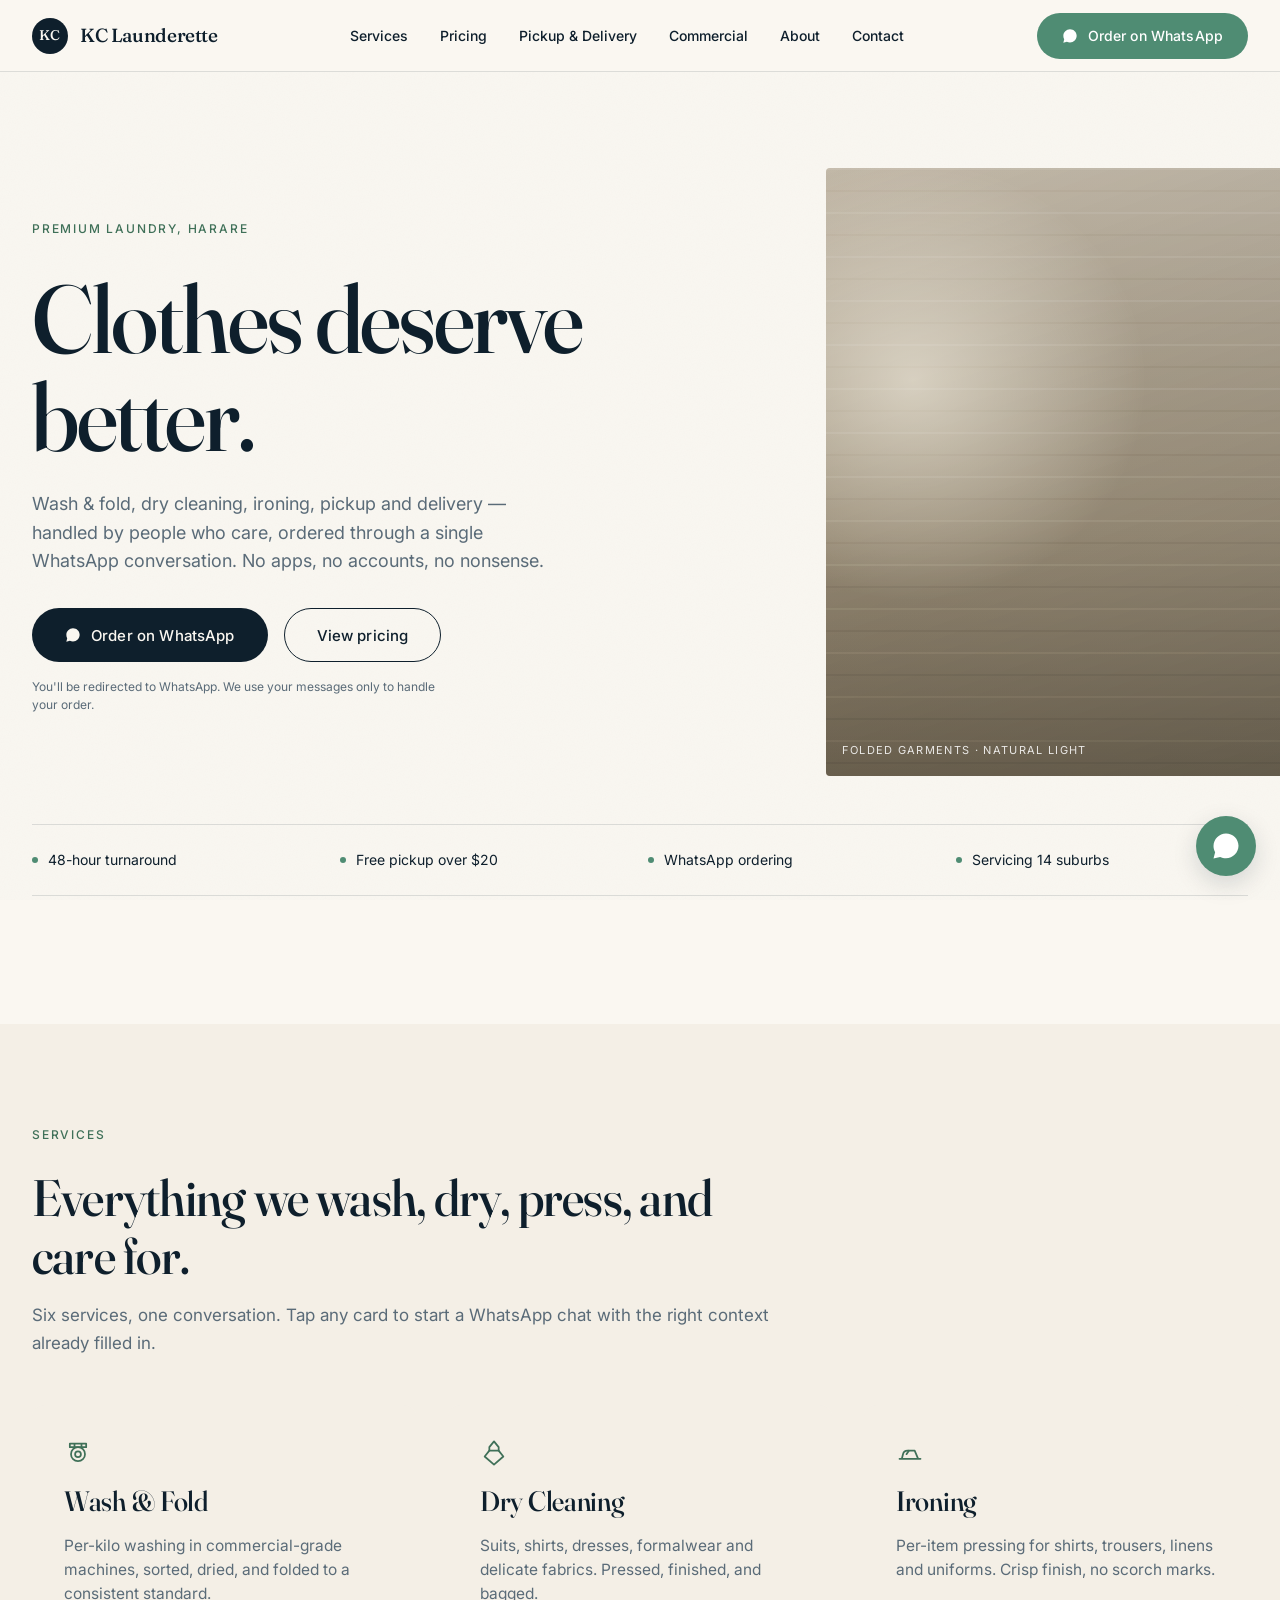
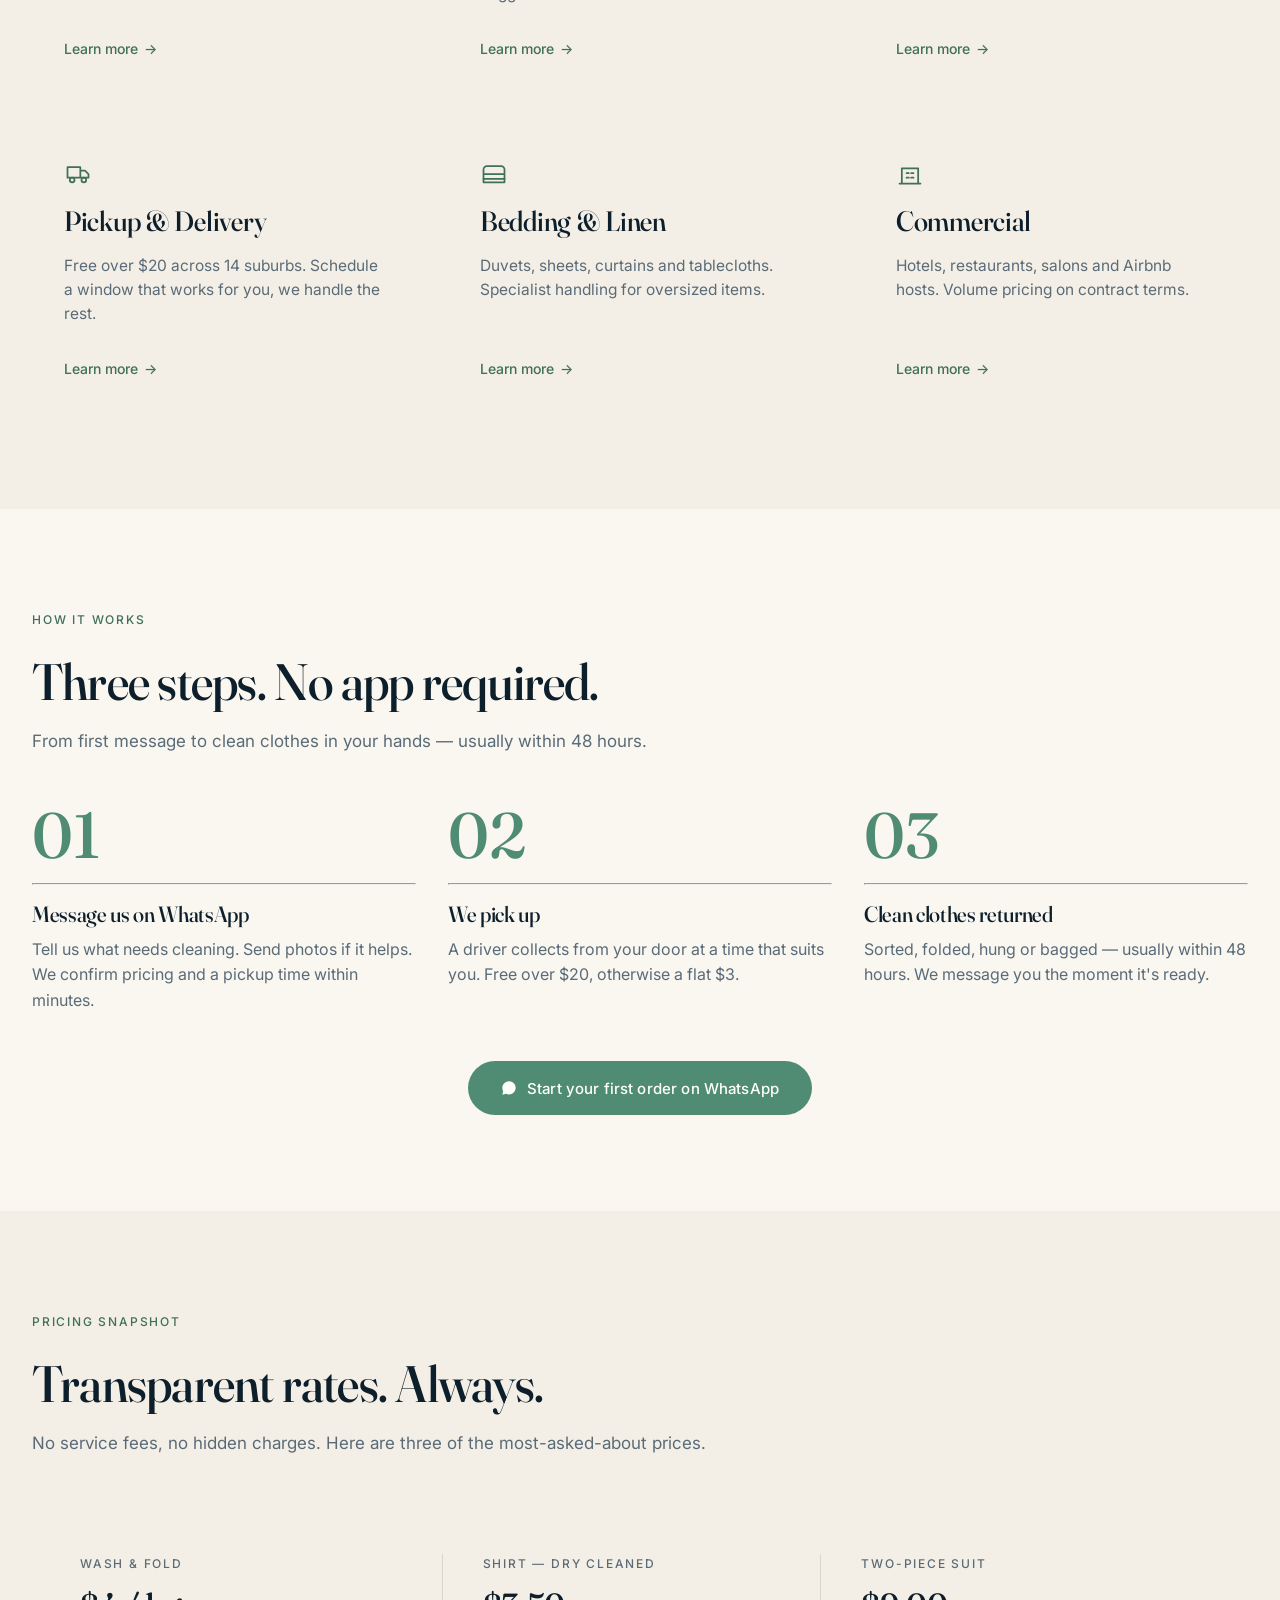
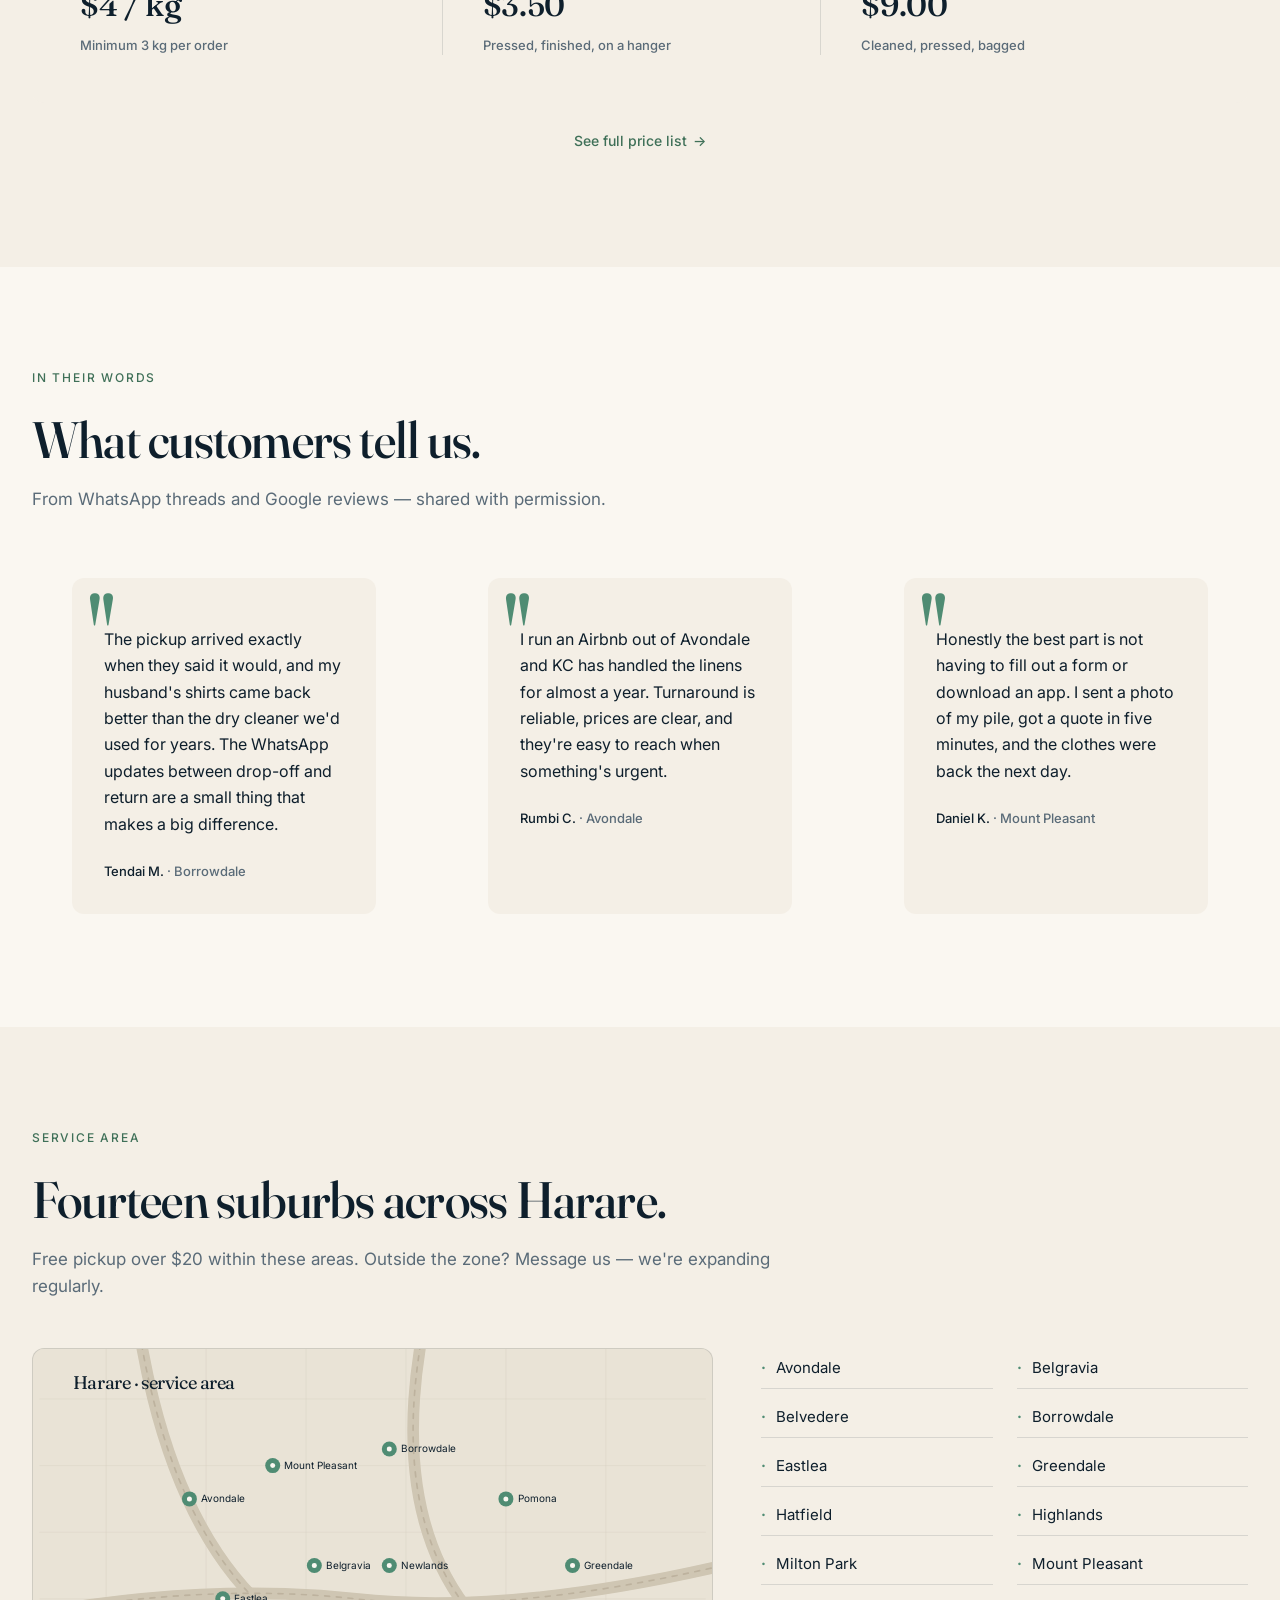
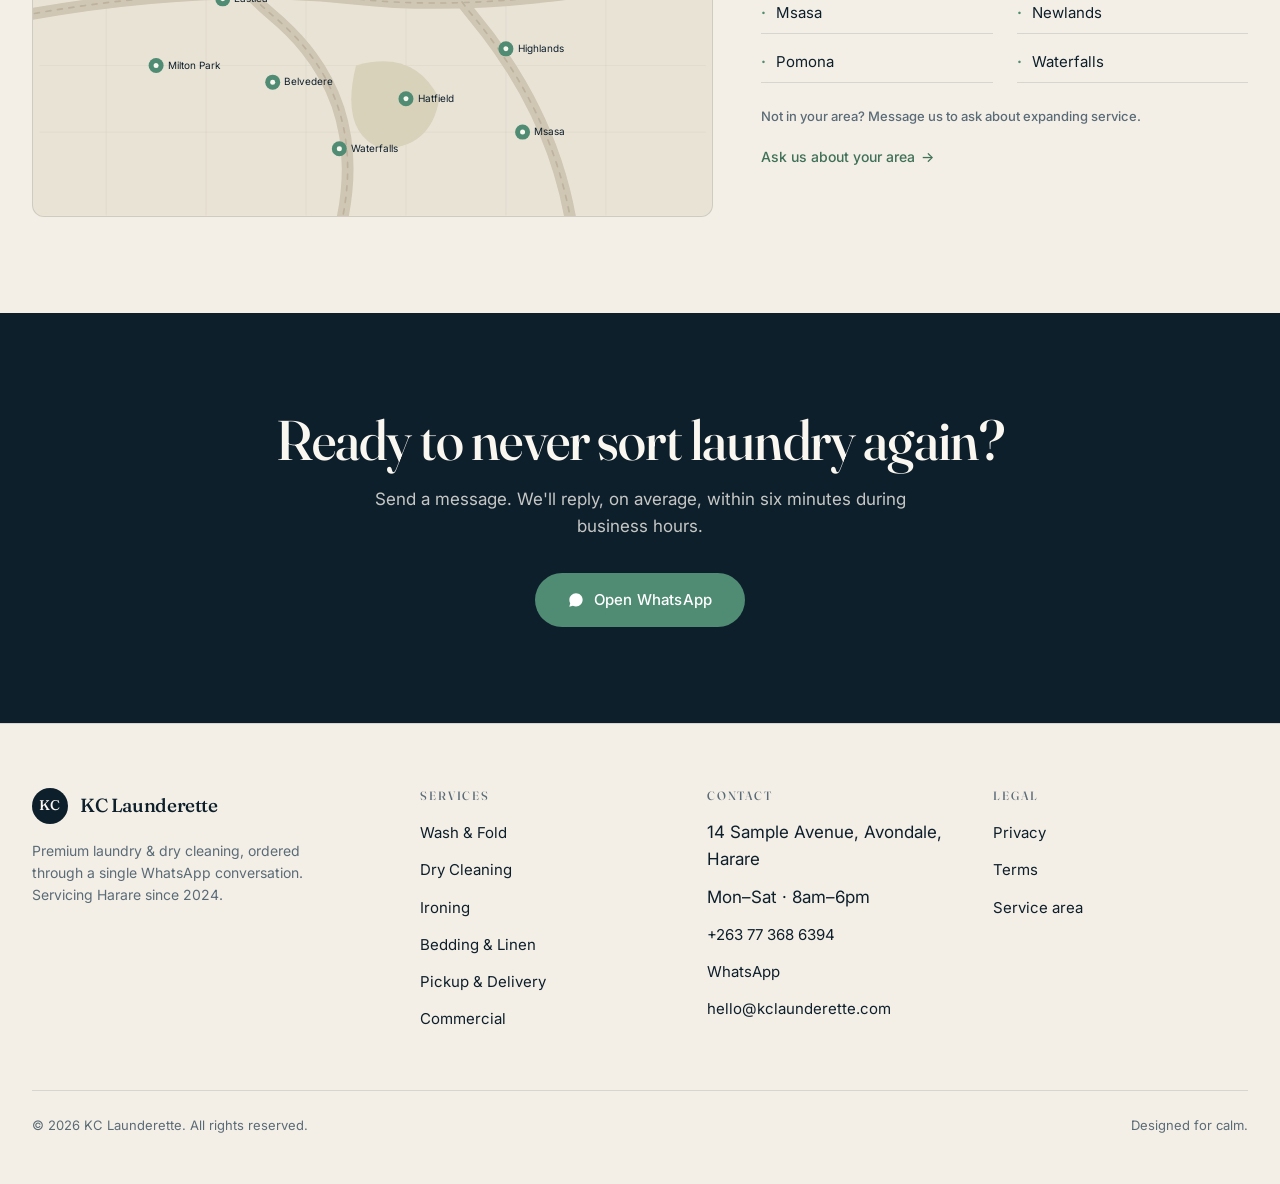
==== index.html @ 192f3614 "Initial site: KC Launderette enterprise website Implements the full design specification (v1.0) — se" ====
<!DOCTYPE html>
<html lang="en">
<head>
  <meta charset="UTF-8" />
  <meta name="viewport" content="width=device-width, initial-scale=1, viewport-fit=cover" />
  <title>KC Launderette — Premium laundry &amp; dry cleaning in Harare</title>
  <meta name="description" content="Wash &amp; fold, dry cleaning, ironing, pickup and delivery — all ordered through WhatsApp. 48-hour standard turnaround across 14 suburbs in Harare." />
  <meta name="theme-color" content="#FAF7F1" />

  <!--
    Replace 263773686394 with the actual WhatsApp Business number
    (international format, no leading +). One global find-and-replace
    across the project will update every CTA on the site.
  -->

  <link rel="preconnect" href="https://fonts.googleapis.com" />
  <link rel="preconnect" href="https://fonts.gstatic.com" crossorigin />
  <link
    rel="stylesheet"
    href="https://fonts.googleapis.com/css2?family=Fraunces:opsz,wght@9..144,400;9..144,500;9..144,600&family=Inter:wght@400;500;600&display=swap"
  />
  <link rel="stylesheet" href="assets/css/styles.css" />

  <!-- Open Graph -->
  <meta property="og:title" content="KC Launderette — Premium laundry, ordered through WhatsApp" />
  <meta property="og:description" content="48-hour standard turnaround. Free pickup over $20. Servicing 14 suburbs across Harare." />
  <meta property="og:type" content="website" />

  <!-- Schema.org LocalBusiness -->
  <script type="application/ld+json">
  {
    "@context": "https://schema.org",
    "@type": "LaundryOrDryCleaner",
    "name": "KC Launderette",
    "description": "Premium laundry and dry cleaning, ordered through WhatsApp.",
    "telephone": "+263 77 368 6394",
    "email": "hello@kclaunderette.com",
    "url": "https://kclaunderette.com",
    "address": {
      "@type": "PostalAddress",
      "addressLocality": "Harare",
      "addressCountry": "ZW"
    },
    "openingHours": "Mo-Sa 08:00-18:00",
    "priceRange": "$$"
  }
  </script>
</head>
<body>

<a class="skip-link" href="#main">Skip to content</a>

<!-- =====================================================================
     Navigation
     ===================================================================== -->
<header class="nav">
  <div class="container nav__inner">
    <a href="index.html" class="brand" aria-label="KC Launderette home">
      <span class="brand__monogram">KC</span>
      <span class="brand__wordmark">KC Launderette</span>
    </a>

    <nav aria-label="Primary">
      <ul class="nav__links">
        <li><a href="services.html">Services</a></li>
        <li><a href="pricing.html">Pricing</a></li>
        <li><a href="pickup-delivery.html">Pickup &amp; Delivery</a></li>
        <li><a href="commercial.html">Commercial</a></li>
        <li><a href="about.html">About</a></li>
        <li><a href="contact.html">Contact</a></li>
      </ul>
    </nav>

    <div class="nav__right">
      <a
        class="btn btn--primary btn--whatsapp nav__cta"
        href="https://wa.me/263773686394?text=Hi%20KC%20Launderette%2C%20I%27d%20like%20to%20place%20an%20order."
        data-source="nav"
        data-label="Order on WhatsApp"
        target="_blank"
        rel="noopener"
      >
        <svg class="icon-whatsapp" viewBox="0 0 24 24" fill="currentColor" aria-hidden="true"><path d="M17.5 14.4c-.3-.1-1.7-.8-2-.9-.3-.1-.5-.2-.7.2-.2.3-.7.9-.9 1.1-.2.2-.3.2-.6.1-.3-.1-1.2-.4-2.3-1.4-.9-.8-1.4-1.7-1.6-2-.2-.3 0-.5.1-.6.1-.1.3-.4.4-.5.1-.2.2-.3.3-.5.1-.2 0-.4 0-.5l-.7-1.8c-.2-.5-.4-.4-.6-.4h-.5c-.2 0-.5.1-.7.4-.3.3-1 1-1 2.4s1 2.8 1.2 3c.1.2 2 3.1 4.9 4.4.7.3 1.2.5 1.6.6.7.2 1.3.2 1.8.1.5-.1 1.7-.7 1.9-1.4.2-.7.2-1.2.2-1.4-.1-.1-.3-.2-.6-.3zM12 2C6.5 2 2 6.5 2 12c0 1.8.5 3.4 1.3 4.9L2 22l5.3-1.3c1.4.7 3 1.1 4.7 1.1 5.5 0 10-4.5 10-10S17.5 2 12 2z"/></svg>
        Order on WhatsApp
      </a>

      <a
        class="nav__mobile-cta"
        href="https://wa.me/263773686394?text=Hi%20KC%20Launderette%2C%20I%27d%20like%20to%20place%20an%20order."
        data-source="nav-mobile"
        data-label="WhatsApp"
        target="_blank"
        rel="noopener"
        aria-label="Order on WhatsApp"
      >
        <svg viewBox="0 0 24 24" width="22" height="22" fill="currentColor" aria-hidden="true"><path d="M17.5 14.4c-.3-.1-1.7-.8-2-.9-.3-.1-.5-.2-.7.2-.2.3-.7.9-.9 1.1-.2.2-.3.2-.6.1-.3-.1-1.2-.4-2.3-1.4-.9-.8-1.4-1.7-1.6-2-.2-.3 0-.5.1-.6.1-.1.3-.4.4-.5.1-.2.2-.3.3-.5.1-.2 0-.4 0-.5l-.7-1.8c-.2-.5-.4-.4-.6-.4h-.5c-.2 0-.5.1-.7.4-.3.3-1 1-1 2.4s1 2.8 1.2 3c.1.2 2 3.1 4.9 4.4.7.3 1.2.5 1.6.6.7.2 1.3.2 1.8.1.5-.1 1.7-.7 1.9-1.4.2-.7.2-1.2.2-1.4-.1-.1-.3-.2-.6-.3zM12 2C6.5 2 2 6.5 2 12c0 1.8.5 3.4 1.3 4.9L2 22l5.3-1.3c1.4.7 3 1.1 4.7 1.1 5.5 0 10-4.5 10-10S17.5 2 12 2z"/></svg>
      </a>

      <button class="nav__hamburger" aria-label="Open menu" aria-expanded="false" data-menu-open>
        <svg viewBox="0 0 24 24" fill="none" stroke="currentColor" stroke-width="1.5" stroke-linecap="round"><path d="M4 7h16M4 12h16M4 17h16"/></svg>
      </button>
    </div>
  </div>
</header>

<!-- Mobile menu overlay -->
<div class="menu" data-menu role="dialog" aria-label="Site navigation">
  <div class="menu__top">
    <a href="index.html" class="brand">
      <span class="brand__monogram">KC</span>
      <span class="brand__wordmark">KC Launderette</span>
    </a>
    <button class="nav__hamburger" aria-label="Close menu" data-menu-close>
      <svg viewBox="0 0 24 24" fill="none" stroke="currentColor" stroke-width="1.5" stroke-linecap="round"><path d="M6 6l12 12M18 6L6 18"/></svg>
    </button>
  </div>
  <ul class="menu__list">
    <li><a href="services.html">Services</a></li>
    <li><a href="pricing.html">Pricing</a></li>
    <li><a href="pickup-delivery.html">Pickup &amp; Delivery</a></li>
    <li><a href="commercial.html">Commercial</a></li>
    <li><a href="about.html">About</a></li>
    <li><a href="contact.html">Contact</a></li>
  </ul>
  <div class="menu__footer">
    <a
      class="btn btn--primary btn--whatsapp btn--full btn--lg"
      href="https://wa.me/263773686394?text=Hi%20KC%20Launderette%2C%20I%27d%20like%20to%20place%20an%20order."
      data-source="menu"
      data-label="Order on WhatsApp"
      target="_blank"
      rel="noopener"
    >
      <svg class="icon-whatsapp" viewBox="0 0 24 24" fill="currentColor" aria-hidden="true"><path d="M17.5 14.4c-.3-.1-1.7-.8-2-.9-.3-.1-.5-.2-.7.2-.2.3-.7.9-.9 1.1-.2.2-.3.2-.6.1-.3-.1-1.2-.4-2.3-1.4-.9-.8-1.4-1.7-1.6-2-.2-.3 0-.5.1-.6.1-.1.3-.4.4-.5.1-.2.2-.3.3-.5.1-.2 0-.4 0-.5l-.7-1.8c-.2-.5-.4-.4-.6-.4h-.5c-.2 0-.5.1-.7.4-.3.3-1 1-1 2.4s1 2.8 1.2 3c.1.2 2 3.1 4.9 4.4.7.3 1.2.5 1.6.6.7.2 1.3.2 1.8.1.5-.1 1.7-.7 1.9-1.4.2-.7.2-1.2.2-1.4-.1-.1-.3-.2-.6-.3zM12 2C6.5 2 2 6.5 2 12c0 1.8.5 3.4 1.3 4.9L2 22l5.3-1.3c1.4.7 3 1.1 4.7 1.1 5.5 0 10-4.5 10-10S17.5 2 12 2z"/></svg>
      Order on WhatsApp
    </a>
  </div>
</div>

<main id="main">

<!-- =====================================================================
     1. Hero
     ===================================================================== -->
<section class="hero">
  <div class="container">
    <div class="hero__grid">
      <div class="hero__copy">
        <span class="eyebrow">Premium laundry, Harare</span>
        <h1 class="hero__headline">Clothes deserve better.</h1>
        <p class="hero__sub">
          Wash &amp; fold, dry cleaning, ironing, pickup and delivery —
          handled by people who care, ordered through a single WhatsApp
          conversation. No apps, no accounts, no nonsense.
        </p>
        <div class="hero__buttons">
          <a
            class="btn btn--navy btn--whatsapp btn--lg"
            href="https://wa.me/263773686394?text=Hi%20KC%20Launderette%2C%20I%27d%20like%20to%20place%20an%20order.%20Could%20you%20tell%20me%20more%20about%20how%20it%20works%3F"
            data-source="home-hero"
            data-label="Order on WhatsApp"
            target="_blank"
            rel="noopener"
          >
            <svg class="icon-whatsapp" viewBox="0 0 24 24" fill="currentColor" aria-hidden="true"><path d="M17.5 14.4c-.3-.1-1.7-.8-2-.9-.3-.1-.5-.2-.7.2-.2.3-.7.9-.9 1.1-.2.2-.3.2-.6.1-.3-.1-1.2-.4-2.3-1.4-.9-.8-1.4-1.7-1.6-2-.2-.3 0-.5.1-.6.1-.1.3-.4.4-.5.1-.2.2-.3.3-.5.1-.2 0-.4 0-.5l-.7-1.8c-.2-.5-.4-.4-.6-.4h-.5c-.2 0-.5.1-.7.4-.3.3-1 1-1 2.4s1 2.8 1.2 3c.1.2 2 3.1 4.9 4.4.7.3 1.2.5 1.6.6.7.2 1.3.2 1.8.1.5-.1 1.7-.7 1.9-1.4.2-.7.2-1.2.2-1.4-.1-.1-.3-.2-.6-.3zM12 2C6.5 2 2 6.5 2 12c0 1.8.5 3.4 1.3 4.9L2 22l5.3-1.3c1.4.7 3 1.1 4.7 1.1 5.5 0 10-4.5 10-10S17.5 2 12 2z"/></svg>
            Order on WhatsApp
          </a>
          <a class="btn btn--secondary btn--lg" href="pricing.html">View pricing</a>
        </div>
        <p class="privacy-note">
          You'll be redirected to WhatsApp. We use your messages only to handle your order.
        </p>
      </div>

      <div class="hero__art" aria-hidden="true">
        <div class="photo-placeholder">
          <span class="photo-placeholder--label">Folded garments · natural light</span>
        </div>
      </div>
    </div>

    <!-- Trust strip -->
    <div class="trust-strip">
      <div class="trust-strip__row">
        <div class="trust-strip__item"><span class="trust-strip__dot"></span>48-hour turnaround</div>
        <div class="trust-strip__item"><span class="trust-strip__dot"></span>Free pickup over $20</div>
        <div class="trust-strip__item"><span class="trust-strip__dot"></span>WhatsApp ordering</div>
        <div class="trust-strip__item"><span class="trust-strip__dot"></span>Servicing 14 suburbs</div>
      </div>
    </div>
  </div>
</section>

<!-- =====================================================================
     2. Services Overview
     ===================================================================== -->
<section class="section section--cream-deep" id="services">
  <div class="container">
    <header class="section-head">
      <span class="eyebrow">Services</span>
      <h2>Everything we wash, dry, press, and care for.</h2>
      <p>Six services, one conversation. Tap any card to start a WhatsApp chat with the right context already filled in.</p>
    </header>

    <div class="grid grid--3">

      <a class="card" href="services.html#wash-fold" aria-label="Wash and fold">
        <span class="card__icon" aria-hidden="true">
          <svg viewBox="0 0 24 24" fill="none" stroke="currentColor" stroke-width="1.5" stroke-linecap="round" stroke-linejoin="round"><circle cx="12" cy="13" r="6"/><path d="M5 4h14v3H5zM9 4v3M15 4v3"/><circle cx="12" cy="13" r="2.5"/></svg>
        </span>
        <h3 class="card__title">Wash &amp; Fold</h3>
        <p class="card__desc">Per-kilo washing in commercial-grade machines, sorted, dried, and folded to a consistent standard.</p>
        <span class="card__link link-mint">Learn more</span>
      </a>

      <a class="card" href="services.html#dry-cleaning" aria-label="Dry cleaning">
        <span class="card__icon" aria-hidden="true">
          <svg viewBox="0 0 24 24" fill="none" stroke="currentColor" stroke-width="1.5" stroke-linecap="round" stroke-linejoin="round"><path d="M12 2L8 7v3l-4 5 8 7 8-7-4-5V7z"/><path d="M8 10h8"/></svg>
        </span>
        <h3 class="card__title">Dry Cleaning</h3>
        <p class="card__desc">Suits, shirts, dresses, formalwear and delicate fabrics. Pressed, finished, and bagged.</p>
        <span class="card__link link-mint">Learn more</span>
      </a>

      <a class="card" href="services.html#ironing" aria-label="Ironing">
        <span class="card__icon" aria-hidden="true">
          <svg viewBox="0 0 24 24" fill="none" stroke="currentColor" stroke-width="1.5" stroke-linecap="round" stroke-linejoin="round"><path d="M3 17h18M5 17l1-4a4 4 0 0 1 4-3h6l3 7"/><path d="M9 13l2-3"/></svg>
        </span>
        <h3 class="card__title">Ironing</h3>
        <p class="card__desc">Per-item pressing for shirts, trousers, linens and uniforms. Crisp finish, no scorch marks.</p>
        <span class="card__link link-mint">Learn more</span>
      </a>

      <a class="card" href="pickup-delivery.html" aria-label="Pickup and delivery">
        <span class="card__icon" aria-hidden="true">
          <svg viewBox="0 0 24 24" fill="none" stroke="currentColor" stroke-width="1.5" stroke-linecap="round" stroke-linejoin="round"><path d="M3 7h11v9H3zM14 10h4l3 3v3h-7"/><circle cx="7" cy="18" r="2"/><circle cx="17" cy="18" r="2"/></svg>
        </span>
        <h3 class="card__title">Pickup &amp; Delivery</h3>
        <p class="card__desc">Free over $20 across 14 suburbs. Schedule a window that works for you, we handle the rest.</p>
        <span class="card__link link-mint">Learn more</span>
      </a>

      <a class="card" href="services.html#bedding" aria-label="Bedding and linen">
        <span class="card__icon" aria-hidden="true">
          <svg viewBox="0 0 24 24" fill="none" stroke="currentColor" stroke-width="1.5" stroke-linecap="round" stroke-linejoin="round"><path d="M3 17V9a3 3 0 0 1 3-3h12a3 3 0 0 1 3 3v8M3 13h18"/><path d="M3 17h18v3H3z"/></svg>
        </span>
        <h3 class="card__title">Bedding &amp; Linen</h3>
        <p class="card__desc">Duvets, sheets, curtains and tablecloths. Specialist handling for oversized items.</p>
        <span class="card__link link-mint">Learn more</span>
      </a>

      <a class="card" href="commercial.html" aria-label="Commercial accounts">
        <span class="card__icon" aria-hidden="true">
          <svg viewBox="0 0 24 24" fill="none" stroke="currentColor" stroke-width="1.5" stroke-linecap="round" stroke-linejoin="round"><path d="M3 21h18M5 21V8h14v13M9 12h2M13 12h2M9 16h2M13 16h2"/></svg>
        </span>
        <h3 class="card__title">Commercial</h3>
        <p class="card__desc">Hotels, restaurants, salons and Airbnb hosts. Volume pricing on contract terms.</p>
        <span class="card__link link-mint">Learn more</span>
      </a>

    </div>
  </div>
</section>

<!-- =====================================================================
     3. How It Works
     ===================================================================== -->
<section class="section">
  <div class="container">
    <header class="section-head">
      <span class="eyebrow">How it works</span>
      <h2>Three steps. No app required.</h2>
      <p>From first message to clean clothes in your hands — usually within 48 hours.</p>
    </header>

    <ol class="steps" style="list-style:none; padding:0; margin:0;">
      <li>
        <p class="step__num">01</p>
        <hr class="step__rule" />
        <h3 class="step__title">Message us on WhatsApp</h3>
        <p class="step__body">Tell us what needs cleaning. Send photos if it helps. We confirm pricing and a pickup time within minutes.</p>
      </li>
      <li>
        <p class="step__num">02</p>
        <hr class="step__rule" />
        <h3 class="step__title">We pick up</h3>
        <p class="step__body">A driver collects from your door at a time that suits you. Free over $20, otherwise a flat $3.</p>
      </li>
      <li>
        <p class="step__num">03</p>
        <hr class="step__rule" />
        <h3 class="step__title">Clean clothes returned</h3>
        <p class="step__body">Sorted, folded, hung or bagged — usually within 48 hours. We message you the moment it's ready.</p>
      </li>
    </ol>

    <div style="text-align:center; margin-top: var(--space-6);">
      <a
        class="btn btn--primary btn--whatsapp btn--lg"
        href="https://wa.me/263773686394?text=Hi%20KC%20Launderette%2C%20I%27d%20like%20to%20place%20my%20first%20order.%20Could%20you%20walk%20me%20through%20how%20it%20works%3F"
        data-source="home-how-it-works"
        data-label="Start your first order"
        target="_blank"
        rel="noopener"
      >
        <svg class="icon-whatsapp" viewBox="0 0 24 24" fill="currentColor" aria-hidden="true"><path d="M17.5 14.4c-.3-.1-1.7-.8-2-.9-.3-.1-.5-.2-.7.2-.2.3-.7.9-.9 1.1-.2.2-.3.2-.6.1-.3-.1-1.2-.4-2.3-1.4-.9-.8-1.4-1.7-1.6-2-.2-.3 0-.5.1-.6.1-.1.3-.4.4-.5.1-.2.2-.3.3-.5.1-.2 0-.4 0-.5l-.7-1.8c-.2-.5-.4-.4-.6-.4h-.5c-.2 0-.5.1-.7.4-.3.3-1 1-1 2.4s1 2.8 1.2 3c.1.2 2 3.1 4.9 4.4.7.3 1.2.5 1.6.6.7.2 1.3.2 1.8.1.5-.1 1.7-.7 1.9-1.4.2-.7.2-1.2.2-1.4-.1-.1-.3-.2-.6-.3zM12 2C6.5 2 2 6.5 2 12c0 1.8.5 3.4 1.3 4.9L2 22l5.3-1.3c1.4.7 3 1.1 4.7 1.1 5.5 0 10-4.5 10-10S17.5 2 12 2z"/></svg>
        Start your first order on WhatsApp
      </a>
    </div>
  </div>
</section>

<!-- =====================================================================
     4. Pricing Preview
     ===================================================================== -->
<section class="section section--cream-deep">
  <div class="container">
    <header class="section-head">
      <span class="eyebrow">Pricing snapshot</span>
      <h2>Transparent rates. Always.</h2>
      <p>No service fees, no hidden charges. Here are three of the most-asked-about prices.</p>
    </header>

    <div class="snapshot">
      <div class="snapshot__item">
        <span class="snapshot__label">Wash &amp; Fold</span>
        <span class="snapshot__price">$4 / kg</span>
        <span class="caption">Minimum 3 kg per order</span>
      </div>
      <div class="snapshot__item">
        <span class="snapshot__label">Shirt — dry cleaned</span>
        <span class="snapshot__price">$3.50</span>
        <span class="caption">Pressed, finished, on a hanger</span>
      </div>
      <div class="snapshot__item">
        <span class="snapshot__label">Two-piece suit</span>
        <span class="snapshot__price">$9.00</span>
        <span class="caption">Cleaned, pressed, bagged</span>
      </div>
    </div>

    <p style="margin-top: var(--space-3); text-align:center;">
      <a class="link-mint" href="pricing.html">See full price list</a>
    </p>
  </div>
</section>

<!-- =====================================================================
     5. Testimonials
     ===================================================================== -->
<section class="section">
  <div class="container">
    <header class="section-head">
      <span class="eyebrow">In their words</span>
      <h2>What customers tell us.</h2>
      <p>From WhatsApp threads and Google reviews — shared with permission.</p>
    </header>

    <div class="grid grid--3">
      <figure class="testimonial">
        <span class="testimonial__quote-mark" aria-hidden="true">"</span>
        <blockquote class="testimonial__body">
          The pickup arrived exactly when they said it would, and my husband's shirts came back better than the dry cleaner we'd used for years. The WhatsApp updates between drop-off and return are a small thing that makes a big difference.
        </blockquote>
        <figcaption class="testimonial__attribution">
          <strong>Tendai M.</strong> · Borrowdale
        </figcaption>
      </figure>

      <figure class="testimonial">
        <span class="testimonial__quote-mark" aria-hidden="true">"</span>
        <blockquote class="testimonial__body">
          I run an Airbnb out of Avondale and KC has handled the linens for almost a year. Turnaround is reliable, prices are clear, and they're easy to reach when something's urgent.
        </blockquote>
        <figcaption class="testimonial__attribution">
          <strong>Rumbi C.</strong> · Avondale
        </figcaption>
      </figure>

      <figure class="testimonial">
        <span class="testimonial__quote-mark" aria-hidden="true">"</span>
        <blockquote class="testimonial__body">
          Honestly the best part is not having to fill out a form or download an app. I sent a photo of my pile, got a quote in five minutes, and the clothes were back the next day.
        </blockquote>
        <figcaption class="testimonial__attribution">
          <strong>Daniel K.</strong> · Mount Pleasant
        </figcaption>
      </figure>
    </div>
  </div>
</section>

<!-- =====================================================================
     6. Service Area Map
     ===================================================================== -->
<section class="section section--cream-deep">
  <div class="container">
    <header class="section-head">
      <span class="eyebrow">Service area</span>
      <h2>Fourteen suburbs across Harare.</h2>
      <p>Free pickup over $20 within these areas. Outside the zone? Message us — we're expanding regularly.</p>
    </header>

    <div class="map-wrap">
      <div class="map" role="img" aria-label="Stylised map of KC Launderette service area in Harare with mint pins on serviced suburbs">
        <svg viewBox="0 0 800 560" xmlns="http://www.w3.org/2000/svg">
          <!-- Base land -->
          <rect width="800" height="560" fill="#e9e3d6"/>

          <!-- Subtle grid -->
          <g stroke="#d6cfc0" stroke-width="0.5" fill="none">
            <path d="M0 60 H800 M0 140 H800 M0 220 H800 M0 300 H800 M0 380 H800 M0 460 H800"/>
            <path d="M80 0 V560 M200 0 V560 M320 0 V560 M440 0 V560 M560 0 V560 M680 0 V560"/>
          </g>

          <!-- Roads / arterials -->
          <g stroke="#cfc6b3" stroke-width="14" fill="none" stroke-linecap="round">
            <path d="M-20 320 Q200 280 380 300 T 820 260"/>
            <path d="M120 -20 Q160 220 280 320 T 360 580"/>
            <path d="M460 -20 Q420 200 520 320 T 640 580"/>
          </g>
          <g stroke="#bdb29e" stroke-width="2" fill="none" stroke-dasharray="6 8" stroke-linecap="round">
            <path d="M-20 320 Q200 280 380 300 T 820 260"/>
            <path d="M120 -20 Q160 220 280 320 T 360 580"/>
            <path d="M460 -20 Q420 200 520 320 T 640 580"/>
          </g>

          <!-- Park / green -->
          <path d="M380 380 Q450 360 480 420 Q470 480 410 480 Q360 460 380 380Z" fill="#d8d2bb"/>

          <!-- Suburb pins -->
          <g font-family="Inter, sans-serif" font-size="12" fill="#0E1F2C">
            <!-- Pin generator -->
            <g transform="translate(180,180)"><circle r="9" fill="#4F8C73"/><circle r="3" fill="#FAF7F1"/><text x="14" y="4">Avondale</text></g>
            <g transform="translate(280,140)"><circle r="9" fill="#4F8C73"/><circle r="3" fill="#FAF7F1"/><text x="14" y="4">Mount Pleasant</text></g>
            <g transform="translate(420,120)"><circle r="9" fill="#4F8C73"/><circle r="3" fill="#FAF7F1"/><text x="14" y="4">Borrowdale</text></g>
            <g transform="translate(560,180)"><circle r="9" fill="#4F8C73"/><circle r="3" fill="#FAF7F1"/><text x="14" y="4">Pomona</text></g>
            <g transform="translate(640,260)"><circle r="9" fill="#4F8C73"/><circle r="3" fill="#FAF7F1"/><text x="14" y="4">Greendale</text></g>
            <g transform="translate(560,360)"><circle r="9" fill="#4F8C73"/><circle r="3" fill="#FAF7F1"/><text x="14" y="4">Highlands</text></g>
            <g transform="translate(420,260)"><circle r="9" fill="#4F8C73"/><circle r="3" fill="#FAF7F1"/><text x="14" y="4">Newlands</text></g>
            <g transform="translate(330,260)"><circle r="9" fill="#4F8C73"/><circle r="3" fill="#FAF7F1"/><text x="14" y="4">Belgravia</text></g>
            <g transform="translate(220,300)"><circle r="9" fill="#4F8C73"/><circle r="3" fill="#FAF7F1"/><text x="14" y="4">Eastlea</text></g>
            <g transform="translate(140,380)"><circle r="9" fill="#4F8C73"/><circle r="3" fill="#FAF7F1"/><text x="14" y="4">Milton Park</text></g>
            <g transform="translate(280,400)"><circle r="9" fill="#4F8C73"/><circle r="3" fill="#FAF7F1"/><text x="14" y="4">Belvedere</text></g>
            <g transform="translate(440,420)"><circle r="9" fill="#4F8C73"/><circle r="3" fill="#FAF7F1"/><text x="14" y="4">Hatfield</text></g>
            <g transform="translate(580,460)"><circle r="9" fill="#4F8C73"/><circle r="3" fill="#FAF7F1"/><text x="14" y="4">Msasa</text></g>
            <g transform="translate(360,480)"><circle r="9" fill="#4F8C73"/><circle r="3" fill="#FAF7F1"/><text x="14" y="4">Waterfalls</text></g>
          </g>

          <!-- City label -->
          <text x="40" y="48" font-family="Fraunces, serif" font-size="22" fill="#0E1F2C" letter-spacing="-0.5">Harare · service area</text>
        </svg>
      </div>

      <div>
        <ul class="suburbs">
          <li>Avondale</li>
          <li>Belgravia</li>
          <li>Belvedere</li>
          <li>Borrowdale</li>
          <li>Eastlea</li>
          <li>Greendale</li>
          <li>Hatfield</li>
          <li>Highlands</li>
          <li>Milton Park</li>
          <li>Mount Pleasant</li>
          <li>Msasa</li>
          <li>Newlands</li>
          <li>Pomona</li>
          <li>Waterfalls</li>
        </ul>
        <p class="caption" style="margin-top: var(--space-3);">Not in your area? Message us to ask about expanding service.</p>
        <p style="margin-top: var(--space-2);">
          <a
            class="link-mint"
            href="https://wa.me/263773686394?text=Hi%20KC%20Launderette%2C%20my%20suburb%20isn%27t%20on%20your%20list%20yet.%20My%20suburb%20is%20__________%20%E2%80%94%20could%20you%20let%20me%20know%20if%20you%20can%20service%20it%3F"
            data-source="home-map"
            data-label="Ask about expanding service"
            target="_blank"
            rel="noopener"
          >Ask us about your area</a>
        </p>
      </div>
    </div>
  </div>
</section>

<!-- =====================================================================
     7. Final Conversion Block
     ===================================================================== -->
<section class="conversion">
  <div class="container">
    <h2>Ready to never sort laundry again?</h2>
    <p>Send a message. We'll reply, on average, within six minutes during business hours.</p>
    <a
      class="btn btn--primary btn--whatsapp btn--lg"
      href="https://wa.me/263773686394?text=Hi%20KC%20Launderette%2C%20I%27d%20like%20to%20place%20an%20order."
      data-source="home-conversion"
      data-label="Open WhatsApp"
      target="_blank"
      rel="noopener"
    >
      <svg class="icon-whatsapp" viewBox="0 0 24 24" fill="currentColor" aria-hidden="true"><path d="M17.5 14.4c-.3-.1-1.7-.8-2-.9-.3-.1-.5-.2-.7.2-.2.3-.7.9-.9 1.1-.2.2-.3.2-.6.1-.3-.1-1.2-.4-2.3-1.4-.9-.8-1.4-1.7-1.6-2-.2-.3 0-.5.1-.6.1-.1.3-.4.4-.5.1-.2.2-.3.3-.5.1-.2 0-.4 0-.5l-.7-1.8c-.2-.5-.4-.4-.6-.4h-.5c-.2 0-.5.1-.7.4-.3.3-1 1-1 2.4s1 2.8 1.2 3c.1.2 2 3.1 4.9 4.4.7.3 1.2.5 1.6.6.7.2 1.3.2 1.8.1.5-.1 1.7-.7 1.9-1.4.2-.7.2-1.2.2-1.4-.1-.1-.3-.2-.6-.3zM12 2C6.5 2 2 6.5 2 12c0 1.8.5 3.4 1.3 4.9L2 22l5.3-1.3c1.4.7 3 1.1 4.7 1.1 5.5 0 10-4.5 10-10S17.5 2 12 2z"/></svg>
      Open WhatsApp
    </a>
  </div>
</section>

</main>

<!-- =====================================================================
     Footer
     ===================================================================== -->
<footer class="footer">
  <div class="container">
    <div class="footer__grid">
      <div>
        <a href="index.html" class="brand">
          <span class="brand__monogram">KC</span>
          <span class="brand__wordmark">KC Launderette</span>
        </a>
        <p class="footer__tagline">Premium laundry &amp; dry cleaning, ordered through a single WhatsApp conversation. Servicing Harare since 2024.</p>
      </div>

      <div>
        <h4 class="footer__title">Services</h4>
        <ul class="footer__list">
          <li><a href="services.html#wash-fold">Wash &amp; Fold</a></li>
          <li><a href="services.html#dry-cleaning">Dry Cleaning</a></li>
          <li><a href="services.html#ironing">Ironing</a></li>
          <li><a href="services.html#bedding">Bedding &amp; Linen</a></li>
          <li><a href="pickup-delivery.html">Pickup &amp; Delivery</a></li>
          <li><a href="commercial.html">Commercial</a></li>
        </ul>
      </div>

      <div>
        <h4 class="footer__title">Contact</h4>
        <ul class="footer__list">
          <li>14 Sample Avenue, Avondale, Harare</li>
          <li>Mon–Sat · 8am–6pm</li>
          <li><a href="tel:+263773686394">+263 77 368 6394</a></li>
          <li><a href="https://wa.me/263773686394" target="_blank" rel="noopener" data-source="footer" data-label="WhatsApp">WhatsApp</a></li>
          <li><a href="mailto:hello@kclaunderette.com">hello@kclaunderette.com</a></li>
        </ul>
      </div>

      <div>
        <h4 class="footer__title">Legal</h4>
        <ul class="footer__list">
          <li><a href="#">Privacy</a></li>
          <li><a href="#">Terms</a></li>
          <li><a href="#">Service area</a></li>
        </ul>
      </div>
    </div>

    <div class="footer__bottom">
      <span>© <span data-year>2026</span> KC Launderette. All rights reserved.</span>
      <span>Designed for calm.</span>
    </div>
  </div>
</footer>

<!-- =====================================================================
     Floating WhatsApp button
     ===================================================================== -->
<a
  class="whatsapp-fab"
  href="https://wa.me/263773686394?text=Hi%20KC%20Launderette%2C%20I%27d%20like%20to%20chat."
  data-source="fab"
  data-label="Float WhatsApp"
  target="_blank"
  rel="noopener"
  aria-label="Chat with us on WhatsApp"
>
  <span class="whatsapp-fab__tooltip">Chat with us — usually replying in 6 minutes</span>
  <svg viewBox="0 0 24 24" fill="currentColor" aria-hidden="true"><path d="M17.5 14.4c-.3-.1-1.7-.8-2-.9-.3-.1-.5-.2-.7.2-.2.3-.7.9-.9 1.1-.2.2-.3.2-.6.1-.3-.1-1.2-.4-2.3-1.4-.9-.8-1.4-1.7-1.6-2-.2-.3 0-.5.1-.6.1-.1.3-.4.4-.5.1-.2.2-.3.3-.5.1-.2 0-.4 0-.5l-.7-1.8c-.2-.5-.4-.4-.6-.4h-.5c-.2 0-.5.1-.7.4-.3.3-1 1-1 2.4s1 2.8 1.2 3c.1.2 2 3.1 4.9 4.4.7.3 1.2.5 1.6.6.7.2 1.3.2 1.8.1.5-.1 1.7-.7 1.9-1.4.2-.7.2-1.2.2-1.4-.1-.1-.3-.2-.6-.3zM12 2C6.5 2 2 6.5 2 12c0 1.8.5 3.4 1.3 4.9L2 22l5.3-1.3c1.4.7 3 1.1 4.7 1.1 5.5 0 10-4.5 10-10S17.5 2 12 2z"/></svg>
</a>

<script src="assets/js/main.js" defer></script>
</body>
</html>
---- assets/css/styles.css ----
/* ==========================================================================
   KC Launderette — Website Styles
   Implementation of the Design Specification v1.0
   ========================================================================== */

/* --------------------------------------------------------------------------
   1. Tokens
   -------------------------------------------------------------------------- */
:root {
  /* Colour palette (per Section 04) */
  --navy: #0E1F2C;
  --cream-paper: #FAF7F1;
  --cream-deep: #F4EFE6;
  --mint: #4F8C73;
  --mint-deep: #3F7058;
  --rust: #C8623A;
  --ink-soft: #5A6B78;
  --hairline: rgba(14, 31, 44, 0.12);

  /* Typography */
  --font-display: "Fraunces", "Georgia", serif;
  --font-body: "Inter", -apple-system, BlinkMacSystemFont, "Segoe UI", sans-serif;

  /* Spacing — 8px base unit */
  --space-1: 8px;
  --space-2: 16px;
  --space-3: 24px;
  --space-4: 32px;
  --space-6: 48px;
  --space-8: 64px;
  --space-12: 96px;
  --space-16: 128px;

  /* Layout */
  --max-width: 1280px;
  --gutter-desktop: 32px;
  --gutter-mobile: 24px;
  --nav-height: 72px;

  /* Motion */
  --ease: cubic-bezier(0.2, 0, 0, 1);
  --transition-fast: 160ms var(--ease);
  --transition: 280ms var(--ease);
}

/* --------------------------------------------------------------------------
   2. Reset & base
   -------------------------------------------------------------------------- */
*, *::before, *::after { box-sizing: border-box; }
html { -webkit-text-size-adjust: 100%; scroll-behavior: smooth; }
body {
  margin: 0;
  font-family: var(--font-body);
  font-size: 17px;
  line-height: 1.6;
  color: var(--navy);
  background: var(--cream-paper);
  -webkit-font-smoothing: antialiased;
  -moz-osx-font-smoothing: grayscale;
}

img, svg { display: block; max-width: 100%; height: auto; }
button { font: inherit; cursor: pointer; border: 0; background: none; color: inherit; }
a { color: var(--mint-deep); text-decoration: none; transition: color var(--transition-fast); }
a:hover { color: var(--navy); }

/* Subtle paper grain on the page background, per spec */
body::before {
  content: "";
  position: fixed;
  inset: 0;
  pointer-events: none;
  z-index: -1;
  opacity: 0.45;
  background-image: url("data:image/svg+xml;utf8,<svg xmlns='http://www.w3.org/2000/svg' width='180' height='180'><filter id='n'><feTurbulence type='fractalNoise' baseFrequency='0.85' numOctaves='2' stitchTiles='stitch'/><feColorMatrix values='0 0 0 0 0.055  0 0 0 0 0.122  0 0 0 0 0.173  0 0 0 0.04 0'/></filter><rect width='100%25' height='100%25' filter='url(%23n)'/></svg>");
}

::selection { background: var(--mint); color: #fff; }

/* --------------------------------------------------------------------------
   3. Typography
   -------------------------------------------------------------------------- */
h1, h2, h3, h4 {
  font-family: var(--font-display);
  font-weight: 500;
  font-variation-settings: "opsz" 96;
  letter-spacing: -0.015em;
  margin: 0;
  color: var(--navy);
  line-height: 1.1;
}

.h-display {
  font-family: var(--font-display);
  font-weight: 500;
  font-size: clamp(48px, 7vw, 96px);
  line-height: 1.05;
  letter-spacing: -0.02em;
  font-variation-settings: "opsz" 144;
}

h1, .h1 { font-size: clamp(40px, 5.5vw, 72px); line-height: 1.05; letter-spacing: -0.02em; }
h2, .h2 { font-size: clamp(32px, 4vw, 56px); line-height: 1.15; letter-spacing: -0.015em; }
h3, .h3 { font-size: clamp(24px, 2.4vw, 32px); line-height: 1.25; }
h4, .h4 { font-size: 22px; line-height: 1.3; }

p { margin: 0 0 var(--space-2); }
.lead { font-size: 19px; line-height: 1.6; color: var(--navy); }

.eyebrow {
  display: inline-block;
  font-family: var(--font-body);
  font-weight: 500;
  font-size: 12px;
  letter-spacing: 0.15em;
  text-transform: uppercase;
  color: var(--mint-deep);
  margin: 0 0 var(--space-2);
}

.caption {
  font-family: var(--font-body);
  font-weight: 500;
  font-size: 13px;
  line-height: 1.5;
  color: var(--ink-soft);
}

.muted { color: var(--ink-soft); }

/* --------------------------------------------------------------------------
   4. Layout primitives
   -------------------------------------------------------------------------- */
.container {
  width: 100%;
  max-width: calc(var(--max-width) + (var(--gutter-desktop) * 2));
  margin: 0 auto;
  padding: 0 var(--gutter-mobile);
}
@media (min-width: 768px) { .container { padding: 0 var(--gutter-desktop); } }

.section {
  padding: var(--space-8) 0;
}
@media (min-width: 768px) { .section { padding: var(--space-12) 0; } }

.section--tight { padding: var(--space-6) 0; }
@media (min-width: 768px) { .section--tight { padding: var(--space-8) 0; } }

.section--cream-deep { background: var(--cream-deep); }
.section--navy { background: var(--navy); color: var(--cream-paper); }
.section--navy .eyebrow { color: var(--mint); }
.section--navy h1, .section--navy h2, .section--navy h3 { color: var(--cream-paper); }

.grid { display: grid; gap: var(--space-3); }
.grid--2 { grid-template-columns: 1fr; }
.grid--3 { grid-template-columns: 1fr; }
.grid--4 { grid-template-columns: 1fr; }
@media (min-width: 768px) {
  .grid { gap: var(--space-4); }
  .grid--2 { grid-template-columns: repeat(2, 1fr); }
  .grid--3 { grid-template-columns: repeat(3, 1fr); }
  .grid--4 { grid-template-columns: repeat(2, 1fr); }
}
@media (min-width: 1024px) {
  .grid--4 { grid-template-columns: repeat(4, 1fr); }
}

.stack > * + * { margin-top: var(--space-2); }
.stack-lg > * + * { margin-top: var(--space-4); }

.text-center { text-align: center; }

/* --------------------------------------------------------------------------
   5. Navigation
   -------------------------------------------------------------------------- */
.nav {
  position: sticky;
  top: 0;
  z-index: 100;
  height: var(--nav-height);
  background: rgba(250, 247, 241, 0.92);
  backdrop-filter: saturate(140%) blur(12px);
  -webkit-backdrop-filter: saturate(140%) blur(12px);
  border-bottom: 1px solid var(--hairline);
}

.nav__inner {
  height: 100%;
  display: flex;
  align-items: center;
  justify-content: space-between;
  gap: var(--space-3);
}

.brand {
  display: inline-flex;
  align-items: center;
  gap: 12px;
  text-decoration: none;
  color: var(--navy);
}
.brand__monogram {
  width: 36px;
  height: 36px;
  border-radius: 999px;
  background: var(--navy);
  color: var(--cream-paper);
  display: grid;
  place-items: center;
  font-family: var(--font-display);
  font-weight: 500;
  font-size: 14px;
  letter-spacing: 0.02em;
}
.brand__wordmark {
  font-family: var(--font-display);
  font-weight: 500;
  font-size: 19px;
  letter-spacing: -0.02em;
}

.nav__links {
  display: none;
  list-style: none;
  margin: 0;
  padding: 0;
  gap: var(--space-4);
}
.nav__links a {
  font-size: 14px;
  font-weight: 500;
  color: var(--navy);
  position: relative;
  padding: 4px 0;
}
.nav__links a:hover { color: var(--mint-deep); }
.nav__links a[aria-current="page"]::after {
  content: "";
  position: absolute;
  left: 0; right: 0;
  bottom: -2px;
  height: 2px;
  background: var(--mint);
}

@media (min-width: 1024px) {
  .nav__links { display: flex; }
}

.nav__cta { display: none; }
@media (min-width: 1024px) {
  .nav__cta { display: inline-flex; }
}

.nav__mobile-cta {
  display: inline-flex;
  width: 44px;
  height: 44px;
  border-radius: 999px;
  background: var(--mint);
  color: #fff;
  align-items: center;
  justify-content: center;
}
@media (min-width: 1024px) {
  .nav__mobile-cta { display: none; }
}

.nav__hamburger {
  width: 44px;
  height: 44px;
  display: inline-flex;
  align-items: center;
  justify-content: center;
  color: var(--navy);
}
@media (min-width: 1024px) {
  .nav__hamburger { display: none; }
}
.nav__hamburger svg { width: 24px; height: 24px; }

.nav__right {
  display: flex;
  align-items: center;
  gap: var(--space-1);
}

/* Mobile overlay menu */
.menu {
  position: fixed;
  inset: 0;
  z-index: 200;
  background: var(--cream-paper);
  display: flex;
  flex-direction: column;
  transform: translateY(-100%);
  transition: transform 360ms var(--ease);
  visibility: hidden;
}
.menu.is-open { transform: translateY(0); visibility: visible; }
.menu__top {
  height: var(--nav-height);
  display: flex;
  align-items: center;
  justify-content: space-between;
  padding: 0 var(--gutter-mobile);
  border-bottom: 1px solid var(--hairline);
}
.menu__list {
  list-style: none;
  margin: 0;
  padding: var(--space-6) var(--gutter-mobile);
  display: flex;
  flex-direction: column;
  gap: var(--space-3);
  flex: 1;
}
.menu__list a {
  font-family: var(--font-display);
  font-weight: 500;
  font-size: 32px;
  color: var(--navy);
  letter-spacing: -0.015em;
}
.menu__list a:hover { color: var(--mint-deep); }
.menu__footer {
  padding: var(--space-4) var(--gutter-mobile) var(--space-6);
  border-top: 1px solid var(--hairline);
}

/* --------------------------------------------------------------------------
   6. Buttons
   -------------------------------------------------------------------------- */
.btn {
  display: inline-flex;
  align-items: center;
  justify-content: center;
  gap: 10px;
  padding: 14px 24px;
  font-family: var(--font-body);
  font-weight: 500;
  font-size: 14px;
  line-height: 1;
  letter-spacing: 0.01em;
  border-radius: 999px;
  border: 1px solid transparent;
  white-space: nowrap;
  cursor: pointer;
  text-decoration: none;
  transition: transform var(--transition-fast),
              background-color var(--transition-fast),
              color var(--transition-fast),
              border-color var(--transition-fast),
              box-shadow var(--transition-fast);
  min-height: 44px;
}

.btn:focus-visible {
  outline: 2px solid var(--mint);
  outline-offset: 2px;
}

.btn--primary {
  background: var(--mint);
  color: #fff;
}
.btn--primary:hover {
  background: var(--navy);
  color: #fff;
  transform: translateY(-2px);
}

.btn--navy {
  background: var(--navy);
  color: var(--cream-paper);
}
.btn--navy:hover {
  background: var(--mint-deep);
  color: #fff;
  transform: translateY(-2px);
}

.btn--secondary {
  background: transparent;
  color: var(--navy);
  border-color: var(--navy);
}
.btn--secondary:hover {
  background: var(--navy);
  color: #fff;
}

.btn--ghost-cream {
  background: transparent;
  color: var(--cream-paper);
  border-color: var(--cream-paper);
}
.btn--ghost-cream:hover {
  background: var(--cream-paper);
  color: var(--navy);
}

.btn--lg { padding: 18px 32px; font-size: 15px; min-height: 52px; }
.btn--full { width: 100%; }

.btn--whatsapp .icon-whatsapp { width: 16px; height: 16px; flex: none; }
.btn--whatsapp:hover { transform: translateY(-2px); }

.link-mint {
  display: inline-flex;
  align-items: center;
  gap: 6px;
  color: var(--mint-deep);
  font-weight: 500;
  font-size: 14px;
}
.link-mint:hover { color: var(--navy); }
.link-mint::after {
  content: "→";
  transition: transform var(--transition-fast);
}
.link-mint:hover::after { transform: translateX(3px); }

/* --------------------------------------------------------------------------
   7. Hero
   -------------------------------------------------------------------------- */
.hero {
  padding: var(--space-8) 0 var(--space-12);
  position: relative;
}
@media (min-width: 768px) {
  .hero { padding: var(--space-12) 0 var(--space-16); }
}

.hero__grid {
  display: grid;
  grid-template-columns: 1fr;
  gap: var(--space-6);
  align-items: center;
}
@media (min-width: 1024px) {
  .hero__grid { grid-template-columns: 60% 40%; gap: var(--space-8); }
}

.hero__copy { max-width: 640px; }
.hero__headline {
  font-family: var(--font-display);
  font-weight: 500;
  font-size: clamp(48px, 8vw, 96px);
  line-height: 1.02;
  letter-spacing: -0.025em;
  color: var(--navy);
  margin: var(--space-2) 0 var(--space-3);
  font-variation-settings: "opsz" 144;
}
.hero__sub {
  font-size: 18px;
  line-height: 1.6;
  color: var(--ink-soft);
  max-width: 520px;
  margin: 0 0 var(--space-4);
}
.hero__buttons { display: flex; flex-wrap: wrap; gap: var(--space-2); }

.hero__art {
  position: relative;
  aspect-ratio: 4 / 5;
  border-radius: 4px;
  overflow: hidden;
  background: var(--cream-deep);
}

/* Editorial photographic placeholder — folded textile vignette */
.photo-placeholder {
  position: relative;
  width: 100%;
  height: 100%;
  background:
    linear-gradient(160deg, rgba(14, 31, 44, 0.10) 0%, rgba(14, 31, 44, 0.32) 100%),
    linear-gradient(180deg, #d6c9b5 0%, #b9a587 60%, #8a7659 100%);
  overflow: hidden;
}
.photo-placeholder::before {
  /* horizontal folded-textile bands */
  content: "";
  position: absolute;
  inset: 0;
  background:
    repeating-linear-gradient(180deg,
      rgba(255, 255, 255, 0.08) 0 2px,
      transparent 2px 22px,
      rgba(0, 0, 0, 0.06) 22px 24px,
      transparent 24px 44px);
  mix-blend-mode: overlay;
}
.photo-placeholder::after {
  /* directional natural light from the left */
  content: "";
  position: absolute;
  inset: 0;
  background: radial-gradient(80% 60% at 18% 35%, rgba(255, 245, 220, 0.55) 0%, rgba(255, 245, 220, 0) 60%);
  mix-blend-mode: screen;
}
.photo-placeholder--machine {
  background:
    linear-gradient(170deg, rgba(14, 31, 44, 0.22) 0%, rgba(14, 31, 44, 0.42) 100%),
    radial-gradient(circle at 50% 55%, #5b6770 0%, #2d3640 60%, #1a2028 100%);
}
.photo-placeholder--machine::before {
  background: radial-gradient(circle at 50% 55%, transparent 0 18%, rgba(0, 0, 0, 0.45) 19%, rgba(0, 0, 0, 0.45) 22%, transparent 23%);
}
.photo-placeholder--shirts {
  background:
    linear-gradient(160deg, rgba(14, 31, 44, 0.10) 0%, rgba(14, 31, 44, 0.30) 100%),
    linear-gradient(180deg, #efe7d8 0%, #d8caaf 50%, #a89169 100%);
}
.photo-placeholder--shirts::before {
  background:
    repeating-linear-gradient(96deg,
      rgba(255, 255, 255, 0.16) 0 4px,
      transparent 4px 30px);
  mix-blend-mode: overlay;
}
.photo-placeholder--linen {
  background:
    linear-gradient(180deg, rgba(14, 31, 44, 0.12) 0%, rgba(14, 31, 44, 0.30) 100%),
    linear-gradient(180deg, #faf3e7 0%, #e0d4bc 60%, #b3a283 100%);
}
.photo-placeholder--team {
  background:
    linear-gradient(160deg, rgba(14, 31, 44, 0.12) 0%, rgba(14, 31, 44, 0.36) 100%),
    radial-gradient(circle at 30% 40%, #c9b594 0%, #8d6f4f 60%, #4a3623 100%);
}
.photo-placeholder--press {
  background:
    linear-gradient(170deg, rgba(14, 31, 44, 0.12) 0%, rgba(14, 31, 44, 0.34) 100%),
    radial-gradient(circle at 60% 50%, #c8b395 0%, #7e6a52 80%);
}
.photo-placeholder--label {
  position: absolute;
  bottom: 16px;
  left: 16px;
  font-family: var(--font-body);
  font-size: 11px;
  letter-spacing: 0.12em;
  text-transform: uppercase;
  color: rgba(255, 255, 255, 0.85);
}

/* Trust strip */
.trust-strip {
  margin-top: var(--space-6);
  border-top: 1px solid var(--hairline);
  border-bottom: 1px solid var(--hairline);
  padding: var(--space-3) 0;
}
.trust-strip__row {
  display: grid;
  gap: var(--space-2);
  grid-template-columns: 1fr 1fr;
}
@media (min-width: 768px) {
  .trust-strip__row { grid-template-columns: repeat(4, 1fr); }
}
.trust-strip__item {
  display: flex;
  align-items: center;
  gap: 10px;
  font-size: 14px;
  color: var(--navy);
}
.trust-strip__dot {
  width: 6px; height: 6px;
  border-radius: 999px;
  background: var(--mint);
  flex: none;
}

/* --------------------------------------------------------------------------
   8. Section header
   -------------------------------------------------------------------------- */
.section-head {
  max-width: 760px;
  margin: 0 0 var(--space-6);
}
.section-head--center { margin-left: auto; margin-right: auto; text-align: center; }
.section-head h2 { margin: var(--space-1) 0 var(--space-2); }
.section-head p { color: var(--ink-soft); font-size: 17px; }

.section-divider {
  height: 1px;
  background: var(--hairline);
  margin: 0;
  border: 0;
}

/* --------------------------------------------------------------------------
   9. Cards
   -------------------------------------------------------------------------- */
.card {
  background: var(--cream-deep);
  border-radius: 12px;
  padding: var(--space-4);
  display: flex;
  flex-direction: column;
  gap: var(--space-2);
  transition: transform var(--transition-fast), box-shadow var(--transition-fast);
}
.card:hover {
  transform: translateY(-4px);
  box-shadow: 0 12px 32px rgba(14, 31, 44, 0.08);
}
.card__icon {
  width: 32px;
  height: 32px;
  color: var(--mint-deep);
  display: inline-flex;
  align-items: center;
  justify-content: flex-start;
}
.card__icon svg { width: 28px; height: 28px; }
.card__title {
  font-family: var(--font-display);
  font-weight: 500;
  font-size: 28px;
  line-height: 1.2;
  letter-spacing: -0.01em;
  margin: 0;
  color: var(--navy);
}
.card__desc {
  color: var(--ink-soft);
  font-size: 15.5px;
  line-height: 1.55;
  margin: 0;
}
.card__link { margin-top: auto; padding-top: var(--space-2); }

.card--rust .card__icon { color: var(--rust); }
.card--rust .card__link { color: var(--rust); }

/* Pricing snapshot card */
.snapshot {
  display: grid;
  grid-template-columns: 1fr;
  gap: var(--space-2);
  padding: var(--space-4);
  background: var(--cream-deep);
  border-radius: 12px;
}
@media (min-width: 768px) {
  .snapshot { grid-template-columns: repeat(3, 1fr); padding: var(--space-6); }
}
.snapshot__item {
  display: flex;
  flex-direction: column;
  gap: 6px;
  padding: var(--space-2) 0;
  border-bottom: 1px solid var(--hairline);
}
@media (min-width: 768px) {
  .snapshot__item {
    border-bottom: 0;
    border-right: 1px solid var(--hairline);
    padding: 0 var(--space-3);
  }
  .snapshot__item:last-child { border-right: 0; }
  .snapshot__item:first-child { padding-left: 0; }
}
.snapshot__label {
  font-size: 12px;
  font-weight: 500;
  letter-spacing: 0.15em;
  text-transform: uppercase;
  color: var(--ink-soft);
}
.snapshot__price {
  font-family: var(--font-display);
  font-weight: 500;
  font-size: 32px;
  letter-spacing: -0.01em;
  color: var(--navy);
}

/* --------------------------------------------------------------------------
   10. Steps
   -------------------------------------------------------------------------- */
.steps {
  display: grid;
  gap: var(--space-6);
  grid-template-columns: 1fr;
  position: relative;
}
@media (min-width: 768px) {
  .steps { grid-template-columns: repeat(3, 1fr); gap: var(--space-4); }
}
.step__num {
  font-family: var(--font-display);
  font-weight: 500;
  font-size: 64px;
  line-height: 1;
  color: var(--mint);
  margin: 0 0 var(--space-2);
}
.step__rule {
  height: 1px;
  background: var(--hairline);
  margin: 0 0 var(--space-2);
}
.step__title {
  font-family: var(--font-display);
  font-weight: 500;
  font-size: 22px;
  line-height: 1.25;
  margin: 0 0 8px;
  color: var(--navy);
}
.step__body {
  font-size: 16px;
  line-height: 1.6;
  color: var(--ink-soft);
  margin: 0;
}

/* --------------------------------------------------------------------------
   11. Testimonials
   -------------------------------------------------------------------------- */
.testimonial {
  position: relative;
  padding: var(--space-6) var(--space-4) var(--space-4);
  background: var(--cream-deep);
  border-radius: 12px;
}
.testimonial__quote-mark {
  position: absolute;
  top: 8px;
  left: 16px;
  font-family: var(--font-display);
  font-weight: 500;
  font-size: 96px;
  line-height: 1;
  color: var(--mint);
  user-select: none;
}
.testimonial__body {
  position: relative;
  font-size: 16px;
  line-height: 1.65;
  color: var(--navy);
  margin: 0 0 var(--space-3);
}
.testimonial__attribution {
  font-size: 13px;
  font-weight: 500;
  color: var(--ink-soft);
}
.testimonial__attribution strong { color: var(--navy); font-weight: 500; }

/* --------------------------------------------------------------------------
   12. Map / Service area
   -------------------------------------------------------------------------- */
.map-wrap {
  display: grid;
  grid-template-columns: 1fr;
  gap: var(--space-4);
  align-items: stretch;
}
@media (min-width: 1024px) {
  .map-wrap { grid-template-columns: 1.4fr 1fr; gap: var(--space-6); }
}

.map {
  position: relative;
  aspect-ratio: 16 / 11;
  border-radius: 12px;
  overflow: hidden;
  background: #e9e3d6;
  border: 1px solid var(--hairline);
}
.map svg { width: 100%; height: 100%; display: block; }

.suburbs {
  display: grid;
  grid-template-columns: repeat(2, 1fr);
  gap: 8px 24px;
  list-style: none;
  margin: 0;
  padding: 0;
}
.suburbs li {
  font-size: 15px;
  color: var(--navy);
  padding: 8px 0;
  border-bottom: 1px solid var(--hairline);
}
.suburbs li::before {
  content: "·";
  color: var(--mint);
  margin-right: 10px;
  font-weight: 700;
}

/* --------------------------------------------------------------------------
   13. Conversion band
   -------------------------------------------------------------------------- */
.conversion {
  background: var(--navy);
  color: var(--cream-paper);
  padding: var(--space-12) 0;
  text-align: center;
}
.conversion h2 {
  font-family: var(--font-display);
  font-weight: 500;
  font-size: clamp(36px, 5vw, 56px);
  line-height: 1.1;
  letter-spacing: -0.015em;
  color: var(--cream-paper);
  margin: 0 0 var(--space-2);
}
.conversion p {
  color: rgba(250, 247, 241, 0.78);
  font-size: 17px;
  max-width: 540px;
  margin: 0 auto var(--space-4);
}

/* --------------------------------------------------------------------------
   14. Footer
   -------------------------------------------------------------------------- */
.footer {
  background: var(--cream-deep);
  padding: var(--space-8) 0 var(--space-6);
  border-top: 1px solid var(--hairline);
}
.footer__grid {
  display: grid;
  grid-template-columns: 1fr;
  gap: var(--space-6);
}
@media (min-width: 768px) {
  .footer__grid { grid-template-columns: 1.4fr 1fr 1fr 1fr; gap: var(--space-4); }
}
.footer__title {
  font-size: 12px;
  font-weight: 500;
  letter-spacing: 0.15em;
  text-transform: uppercase;
  color: var(--ink-soft);
  margin: 0 0 var(--space-2);
}
.footer__list { list-style: none; padding: 0; margin: 0; }
.footer__list li { margin-bottom: 10px; }
.footer__list a { color: var(--navy); font-size: 15px; }
.footer__list a:hover { color: var(--mint-deep); }

.footer__tagline {
  margin-top: var(--space-2);
  color: var(--ink-soft);
  font-size: 14px;
  line-height: 1.6;
  max-width: 320px;
}

.footer__bottom {
  margin-top: var(--space-6);
  padding-top: var(--space-3);
  border-top: 1px solid var(--hairline);
  display: flex;
  flex-wrap: wrap;
  gap: var(--space-2) var(--space-4);
  justify-content: space-between;
  align-items: center;
  color: var(--ink-soft);
  font-size: 13px;
}

/* --------------------------------------------------------------------------
   15. Floating WhatsApp button
   -------------------------------------------------------------------------- */
.whatsapp-fab {
  position: fixed;
  right: 24px;
  bottom: 24px;
  width: 52px;
  height: 52px;
  border-radius: 999px;
  background: var(--mint);
  color: #fff;
  display: inline-flex;
  align-items: center;
  justify-content: center;
  box-shadow: 0 8px 24px rgba(14, 31, 44, 0.15);
  z-index: 90;
  transition: transform var(--transition);
}
@media (min-width: 768px) {
  .whatsapp-fab { width: 60px; height: 60px; }
}
.whatsapp-fab:hover { transform: scale(1.08); }
.whatsapp-fab svg { width: 26px; height: 26px; }
@media (min-width: 768px) { .whatsapp-fab svg { width: 30px; height: 30px; } }

.whatsapp-fab__tooltip {
  position: absolute;
  right: calc(100% + 12px);
  top: 50%;
  transform: translateY(-50%);
  background: var(--navy);
  color: var(--cream-paper);
  font-size: 13px;
  padding: 8px 14px;
  border-radius: 999px;
  white-space: nowrap;
  opacity: 0;
  pointer-events: none;
  transition: opacity var(--transition-fast);
}
.whatsapp-fab:hover .whatsapp-fab__tooltip,
.whatsapp-fab:focus-visible .whatsapp-fab__tooltip {
  opacity: 1;
}

/* --------------------------------------------------------------------------
   16. Page hero (interior pages)
   -------------------------------------------------------------------------- */
.page-hero {
  padding: var(--space-8) 0 var(--space-6);
  border-bottom: 1px solid var(--hairline);
}
@media (min-width: 768px) {
  .page-hero { padding: var(--space-12) 0 var(--space-8); }
}
.page-hero__inner { max-width: 800px; }
.page-hero__title {
  font-family: var(--font-display);
  font-weight: 500;
  font-size: clamp(40px, 5vw, 72px);
  line-height: 1.05;
  letter-spacing: -0.02em;
  margin: var(--space-2) 0 var(--space-3);
}
.page-hero__sub {
  font-size: 19px;
  color: var(--ink-soft);
  line-height: 1.55;
  max-width: 640px;
  margin: 0;
}

/* --------------------------------------------------------------------------
   17. Service bands (Services page)
   -------------------------------------------------------------------------- */
.service-band {
  padding: var(--space-8) 0;
}
@media (min-width: 768px) {
  .service-band { padding: var(--space-12) 0; }
}
.service-band--alt { background: var(--cream-deep); }

.service-band__grid {
  display: grid;
  grid-template-columns: 1fr;
  gap: var(--space-4);
  align-items: center;
}
@media (min-width: 1024px) {
  .service-band__grid { grid-template-columns: 1fr 1fr; gap: var(--space-8); }
  .service-band--reverse .service-band__grid { direction: rtl; }
  .service-band--reverse .service-band__grid > * { direction: ltr; }
}

.service-band__art {
  aspect-ratio: 4 / 5;
  border-radius: 4px;
  overflow: hidden;
  position: relative;
}
.service-band__copy { max-width: 520px; }
.service-band__title {
  font-family: var(--font-display);
  font-weight: 500;
  font-size: clamp(32px, 4vw, 48px);
  line-height: 1.1;
  margin: var(--space-1) 0 var(--space-2);
  letter-spacing: -0.015em;
}
.service-band__desc {
  font-size: 17px;
  line-height: 1.65;
  color: var(--ink-soft);
  margin-bottom: var(--space-3);
}

.spec-list {
  list-style: none;
  margin: 0 0 var(--space-3);
  padding: 0;
}
.spec-list li {
  display: grid;
  grid-template-columns: 140px 1fr;
  gap: var(--space-2);
  padding: 12px 0;
  border-bottom: 1px solid var(--hairline);
  font-size: 14.5px;
}
.spec-list li:last-child { border-bottom: 0; }
.spec-list dt, .spec-list .term {
  font-weight: 500;
  color: var(--ink-soft);
  text-transform: uppercase;
  font-size: 12px;
  letter-spacing: 0.12em;
  padding-top: 2px;
}
.spec-list dd, .spec-list .desc {
  margin: 0;
  color: var(--navy);
  line-height: 1.55;
}

.tag-rust {
  display: inline-block;
  background: rgba(200, 98, 58, 0.10);
  color: var(--rust);
  padding: 4px 10px;
  border-radius: 999px;
  font-size: 11px;
  font-weight: 500;
  letter-spacing: 0.1em;
  text-transform: uppercase;
}

/* --------------------------------------------------------------------------
   18. Pricing tabs and tables
   -------------------------------------------------------------------------- */
.tabs {
  display: flex;
  flex-wrap: wrap;
  gap: 8px;
  margin-bottom: var(--space-4);
  border-bottom: 1px solid var(--hairline);
  padding-bottom: 0;
}
.tab {
  padding: 12px 18px;
  font-size: 14px;
  font-weight: 500;
  color: var(--ink-soft);
  border: 0;
  border-bottom: 2px solid transparent;
  background: transparent;
  cursor: pointer;
  margin-bottom: -1px;
  transition: color var(--transition-fast), border-color var(--transition-fast);
}
.tab:hover { color: var(--navy); }
.tab[aria-selected="true"] {
  color: var(--navy);
  border-color: var(--mint);
}

.tab-panel { display: none; }
.tab-panel.is-active { display: block; }

.price-table {
  width: 100%;
  border-collapse: collapse;
  font-size: 16px;
}
.price-table tbody tr {
  border-bottom: 1px solid var(--hairline);
}
.price-table tbody tr:nth-child(even) {
  background: var(--cream-deep);
}
.price-table th, .price-table td {
  padding: 16px var(--space-2);
  text-align: left;
  vertical-align: middle;
}
.price-table thead th {
  font-size: 12px;
  font-weight: 500;
  letter-spacing: 0.12em;
  text-transform: uppercase;
  color: var(--ink-soft);
  border-bottom: 1px solid var(--hairline);
  padding-top: 8px;
  padding-bottom: 8px;
}
.price-table .price {
  font-family: var(--font-display);
  font-weight: 500;
  font-size: 18px;
  text-align: right;
  color: var(--navy);
}
.price-table .item-meta {
  display: block;
  font-size: 13px;
  color: var(--ink-soft);
  margin-top: 2px;
}

.reassurance {
  padding: var(--space-3) var(--space-4);
  background: var(--cream-deep);
  border-radius: 12px;
  margin-bottom: var(--space-4);
  display: flex;
  gap: var(--space-2);
  align-items: flex-start;
}
.reassurance svg { flex: none; color: var(--mint-deep); width: 22px; height: 22px; margin-top: 2px; }
.reassurance p { margin: 0; font-size: 15px; line-height: 1.55; }

/* --------------------------------------------------------------------------
   19. Pickup & delivery — fee box, FAQs
   -------------------------------------------------------------------------- */
.fee-grid {
  display: grid;
  grid-template-columns: 1fr;
  gap: var(--space-2);
}
@media (min-width: 768px) { .fee-grid { grid-template-columns: repeat(3, 1fr); gap: var(--space-3); } }
.fee-box {
  background: var(--cream-deep);
  border-radius: 12px;
  padding: var(--space-4);
}
.fee-box__num {
  font-family: var(--font-display);
  font-weight: 500;
  font-size: 40px;
  line-height: 1;
  color: var(--navy);
  margin: 0 0 8px;
}
.fee-box__label {
  font-size: 12px;
  letter-spacing: 0.15em;
  text-transform: uppercase;
  color: var(--mint-deep);
  font-weight: 500;
  margin: 0 0 8px;
}
.fee-box__desc { color: var(--ink-soft); font-size: 14.5px; margin: 0; }

.faq {
  border-top: 1px solid var(--hairline);
}
.faq__item {
  border-bottom: 1px solid var(--hairline);
  padding: 0;
}
.faq__q {
  width: 100%;
  text-align: left;
  background: none;
  border: 0;
  padding: 22px 0;
  display: flex;
  justify-content: space-between;
  align-items: center;
  gap: var(--space-3);
  font-family: var(--font-display);
  font-weight: 500;
  font-size: 22px;
  line-height: 1.3;
  color: var(--navy);
  letter-spacing: -0.01em;
  cursor: pointer;
}
.faq__q .faq__icon {
  width: 24px; height: 24px;
  flex: none;
  color: var(--mint-deep);
  transition: transform var(--transition);
}
.faq__item.is-open .faq__q .faq__icon { transform: rotate(45deg); }
.faq__a {
  max-height: 0;
  overflow: hidden;
  transition: max-height var(--transition);
  color: var(--ink-soft);
  font-size: 16px;
  line-height: 1.65;
}
.faq__a-inner { padding: 0 0 var(--space-3); max-width: 700px; }
.faq__item.is-open .faq__a { max-height: 600px; }

/* --------------------------------------------------------------------------
   20. About — long-form editorial
   -------------------------------------------------------------------------- */
.long-form {
  max-width: 720px;
  margin: 0 auto;
  font-size: 18px;
  line-height: 1.7;
  color: var(--navy);
}
.long-form p { margin: 0 0 var(--space-3); }
.long-form h3 {
  margin-top: var(--space-6);
  margin-bottom: var(--space-2);
  font-size: clamp(28px, 3.2vw, 36px);
}
.long-form .lead-quote {
  font-family: var(--font-display);
  font-weight: 500;
  font-size: clamp(28px, 3.2vw, 36px);
  line-height: 1.25;
  color: var(--navy);
  letter-spacing: -0.015em;
  border-left: 2px solid var(--mint);
  padding-left: var(--space-3);
  margin: var(--space-4) 0;
}

.team-grid {
  display: grid;
  grid-template-columns: 1fr;
  gap: var(--space-4);
}
@media (min-width: 768px) { .team-grid { grid-template-columns: repeat(3, 1fr); } }
.team-member__art {
  aspect-ratio: 4 / 5;
  border-radius: 4px;
  overflow: hidden;
  margin-bottom: var(--space-2);
}
.team-member__name {
  font-family: var(--font-display);
  font-weight: 500;
  font-size: 22px;
  margin: 0;
  color: var(--navy);
}
.team-member__role {
  font-size: 13px;
  color: var(--ink-soft);
  letter-spacing: 0.05em;
  margin: 4px 0 0;
}

/* --------------------------------------------------------------------------
   21. Contact
   -------------------------------------------------------------------------- */
.contact-grid {
  display: grid;
  grid-template-columns: 1fr;
  gap: var(--space-3);
}
@media (min-width: 768px) { .contact-grid { grid-template-columns: repeat(2, 1fr); } }
@media (min-width: 1024px) { .contact-grid { grid-template-columns: repeat(4, 1fr); } }

.contact-block {
  background: var(--cream-deep);
  border-radius: 12px;
  padding: var(--space-4);
  display: flex;
  flex-direction: column;
  gap: 10px;
}
.contact-block__label {
  font-size: 12px;
  letter-spacing: 0.15em;
  text-transform: uppercase;
  color: var(--mint-deep);
  font-weight: 500;
}
.contact-block__value {
  font-family: var(--font-display);
  font-weight: 500;
  font-size: 22px;
  line-height: 1.3;
  color: var(--navy);
  letter-spacing: -0.01em;
}
.contact-block__meta {
  font-size: 14px;
  color: var(--ink-soft);
  line-height: 1.55;
  margin: 0;
}
.contact-block .btn { align-self: flex-start; margin-top: auto; }

/* --------------------------------------------------------------------------
   22. Commercial — case studies
   -------------------------------------------------------------------------- */
.case-grid {
  display: grid;
  grid-template-columns: 1fr;
  gap: var(--space-4);
}
@media (min-width: 768px) { .case-grid { grid-template-columns: repeat(2, 1fr); } }
.case {
  background: var(--cream-deep);
  border-radius: 12px;
  padding: var(--space-4);
}
.case__industry {
  font-size: 12px;
  letter-spacing: 0.15em;
  text-transform: uppercase;
  color: var(--mint-deep);
  font-weight: 500;
  margin: 0 0 var(--space-1);
}
.case__title {
  font-family: var(--font-display);
  font-weight: 500;
  font-size: 28px;
  line-height: 1.2;
  color: var(--navy);
  margin: 0 0 var(--space-2);
}
.case__quote {
  font-size: 16px;
  line-height: 1.6;
  color: var(--ink-soft);
  margin: 0 0 var(--space-3);
}
.case__stats {
  display: grid;
  grid-template-columns: repeat(3, 1fr);
  gap: var(--space-2);
  border-top: 1px solid var(--hairline);
  padding-top: var(--space-2);
}
.case__stat-num {
  font-family: var(--font-display);
  font-weight: 500;
  font-size: 26px;
  color: var(--navy);
  line-height: 1;
  display: block;
}
.case__stat-label {
  font-size: 11px;
  letter-spacing: 0.1em;
  text-transform: uppercase;
  color: var(--ink-soft);
  margin-top: 4px;
  display: block;
}

.industries {
  display: grid;
  grid-template-columns: repeat(2, 1fr);
  gap: var(--space-2);
}
@media (min-width: 768px) { .industries { grid-template-columns: repeat(3, 1fr); } }
@media (min-width: 1024px) { .industries { grid-template-columns: repeat(6, 1fr); } }
.industry {
  text-align: center;
  padding: var(--space-3);
  border: 1px solid var(--hairline);
  border-radius: 12px;
}
.industry__name {
  font-family: var(--font-display);
  font-weight: 500;
  font-size: 18px;
  margin: 8px 0 0;
}
.industry svg {
  width: 28px;
  height: 28px;
  color: var(--mint-deep);
  margin: 0 auto;
}

/* --------------------------------------------------------------------------
   23. Privacy notice (small text near WhatsApp buttons)
   -------------------------------------------------------------------------- */
.privacy-note {
  font-size: 12px;
  color: var(--ink-soft);
  margin-top: var(--space-2);
  max-width: 420px;
  line-height: 1.5;
}

/* --------------------------------------------------------------------------
   24. Accessibility — reduced motion
   -------------------------------------------------------------------------- */
@media (prefers-reduced-motion: reduce) {
  *, *::before, *::after {
    animation-duration: 0.001ms !important;
    transition-duration: 0.001ms !important;
  }
  html { scroll-behavior: auto; }
}

/* --------------------------------------------------------------------------
   25. Skip link
   -------------------------------------------------------------------------- */
.skip-link {
  position: absolute;
  left: -9999px;
  top: 8px;
  background: var(--navy);
  color: var(--cream-paper);
  padding: 10px 16px;
  border-radius: 999px;
  font-size: 14px;
  z-index: 300;
}
.skip-link:focus {
  left: 16px;
  outline: 2px solid var(--mint);
  outline-offset: 2px;
}

/* --------------------------------------------------------------------------
   26. Utilities
   -------------------------------------------------------------------------- */
.sr-only {
  position: absolute;
  width: 1px; height: 1px;
  padding: 0; margin: -1px;
  overflow: hidden;
  clip: rect(0,0,0,0);
  white-space: nowrap;
  border: 0;
}
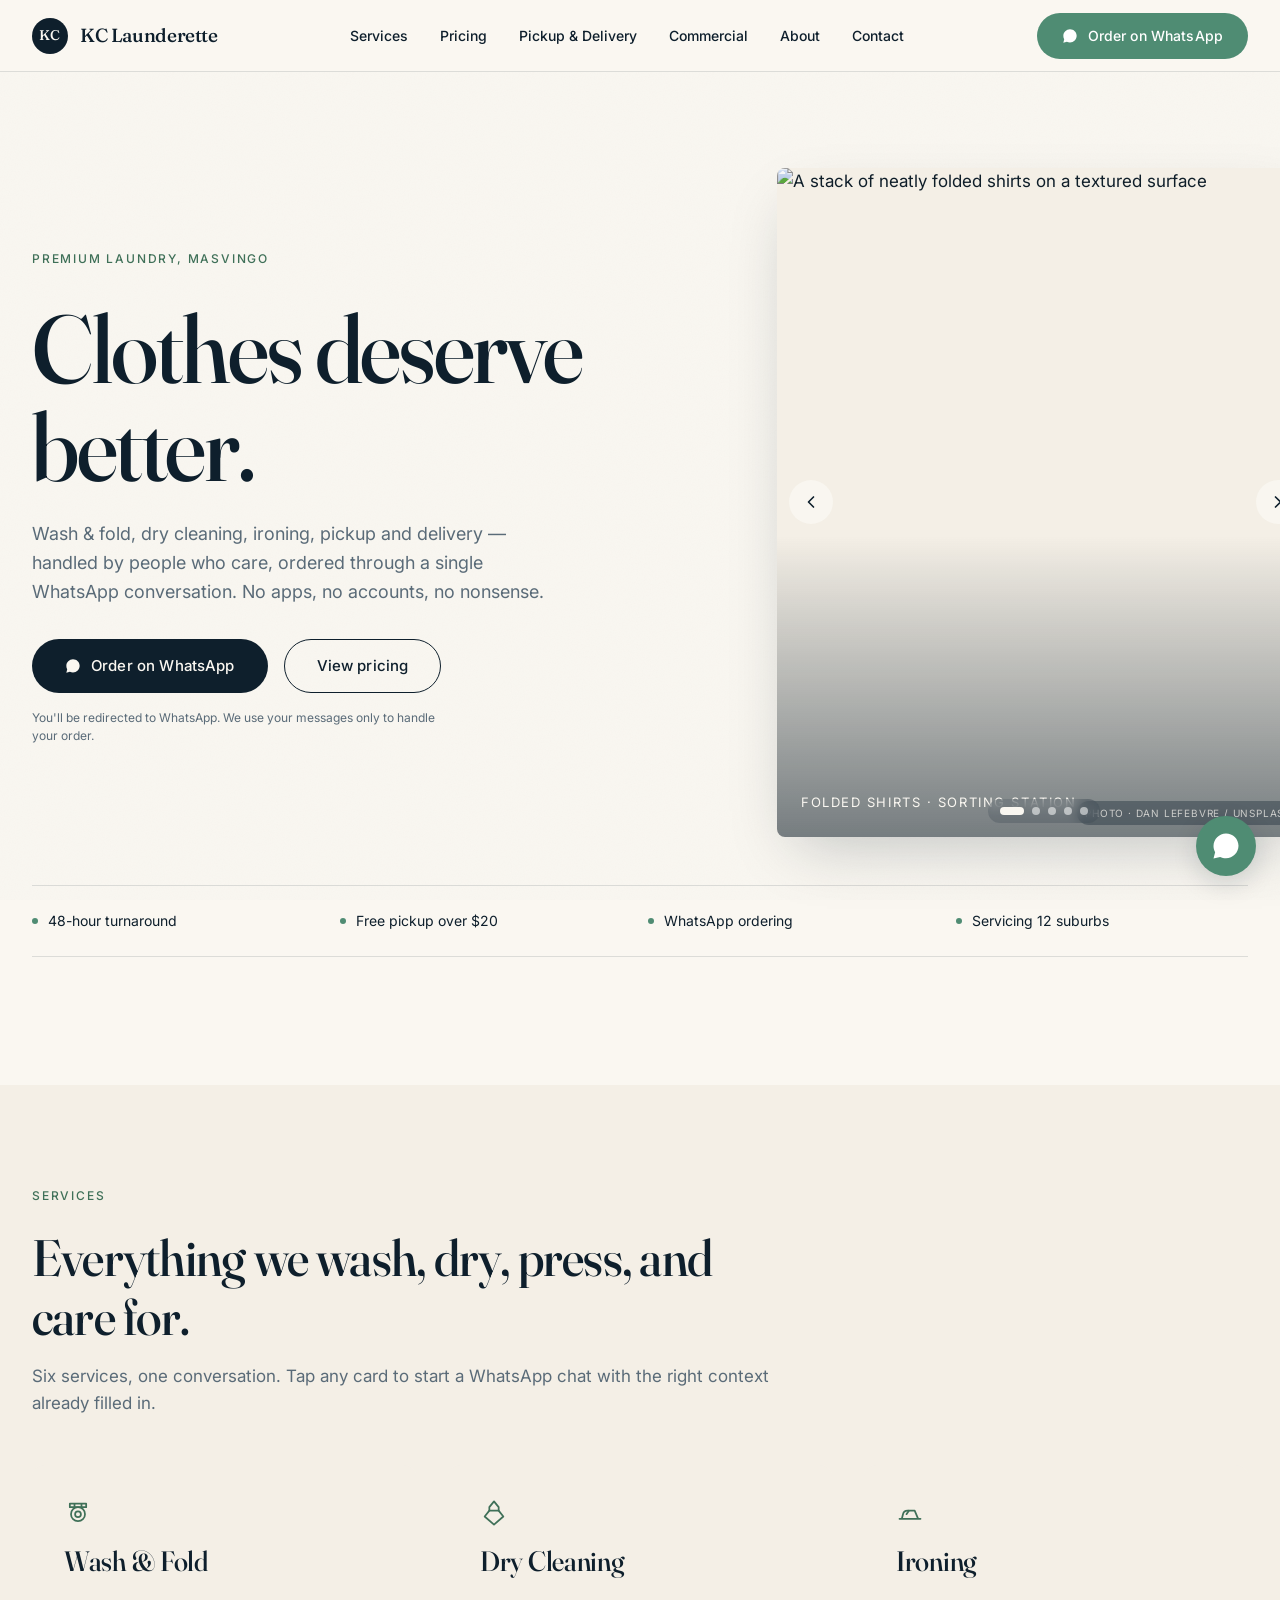
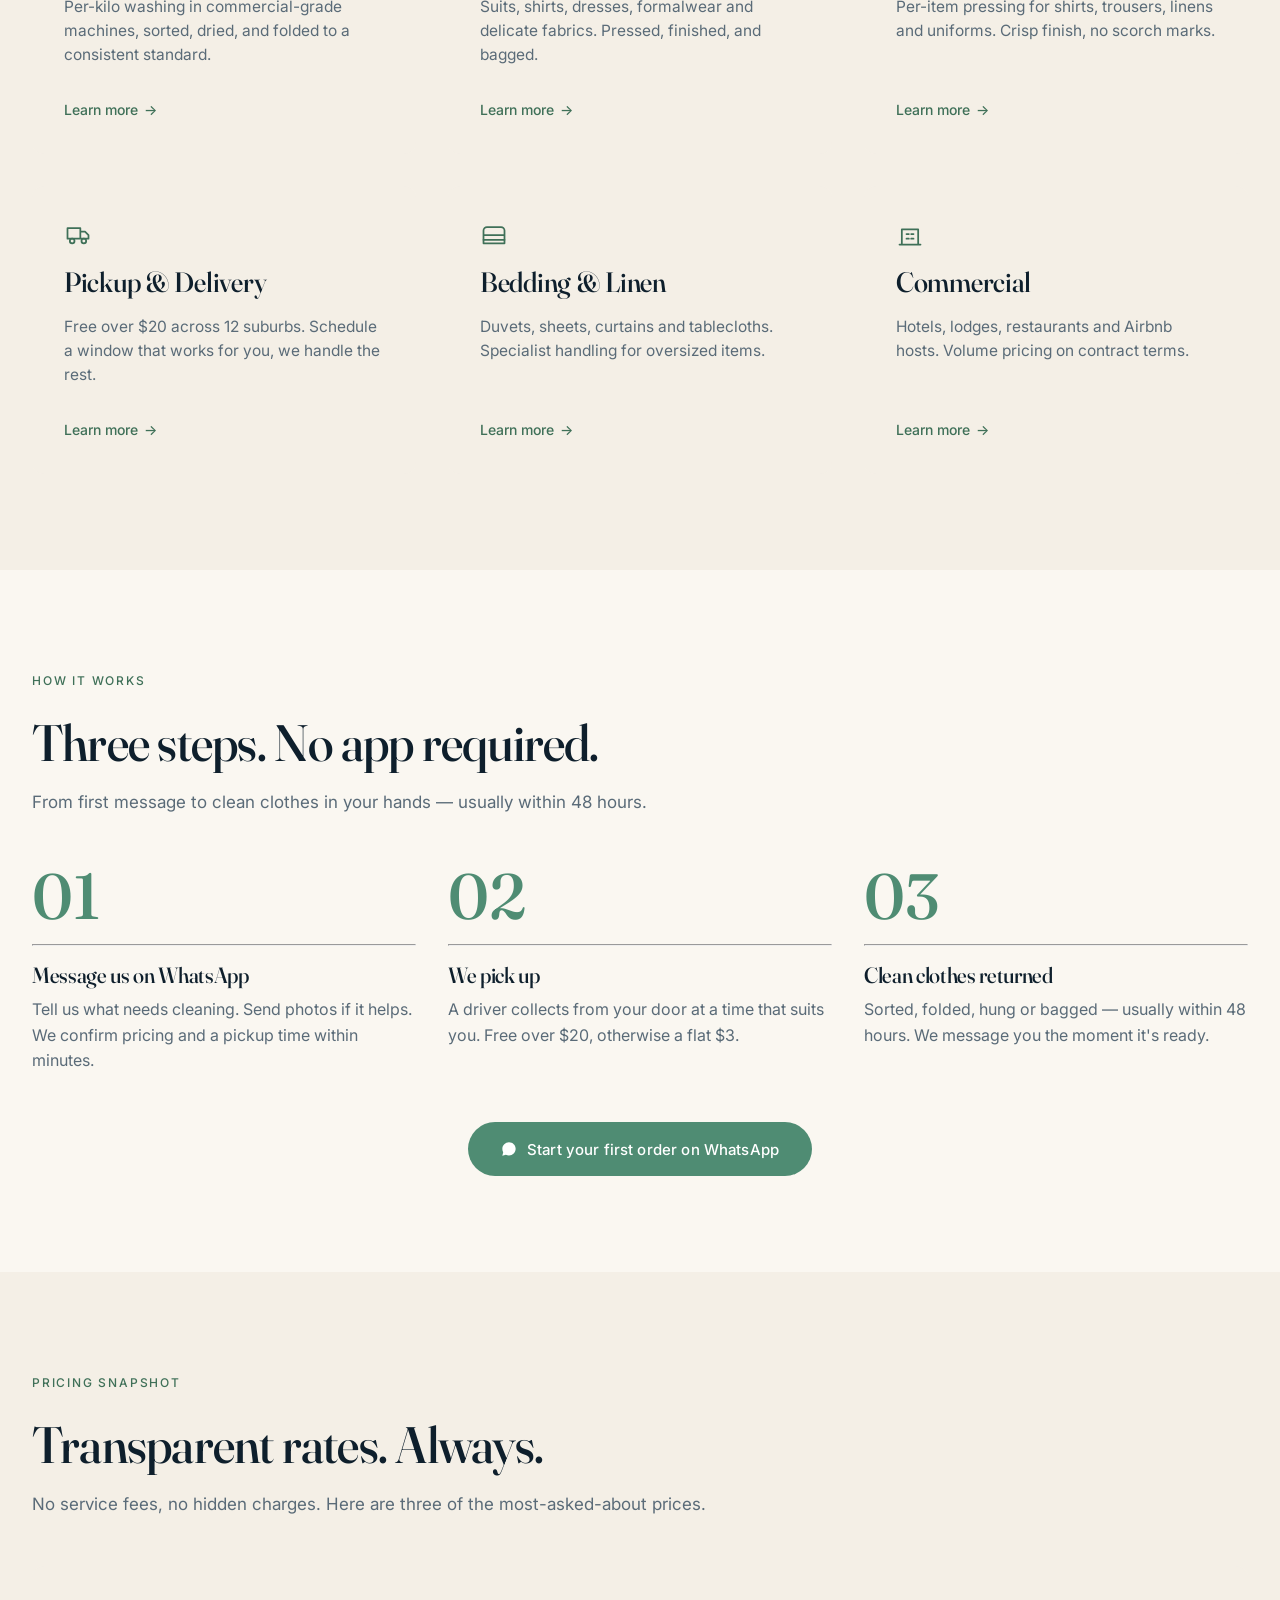
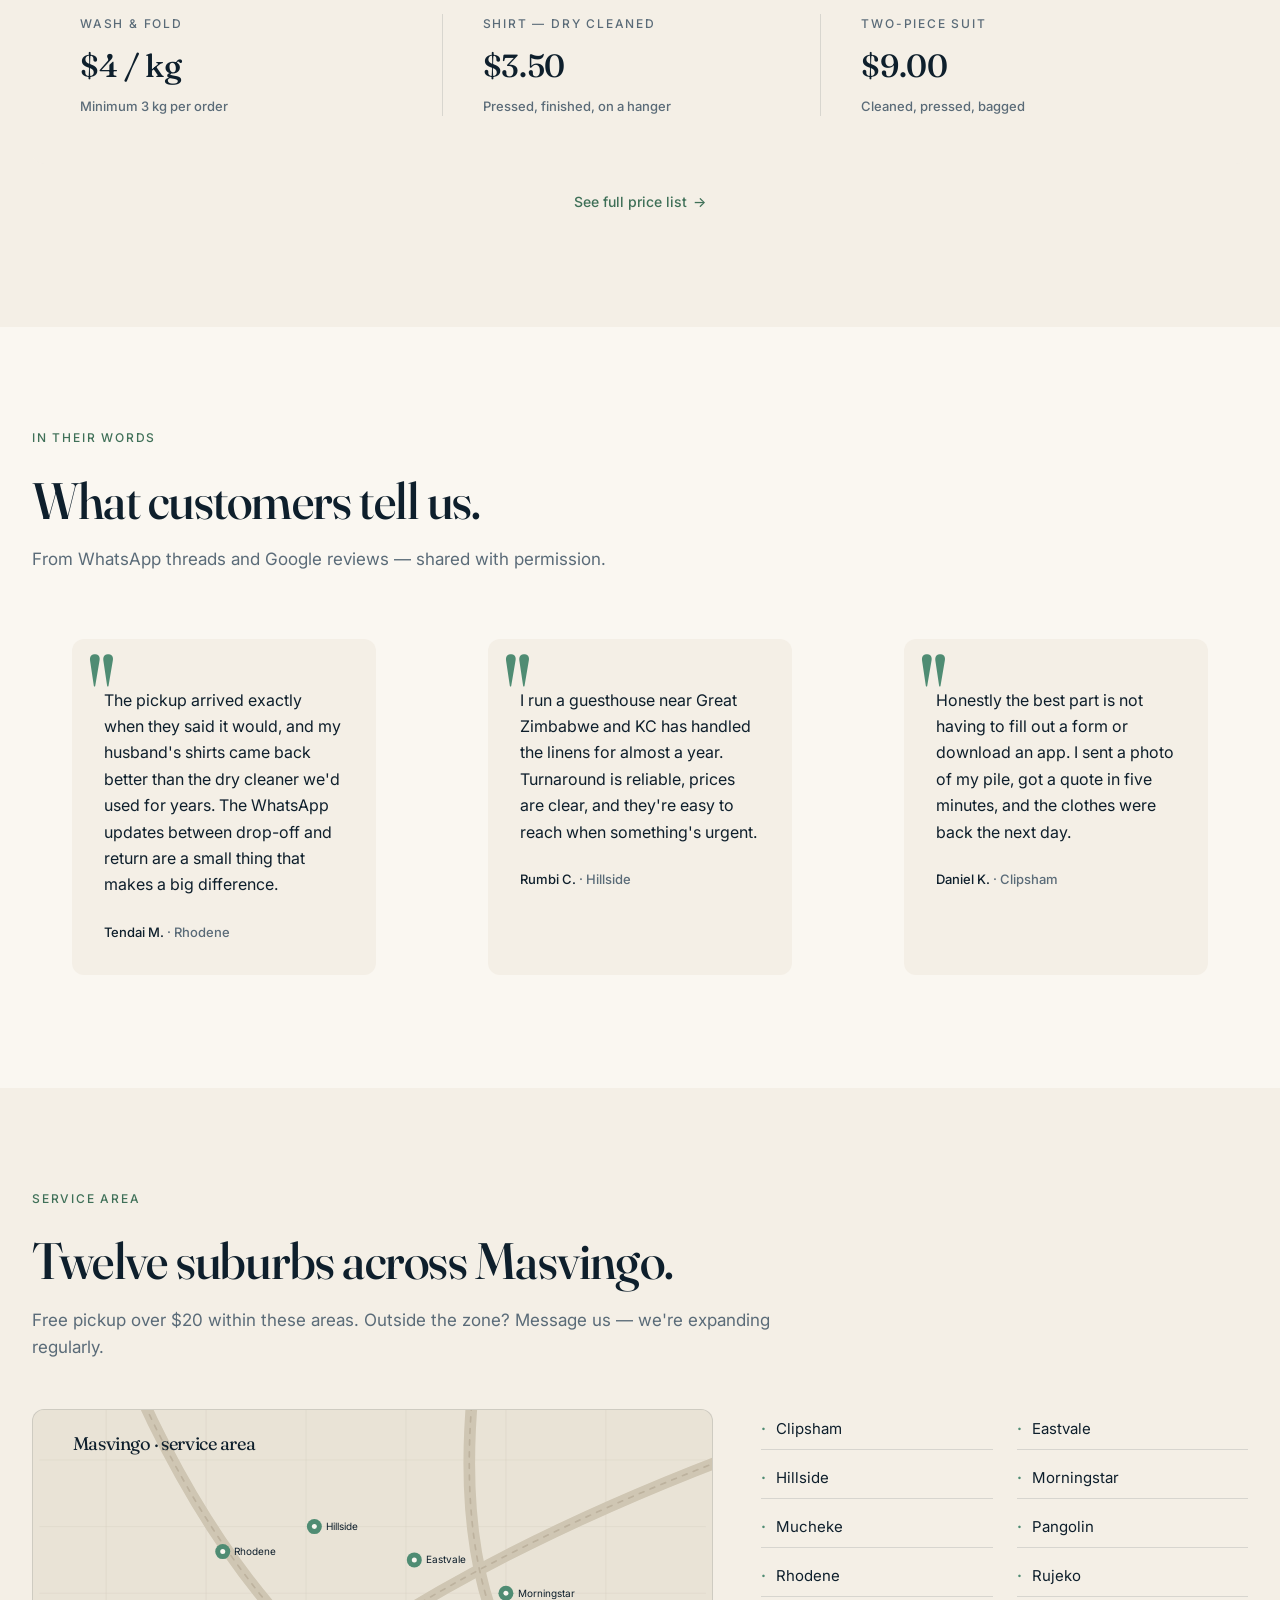
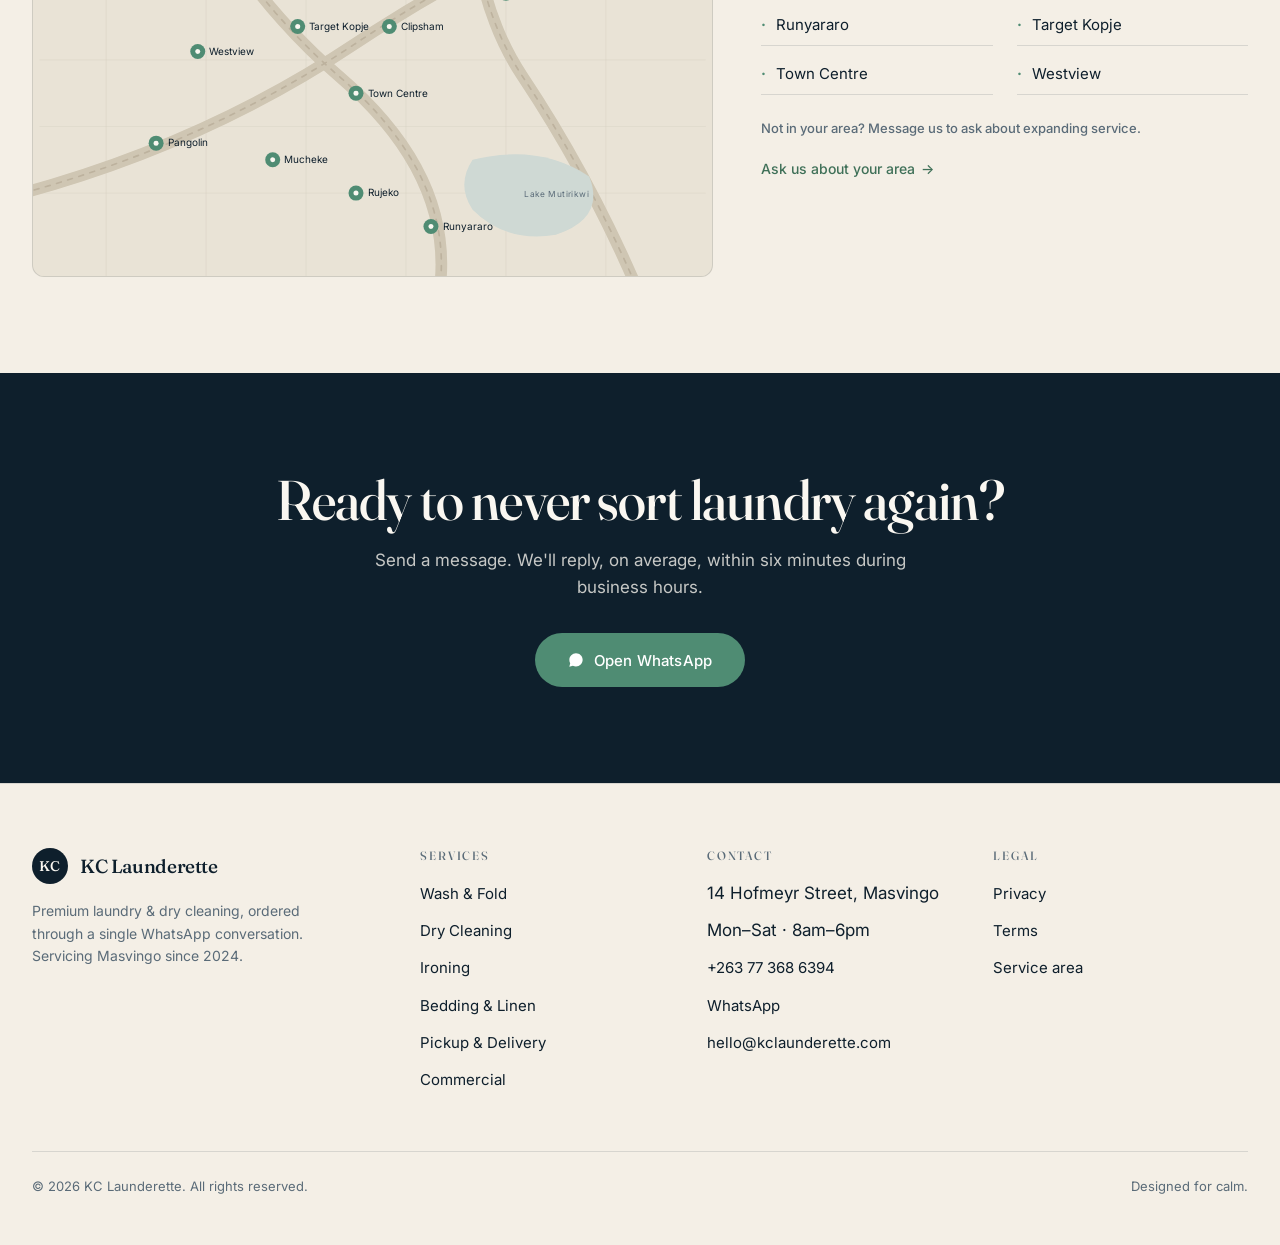
==== commit be1f9603: "Relocate to Masvingo, add hero carousel, polish mobile - Hero now features a 5-slide editorial carou" ====
--- a/index.html
+++ b/index.html
@@ -3,18 +3,13 @@
 <head>
   <meta charset="UTF-8" />
   <meta name="viewport" content="width=device-width, initial-scale=1, viewport-fit=cover" />
-  <title>KC Launderette — Premium laundry &amp; dry cleaning in Harare</title>
-  <meta name="description" content="Wash &amp; fold, dry cleaning, ironing, pickup and delivery — all ordered through WhatsApp. 48-hour standard turnaround across 14 suburbs in Harare." />
+  <title>KC Launderette — Premium laundry &amp; dry cleaning in Masvingo</title>
+  <meta name="description" content="Wash &amp; fold, dry cleaning, ironing, pickup and delivery — all ordered through WhatsApp. 48-hour standard turnaround across 12 suburbs in Masvingo." />
   <meta name="theme-color" content="#FAF7F1" />
-
-  <!--
-    Replace 263773686394 with the actual WhatsApp Business number
-    (international format, no leading +). One global find-and-replace
-    across the project will update every CTA on the site.
-  -->
 
   <link rel="preconnect" href="https://fonts.googleapis.com" />
   <link rel="preconnect" href="https://fonts.gstatic.com" crossorigin />
+  <link rel="preconnect" href="https://images.unsplash.com" crossorigin />
   <link
     rel="stylesheet"
     href="https://fonts.googleapis.com/css2?family=Fraunces:opsz,wght@9..144,400;9..144,500;9..144,600&family=Inter:wght@400;500;600&display=swap"
@@ -23,7 +18,7 @@
 
   <!-- Open Graph -->
   <meta property="og:title" content="KC Launderette — Premium laundry, ordered through WhatsApp" />
-  <meta property="og:description" content="48-hour standard turnaround. Free pickup over $20. Servicing 14 suburbs across Harare." />
+  <meta property="og:description" content="48-hour standard turnaround. Free pickup over $20. Servicing 12 suburbs across Masvingo." />
   <meta property="og:type" content="website" />
 
   <!-- Schema.org LocalBusiness -->
@@ -32,13 +27,14 @@
     "@context": "https://schema.org",
     "@type": "LaundryOrDryCleaner",
     "name": "KC Launderette",
-    "description": "Premium laundry and dry cleaning, ordered through WhatsApp.",
+    "description": "Premium laundry and dry cleaning in Masvingo, ordered through WhatsApp.",
     "telephone": "+263 77 368 6394",
     "email": "hello@kclaunderette.com",
-    "url": "https://kclaunderette.com",
+    "url": "https://kc-launderette.vercel.app",
     "address": {
       "@type": "PostalAddress",
-      "addressLocality": "Harare",
+      "streetAddress": "14 Hofmeyr Street",
+      "addressLocality": "Masvingo",
       "addressCountry": "ZW"
     },
     "openingHours": "Mo-Sa 08:00-18:00",
@@ -72,27 +68,12 @@
     </nav>
 
     <div class="nav__right">
-      <a
-        class="btn btn--primary btn--whatsapp nav__cta"
-        href="https://wa.me/263773686394?text=Hi%20KC%20Launderette%2C%20I%27d%20like%20to%20place%20an%20order."
-        data-source="nav"
-        data-label="Order on WhatsApp"
-        target="_blank"
-        rel="noopener"
-      >
+      <a class="btn btn--primary btn--whatsapp nav__cta" href="https://wa.me/263773686394?text=Hi%20KC%20Launderette%2C%20I%27d%20like%20to%20place%20an%20order." data-source="nav" data-label="Order on WhatsApp" target="_blank" rel="noopener">
         <svg class="icon-whatsapp" viewBox="0 0 24 24" fill="currentColor" aria-hidden="true"><path d="M17.5 14.4c-.3-.1-1.7-.8-2-.9-.3-.1-.5-.2-.7.2-.2.3-.7.9-.9 1.1-.2.2-.3.2-.6.1-.3-.1-1.2-.4-2.3-1.4-.9-.8-1.4-1.7-1.6-2-.2-.3 0-.5.1-.6.1-.1.3-.4.4-.5.1-.2.2-.3.3-.5.1-.2 0-.4 0-.5l-.7-1.8c-.2-.5-.4-.4-.6-.4h-.5c-.2 0-.5.1-.7.4-.3.3-1 1-1 2.4s1 2.8 1.2 3c.1.2 2 3.1 4.9 4.4.7.3 1.2.5 1.6.6.7.2 1.3.2 1.8.1.5-.1 1.7-.7 1.9-1.4.2-.7.2-1.2.2-1.4-.1-.1-.3-.2-.6-.3zM12 2C6.5 2 2 6.5 2 12c0 1.8.5 3.4 1.3 4.9L2 22l5.3-1.3c1.4.7 3 1.1 4.7 1.1 5.5 0 10-4.5 10-10S17.5 2 12 2z"/></svg>
         Order on WhatsApp
       </a>
 
-      <a
-        class="nav__mobile-cta"
-        href="https://wa.me/263773686394?text=Hi%20KC%20Launderette%2C%20I%27d%20like%20to%20place%20an%20order."
-        data-source="nav-mobile"
-        data-label="WhatsApp"
-        target="_blank"
-        rel="noopener"
-        aria-label="Order on WhatsApp"
-      >
+      <a class="nav__mobile-cta" href="https://wa.me/263773686394?text=Hi%20KC%20Launderette%2C%20I%27d%20like%20to%20place%20an%20order." data-source="nav-mobile" data-label="WhatsApp" target="_blank" rel="noopener" aria-label="Order on WhatsApp">
         <svg viewBox="0 0 24 24" width="22" height="22" fill="currentColor" aria-hidden="true"><path d="M17.5 14.4c-.3-.1-1.7-.8-2-.9-.3-.1-.5-.2-.7.2-.2.3-.7.9-.9 1.1-.2.2-.3.2-.6.1-.3-.1-1.2-.4-2.3-1.4-.9-.8-1.4-1.7-1.6-2-.2-.3 0-.5.1-.6.1-.1.3-.4.4-.5.1-.2.2-.3.3-.5.1-.2 0-.4 0-.5l-.7-1.8c-.2-.5-.4-.4-.6-.4h-.5c-.2 0-.5.1-.7.4-.3.3-1 1-1 2.4s1 2.8 1.2 3c.1.2 2 3.1 4.9 4.4.7.3 1.2.5 1.6.6.7.2 1.3.2 1.8.1.5-.1 1.7-.7 1.9-1.4.2-.7.2-1.2.2-1.4-.1-.1-.3-.2-.6-.3zM12 2C6.5 2 2 6.5 2 12c0 1.8.5 3.4 1.3 4.9L2 22l5.3-1.3c1.4.7 3 1.1 4.7 1.1 5.5 0 10-4.5 10-10S17.5 2 12 2z"/></svg>
       </a>
 
@@ -123,14 +104,7 @@
     <li><a href="contact.html">Contact</a></li>
   </ul>
   <div class="menu__footer">
-    <a
-      class="btn btn--primary btn--whatsapp btn--full btn--lg"
-      href="https://wa.me/263773686394?text=Hi%20KC%20Launderette%2C%20I%27d%20like%20to%20place%20an%20order."
-      data-source="menu"
-      data-label="Order on WhatsApp"
-      target="_blank"
-      rel="noopener"
-    >
+    <a class="btn btn--primary btn--whatsapp btn--full btn--lg" href="https://wa.me/263773686394?text=Hi%20KC%20Launderette%2C%20I%27d%20like%20to%20place%20an%20order." data-source="menu" data-label="Order on WhatsApp" target="_blank" rel="noopener">
       <svg class="icon-whatsapp" viewBox="0 0 24 24" fill="currentColor" aria-hidden="true"><path d="M17.5 14.4c-.3-.1-1.7-.8-2-.9-.3-.1-.5-.2-.7.2-.2.3-.7.9-.9 1.1-.2.2-.3.2-.6.1-.3-.1-1.2-.4-2.3-1.4-.9-.8-1.4-1.7-1.6-2-.2-.3 0-.5.1-.6.1-.1.3-.4.4-.5.1-.2.2-.3.3-.5.1-.2 0-.4 0-.5l-.7-1.8c-.2-.5-.4-.4-.6-.4h-.5c-.2 0-.5.1-.7.4-.3.3-1 1-1 2.4s1 2.8 1.2 3c.1.2 2 3.1 4.9 4.4.7.3 1.2.5 1.6.6.7.2 1.3.2 1.8.1.5-.1 1.7-.7 1.9-1.4.2-.7.2-1.2.2-1.4-.1-.1-.3-.2-.6-.3zM12 2C6.5 2 2 6.5 2 12c0 1.8.5 3.4 1.3 4.9L2 22l5.3-1.3c1.4.7 3 1.1 4.7 1.1 5.5 0 10-4.5 10-10S17.5 2 12 2z"/></svg>
       Order on WhatsApp
     </a>
@@ -140,13 +114,13 @@
 <main id="main">
 
 <!-- =====================================================================
-     1. Hero
+     1. Hero — with image carousel
      ===================================================================== -->
 <section class="hero">
   <div class="container">
     <div class="hero__grid">
       <div class="hero__copy">
-        <span class="eyebrow">Premium laundry, Harare</span>
+        <span class="eyebrow">Premium laundry, Masvingo</span>
         <h1 class="hero__headline">Clothes deserve better.</h1>
         <p class="hero__sub">
           Wash &amp; fold, dry cleaning, ironing, pickup and delivery —
@@ -154,14 +128,7 @@
           conversation. No apps, no accounts, no nonsense.
         </p>
         <div class="hero__buttons">
-          <a
-            class="btn btn--navy btn--whatsapp btn--lg"
-            href="https://wa.me/263773686394?text=Hi%20KC%20Launderette%2C%20I%27d%20like%20to%20place%20an%20order.%20Could%20you%20tell%20me%20more%20about%20how%20it%20works%3F"
-            data-source="home-hero"
-            data-label="Order on WhatsApp"
-            target="_blank"
-            rel="noopener"
-          >
+          <a class="btn btn--navy btn--whatsapp btn--lg" href="https://wa.me/263773686394?text=Hi%20KC%20Launderette%2C%20I%27d%20like%20to%20place%20an%20order.%20Could%20you%20tell%20me%20more%20about%20how%20it%20works%3F" data-source="home-hero" data-label="Order on WhatsApp" target="_blank" rel="noopener">
             <svg class="icon-whatsapp" viewBox="0 0 24 24" fill="currentColor" aria-hidden="true"><path d="M17.5 14.4c-.3-.1-1.7-.8-2-.9-.3-.1-.5-.2-.7.2-.2.3-.7.9-.9 1.1-.2.2-.3.2-.6.1-.3-.1-1.2-.4-2.3-1.4-.9-.8-1.4-1.7-1.6-2-.2-.3 0-.5.1-.6.1-.1.3-.4.4-.5.1-.2.2-.3.3-.5.1-.2 0-.4 0-.5l-.7-1.8c-.2-.5-.4-.4-.6-.4h-.5c-.2 0-.5.1-.7.4-.3.3-1 1-1 2.4s1 2.8 1.2 3c.1.2 2 3.1 4.9 4.4.7.3 1.2.5 1.6.6.7.2 1.3.2 1.8.1.5-.1 1.7-.7 1.9-1.4.2-.7.2-1.2.2-1.4-.1-.1-.3-.2-.6-.3zM12 2C6.5 2 2 6.5 2 12c0 1.8.5 3.4 1.3 4.9L2 22l5.3-1.3c1.4.7 3 1.1 4.7 1.1 5.5 0 10-4.5 10-10S17.5 2 12 2z"/></svg>
             Order on WhatsApp
           </a>
@@ -172,9 +139,105 @@
         </p>
       </div>
 
-      <div class="hero__art" aria-hidden="true">
-        <div class="photo-placeholder">
-          <span class="photo-placeholder--label">Folded garments · natural light</span>
+      <!-- Hero carousel -->
+      <div class="hero__art">
+        <div
+          class="carousel"
+          data-carousel
+          data-autoplay="5500"
+          role="region"
+          aria-roledescription="carousel"
+          aria-label="Editorial photographs of laundry care"
+        >
+          <div class="carousel__track" data-carousel-track>
+
+            <div class="carousel__slide" data-carousel-slide
+                 data-caption="Folded shirts · sorting station"
+                 data-credit="Dan LeFebvre / Unsplash"
+                 data-credit-url="https://unsplash.com/photos/a-stack-of-folded-shirts-sitting-on-top-of-a-blue-table-APUvZYCjPJ0"
+                 aria-hidden="false">
+              <img class="carousel__img"
+                   src="https://images.unsplash.com/photo-1635274605638-d44babc08a4f?w=1400&q=80&auto=format&fit=crop"
+                   srcset="https://images.unsplash.com/photo-1635274605638-d44babc08a4f?w=600&q=75&auto=format&fit=crop 600w,
+                           https://images.unsplash.com/photo-1635274605638-d44babc08a4f?w=1000&q=80&auto=format&fit=crop 1000w,
+                           https://images.unsplash.com/photo-1635274605638-d44babc08a4f?w=1600&q=80&auto=format&fit=crop 1600w"
+                   sizes="(min-width: 1024px) 44vw, 100vw"
+                   alt="A stack of neatly folded shirts on a textured surface"
+                   loading="eager" decoding="async" />
+            </div>
+
+            <div class="carousel__slide" data-carousel-slide
+                 data-caption="Commercial machines · the laundry floor"
+                 data-credit="Oli Woodman / Unsplash"
+                 data-credit-url="https://unsplash.com/photos/white-front-load-washing-machines-f4jsI88K7ds"
+                 aria-hidden="true">
+              <img class="carousel__img"
+                   src="https://images.unsplash.com/photo-1604335398980-ededcadcc37d?w=1400&q=80&auto=format&fit=crop"
+                   srcset="https://images.unsplash.com/photo-1604335398980-ededcadcc37d?w=600&q=75&auto=format&fit=crop 600w,
+                           https://images.unsplash.com/photo-1604335398980-ededcadcc37d?w=1000&q=80&auto=format&fit=crop 1000w,
+                           https://images.unsplash.com/photo-1604335398980-ededcadcc37d?w=1600&q=80&auto=format&fit=crop 1600w"
+                   sizes="(min-width: 1024px) 44vw, 100vw"
+                   alt="A row of white front-load commercial washing machines"
+                   loading="lazy" decoding="async" />
+            </div>
+
+            <div class="carousel__slide" data-carousel-slide
+                 data-caption="Receiving counter · drop-off"
+                 data-credit="Bianca Jordan / Unsplash"
+                 data-credit-url="https://unsplash.com/photos/photo-of-empty-laundy-shop-o7SvheEZoks"
+                 aria-hidden="true">
+              <img class="carousel__img"
+                   src="https://images.unsplash.com/photo-1521656693074-0ef32e80a5d5?w=1400&q=80&auto=format&fit=crop"
+                   srcset="https://images.unsplash.com/photo-1521656693074-0ef32e80a5d5?w=600&q=75&auto=format&fit=crop 600w,
+                           https://images.unsplash.com/photo-1521656693074-0ef32e80a5d5?w=1000&q=80&auto=format&fit=crop 1000w,
+                           https://images.unsplash.com/photo-1521656693074-0ef32e80a5d5?w=1600&q=80&auto=format&fit=crop 1600w"
+                   sizes="(min-width: 1024px) 44vw, 100vw"
+                   alt="Interior of a clean, well-lit laundry shop"
+                   loading="lazy" decoding="async" />
+            </div>
+
+            <div class="carousel__slide" data-carousel-slide
+                 data-caption="Wash bay · industrial line"
+                 data-credit="Douglas Monterrosa / Unsplash"
+                 data-credit-url="https://unsplash.com/photos/a-row-of-washers-and-dryers-in-a-laundry-room-rHKYg9rb074"
+                 aria-hidden="true">
+              <img class="carousel__img"
+                   src="https://images.unsplash.com/photo-1638949493140-edb10b7be2f3?w=1400&q=80&auto=format&fit=crop"
+                   srcset="https://images.unsplash.com/photo-1638949493140-edb10b7be2f3?w=600&q=75&auto=format&fit=crop 600w,
+                           https://images.unsplash.com/photo-1638949493140-edb10b7be2f3?w=1000&q=80&auto=format&fit=crop 1000w,
+                           https://images.unsplash.com/photo-1638949493140-edb10b7be2f3?w=1600&q=80&auto=format&fit=crop 1600w"
+                   sizes="(min-width: 1024px) 44vw, 100vw"
+                   alt="A row of washers and dryers in a laundry room"
+                   loading="lazy" decoding="async" />
+            </div>
+
+            <div class="carousel__slide" data-carousel-slide
+                 data-caption="Folding table · ready to dispatch"
+                 data-credit="Ian Valerio / Unsplash"
+                 data-credit-url="https://unsplash.com/photos/white-table-inside-room-13n8I-_H7_Y"
+                 aria-hidden="true">
+              <img class="carousel__img"
+                   src="https://images.unsplash.com/photo-1519638617638-c589a8ba5b76?w=1400&q=80&auto=format&fit=crop"
+                   srcset="https://images.unsplash.com/photo-1519638617638-c589a8ba5b76?w=600&q=75&auto=format&fit=crop 600w,
+                           https://images.unsplash.com/photo-1519638617638-c589a8ba5b76?w=1000&q=80&auto=format&fit=crop 1000w,
+                           https://images.unsplash.com/photo-1519638617638-c589a8ba5b76?w=1600&q=80&auto=format&fit=crop 1600w"
+                   sizes="(min-width: 1024px) 44vw, 100vw"
+                   alt="A clean white folding table inside a laundry workspace"
+                   loading="lazy" decoding="async" />
+            </div>
+
+          </div>
+
+          <button class="carousel__nav carousel__nav--prev" data-carousel-prev aria-label="Previous slide">
+            <svg viewBox="0 0 24 24" fill="none" stroke="currentColor" stroke-width="2" stroke-linecap="round" stroke-linejoin="round"><path d="M15 18l-6-6 6-6"/></svg>
+          </button>
+          <button class="carousel__nav carousel__nav--next" data-carousel-next aria-label="Next slide">
+            <svg viewBox="0 0 24 24" fill="none" stroke="currentColor" stroke-width="2" stroke-linecap="round" stroke-linejoin="round"><path d="M9 6l6 6-6 6"/></svg>
+          </button>
+
+          <span class="carousel__caption" data-carousel-caption aria-live="polite"></span>
+          <a class="carousel__credit" data-carousel-credit href="#" target="_blank" rel="noopener"></a>
+          <div class="carousel__dots" role="tablist" aria-label="Slide navigation" data-carousel-dots></div>
         </div>
       </div>
     </div>
@@ -185,7 +248,7 @@
         <div class="trust-strip__item"><span class="trust-strip__dot"></span>48-hour turnaround</div>
         <div class="trust-strip__item"><span class="trust-strip__dot"></span>Free pickup over $20</div>
         <div class="trust-strip__item"><span class="trust-strip__dot"></span>WhatsApp ordering</div>
-        <div class="trust-strip__item"><span class="trust-strip__dot"></span>Servicing 14 suburbs</div>
+        <div class="trust-strip__item"><span class="trust-strip__dot"></span>Servicing 12 suburbs</div>
       </div>
     </div>
   </div>
@@ -236,7 +299,7 @@
           <svg viewBox="0 0 24 24" fill="none" stroke="currentColor" stroke-width="1.5" stroke-linecap="round" stroke-linejoin="round"><path d="M3 7h11v9H3zM14 10h4l3 3v3h-7"/><circle cx="7" cy="18" r="2"/><circle cx="17" cy="18" r="2"/></svg>
         </span>
         <h3 class="card__title">Pickup &amp; Delivery</h3>
-        <p class="card__desc">Free over $20 across 14 suburbs. Schedule a window that works for you, we handle the rest.</p>
+        <p class="card__desc">Free over $20 across 12 suburbs. Schedule a window that works for you, we handle the rest.</p>
         <span class="card__link link-mint">Learn more</span>
       </a>
 
@@ -254,7 +317,7 @@
           <svg viewBox="0 0 24 24" fill="none" stroke="currentColor" stroke-width="1.5" stroke-linecap="round" stroke-linejoin="round"><path d="M3 21h18M5 21V8h14v13M9 12h2M13 12h2M9 16h2M13 16h2"/></svg>
         </span>
         <h3 class="card__title">Commercial</h3>
-        <p class="card__desc">Hotels, restaurants, salons and Airbnb hosts. Volume pricing on contract terms.</p>
+        <p class="card__desc">Hotels, lodges, restaurants and Airbnb hosts. Volume pricing on contract terms.</p>
         <span class="card__link link-mint">Learn more</span>
       </a>
 
@@ -295,14 +358,7 @@
     </ol>
 
     <div style="text-align:center; margin-top: var(--space-6);">
-      <a
-        class="btn btn--primary btn--whatsapp btn--lg"
-        href="https://wa.me/263773686394?text=Hi%20KC%20Launderette%2C%20I%27d%20like%20to%20place%20my%20first%20order.%20Could%20you%20walk%20me%20through%20how%20it%20works%3F"
-        data-source="home-how-it-works"
-        data-label="Start your first order"
-        target="_blank"
-        rel="noopener"
-      >
+      <a class="btn btn--primary btn--whatsapp btn--lg" href="https://wa.me/263773686394?text=Hi%20KC%20Launderette%2C%20I%27d%20like%20to%20place%20my%20first%20order.%20Could%20you%20walk%20me%20through%20how%20it%20works%3F" data-source="home-how-it-works" data-label="Start your first order" target="_blank" rel="noopener">
         <svg class="icon-whatsapp" viewBox="0 0 24 24" fill="currentColor" aria-hidden="true"><path d="M17.5 14.4c-.3-.1-1.7-.8-2-.9-.3-.1-.5-.2-.7.2-.2.3-.7.9-.9 1.1-.2.2-.3.2-.6.1-.3-.1-1.2-.4-2.3-1.4-.9-.8-1.4-1.7-1.6-2-.2-.3 0-.5.1-.6.1-.1.3-.4.4-.5.1-.2.2-.3.3-.5.1-.2 0-.4 0-.5l-.7-1.8c-.2-.5-.4-.4-.6-.4h-.5c-.2 0-.5.1-.7.4-.3.3-1 1-1 2.4s1 2.8 1.2 3c.1.2 2 3.1 4.9 4.4.7.3 1.2.5 1.6.6.7.2 1.3.2 1.8.1.5-.1 1.7-.7 1.9-1.4.2-.7.2-1.2.2-1.4-.1-.1-.3-.2-.6-.3zM12 2C6.5 2 2 6.5 2 12c0 1.8.5 3.4 1.3 4.9L2 22l5.3-1.3c1.4.7 3 1.1 4.7 1.1 5.5 0 10-4.5 10-10S17.5 2 12 2z"/></svg>
         Start your first order on WhatsApp
       </a>
@@ -363,17 +419,17 @@
           The pickup arrived exactly when they said it would, and my husband's shirts came back better than the dry cleaner we'd used for years. The WhatsApp updates between drop-off and return are a small thing that makes a big difference.
         </blockquote>
         <figcaption class="testimonial__attribution">
-          <strong>Tendai M.</strong> · Borrowdale
+          <strong>Tendai M.</strong> · Rhodene
         </figcaption>
       </figure>
 
       <figure class="testimonial">
         <span class="testimonial__quote-mark" aria-hidden="true">"</span>
         <blockquote class="testimonial__body">
-          I run an Airbnb out of Avondale and KC has handled the linens for almost a year. Turnaround is reliable, prices are clear, and they're easy to reach when something's urgent.
+          I run a guesthouse near Great Zimbabwe and KC has handled the linens for almost a year. Turnaround is reliable, prices are clear, and they're easy to reach when something's urgent.
         </blockquote>
         <figcaption class="testimonial__attribution">
-          <strong>Rumbi C.</strong> · Avondale
+          <strong>Rumbi C.</strong> · Hillside
         </figcaption>
       </figure>
 
@@ -383,7 +439,7 @@
           Honestly the best part is not having to fill out a form or download an app. I sent a photo of my pile, got a quote in five minutes, and the clothes were back the next day.
         </blockquote>
         <figcaption class="testimonial__attribution">
-          <strong>Daniel K.</strong> · Mount Pleasant
+          <strong>Daniel K.</strong> · Clipsham
         </figcaption>
       </figure>
     </div>
@@ -397,88 +453,74 @@
   <div class="container">
     <header class="section-head">
       <span class="eyebrow">Service area</span>
-      <h2>Fourteen suburbs across Harare.</h2>
+      <h2>Twelve suburbs across Masvingo.</h2>
       <p>Free pickup over $20 within these areas. Outside the zone? Message us — we're expanding regularly.</p>
     </header>
 
     <div class="map-wrap">
-      <div class="map" role="img" aria-label="Stylised map of KC Launderette service area in Harare with mint pins on serviced suburbs">
+      <div class="map" role="img" aria-label="Stylised map of KC Launderette service area in Masvingo with mint pins on serviced suburbs">
         <svg viewBox="0 0 800 560" xmlns="http://www.w3.org/2000/svg">
-          <!-- Base land -->
           <rect width="800" height="560" fill="#e9e3d6"/>
 
-          <!-- Subtle grid -->
           <g stroke="#d6cfc0" stroke-width="0.5" fill="none">
             <path d="M0 60 H800 M0 140 H800 M0 220 H800 M0 300 H800 M0 380 H800 M0 460 H800"/>
             <path d="M80 0 V560 M200 0 V560 M320 0 V560 M440 0 V560 M560 0 V560 M680 0 V560"/>
           </g>
 
-          <!-- Roads / arterials -->
+          <!-- A4 highway running NE-SW through Masvingo -->
           <g stroke="#cfc6b3" stroke-width="14" fill="none" stroke-linecap="round">
-            <path d="M-20 320 Q200 280 380 300 T 820 260"/>
-            <path d="M120 -20 Q160 220 280 320 T 360 580"/>
-            <path d="M460 -20 Q420 200 520 320 T 640 580"/>
+            <path d="M-20 460 Q200 400 380 280 T 820 60"/>
+            <path d="M120 -20 Q220 200 360 320 T 480 580"/>
+            <path d="M520 -20 Q500 200 580 320 T 720 580"/>
           </g>
           <g stroke="#bdb29e" stroke-width="2" fill="none" stroke-dasharray="6 8" stroke-linecap="round">
-            <path d="M-20 320 Q200 280 380 300 T 820 260"/>
-            <path d="M120 -20 Q160 220 280 320 T 360 580"/>
-            <path d="M460 -20 Q420 200 520 320 T 640 580"/>
+            <path d="M-20 460 Q200 400 380 280 T 820 60"/>
+            <path d="M120 -20 Q220 200 360 320 T 480 580"/>
+            <path d="M520 -20 Q500 200 580 320 T 720 580"/>
           </g>
 
-          <!-- Park / green -->
-          <path d="M380 380 Q450 360 480 420 Q470 480 410 480 Q360 460 380 380Z" fill="#d8d2bb"/>
+          <!-- Lake Mutirikwi-style water body to the south-east -->
+          <path d="M520 420 Q600 400 660 440 Q680 490 620 510 Q560 520 520 480 Q500 450 520 420Z" fill="#cfd9d4"/>
+          <text x="582" y="465" font-family="Inter, sans-serif" font-size="10" fill="#5A6B78" letter-spacing="0.5">Lake Mutirikwi</text>
 
           <!-- Suburb pins -->
           <g font-family="Inter, sans-serif" font-size="12" fill="#0E1F2C">
-            <!-- Pin generator -->
-            <g transform="translate(180,180)"><circle r="9" fill="#4F8C73"/><circle r="3" fill="#FAF7F1"/><text x="14" y="4">Avondale</text></g>
-            <g transform="translate(280,140)"><circle r="9" fill="#4F8C73"/><circle r="3" fill="#FAF7F1"/><text x="14" y="4">Mount Pleasant</text></g>
-            <g transform="translate(420,120)"><circle r="9" fill="#4F8C73"/><circle r="3" fill="#FAF7F1"/><text x="14" y="4">Borrowdale</text></g>
-            <g transform="translate(560,180)"><circle r="9" fill="#4F8C73"/><circle r="3" fill="#FAF7F1"/><text x="14" y="4">Pomona</text></g>
-            <g transform="translate(640,260)"><circle r="9" fill="#4F8C73"/><circle r="3" fill="#FAF7F1"/><text x="14" y="4">Greendale</text></g>
-            <g transform="translate(560,360)"><circle r="9" fill="#4F8C73"/><circle r="3" fill="#FAF7F1"/><text x="14" y="4">Highlands</text></g>
-            <g transform="translate(420,260)"><circle r="9" fill="#4F8C73"/><circle r="3" fill="#FAF7F1"/><text x="14" y="4">Newlands</text></g>
-            <g transform="translate(330,260)"><circle r="9" fill="#4F8C73"/><circle r="3" fill="#FAF7F1"/><text x="14" y="4">Belgravia</text></g>
-            <g transform="translate(220,300)"><circle r="9" fill="#4F8C73"/><circle r="3" fill="#FAF7F1"/><text x="14" y="4">Eastlea</text></g>
-            <g transform="translate(140,380)"><circle r="9" fill="#4F8C73"/><circle r="3" fill="#FAF7F1"/><text x="14" y="4">Milton Park</text></g>
-            <g transform="translate(280,400)"><circle r="9" fill="#4F8C73"/><circle r="3" fill="#FAF7F1"/><text x="14" y="4">Belvedere</text></g>
-            <g transform="translate(440,420)"><circle r="9" fill="#4F8C73"/><circle r="3" fill="#FAF7F1"/><text x="14" y="4">Hatfield</text></g>
-            <g transform="translate(580,460)"><circle r="9" fill="#4F8C73"/><circle r="3" fill="#FAF7F1"/><text x="14" y="4">Msasa</text></g>
-            <g transform="translate(360,480)"><circle r="9" fill="#4F8C73"/><circle r="3" fill="#FAF7F1"/><text x="14" y="4">Waterfalls</text></g>
+            <g transform="translate(220,170)"><circle r="9" fill="#4F8C73"/><circle r="3" fill="#FAF7F1"/><text x="14" y="4">Rhodene</text></g>
+            <g transform="translate(330,140)"><circle r="9" fill="#4F8C73"/><circle r="3" fill="#FAF7F1"/><text x="14" y="4">Hillside</text></g>
+            <g transform="translate(450,180)"><circle r="9" fill="#4F8C73"/><circle r="3" fill="#FAF7F1"/><text x="14" y="4">Eastvale</text></g>
+            <g transform="translate(560,220)"><circle r="9" fill="#4F8C73"/><circle r="3" fill="#FAF7F1"/><text x="14" y="4">Morningstar</text></g>
+            <g transform="translate(420,260)"><circle r="9" fill="#4F8C73"/><circle r="3" fill="#FAF7F1"/><text x="14" y="4">Clipsham</text></g>
+            <g transform="translate(310,260)"><circle r="9" fill="#4F8C73"/><circle r="3" fill="#FAF7F1"/><text x="14" y="4">Target Kopje</text></g>
+            <g transform="translate(190,290)"><circle r="9" fill="#4F8C73"/><circle r="3" fill="#FAF7F1"/><text x="14" y="4">Westview</text></g>
+            <g transform="translate(380,340)"><circle r="9" fill="#4F8C73"/><circle r="3" fill="#FAF7F1"/><text x="14" y="4">Town Centre</text></g>
+            <g transform="translate(140,400)"><circle r="9" fill="#4F8C73"/><circle r="3" fill="#FAF7F1"/><text x="14" y="4">Pangolin</text></g>
+            <g transform="translate(280,420)"><circle r="9" fill="#4F8C73"/><circle r="3" fill="#FAF7F1"/><text x="14" y="4">Mucheke</text></g>
+            <g transform="translate(380,460)"><circle r="9" fill="#4F8C73"/><circle r="3" fill="#FAF7F1"/><text x="14" y="4">Rujeko</text></g>
+            <g transform="translate(470,500)"><circle r="9" fill="#4F8C73"/><circle r="3" fill="#FAF7F1"/><text x="14" y="4">Runyararo</text></g>
           </g>
 
-          <!-- City label -->
-          <text x="40" y="48" font-family="Fraunces, serif" font-size="22" fill="#0E1F2C" letter-spacing="-0.5">Harare · service area</text>
+          <text x="40" y="48" font-family="Fraunces, serif" font-size="22" fill="#0E1F2C" letter-spacing="-0.5">Masvingo · service area</text>
         </svg>
       </div>
 
       <div>
         <ul class="suburbs">
-          <li>Avondale</li>
-          <li>Belgravia</li>
-          <li>Belvedere</li>
-          <li>Borrowdale</li>
-          <li>Eastlea</li>
-          <li>Greendale</li>
-          <li>Hatfield</li>
-          <li>Highlands</li>
-          <li>Milton Park</li>
-          <li>Mount Pleasant</li>
-          <li>Msasa</li>
-          <li>Newlands</li>
-          <li>Pomona</li>
-          <li>Waterfalls</li>
+          <li>Clipsham</li>
+          <li>Eastvale</li>
+          <li>Hillside</li>
+          <li>Morningstar</li>
+          <li>Mucheke</li>
+          <li>Pangolin</li>
+          <li>Rhodene</li>
+          <li>Rujeko</li>
+          <li>Runyararo</li>
+          <li>Target Kopje</li>
+          <li>Town Centre</li>
+          <li>Westview</li>
         </ul>
         <p class="caption" style="margin-top: var(--space-3);">Not in your area? Message us to ask about expanding service.</p>
         <p style="margin-top: var(--space-2);">
-          <a
-            class="link-mint"
-            href="https://wa.me/263773686394?text=Hi%20KC%20Launderette%2C%20my%20suburb%20isn%27t%20on%20your%20list%20yet.%20My%20suburb%20is%20__________%20%E2%80%94%20could%20you%20let%20me%20know%20if%20you%20can%20service%20it%3F"
-            data-source="home-map"
-            data-label="Ask about expanding service"
-            target="_blank"
-            rel="noopener"
-          >Ask us about your area</a>
+          <a class="link-mint" href="https://wa.me/263773686394?text=Hi%20KC%20Launderette%2C%20my%20suburb%20isn%27t%20on%20your%20list%20yet.%20My%20suburb%20is%20__________%20%E2%80%94%20could%20you%20let%20me%20know%20if%20you%20can%20service%20it%3F" data-source="home-map" data-label="Ask about expanding service" target="_blank" rel="noopener">Ask us about your area</a>
         </p>
       </div>
     </div>
@@ -492,14 +534,7 @@
   <div class="container">
     <h2>Ready to never sort laundry again?</h2>
     <p>Send a message. We'll reply, on average, within six minutes during business hours.</p>
-    <a
-      class="btn btn--primary btn--whatsapp btn--lg"
-      href="https://wa.me/263773686394?text=Hi%20KC%20Launderette%2C%20I%27d%20like%20to%20place%20an%20order."
-      data-source="home-conversion"
-      data-label="Open WhatsApp"
-      target="_blank"
-      rel="noopener"
-    >
+    <a class="btn btn--primary btn--whatsapp btn--lg" href="https://wa.me/263773686394?text=Hi%20KC%20Launderette%2C%20I%27d%20like%20to%20place%20an%20order." data-source="home-conversion" data-label="Open WhatsApp" target="_blank" rel="noopener">
       <svg class="icon-whatsapp" viewBox="0 0 24 24" fill="currentColor" aria-hidden="true"><path d="M17.5 14.4c-.3-.1-1.7-.8-2-.9-.3-.1-.5-.2-.7.2-.2.3-.7.9-.9 1.1-.2.2-.3.2-.6.1-.3-.1-1.2-.4-2.3-1.4-.9-.8-1.4-1.7-1.6-2-.2-.3 0-.5.1-.6.1-.1.3-.4.4-.5.1-.2.2-.3.3-.5.1-.2 0-.4 0-.5l-.7-1.8c-.2-.5-.4-.4-.6-.4h-.5c-.2 0-.5.1-.7.4-.3.3-1 1-1 2.4s1 2.8 1.2 3c.1.2 2 3.1 4.9 4.4.7.3 1.2.5 1.6.6.7.2 1.3.2 1.8.1.5-.1 1.7-.7 1.9-1.4.2-.7.2-1.2.2-1.4-.1-.1-.3-.2-.6-.3zM12 2C6.5 2 2 6.5 2 12c0 1.8.5 3.4 1.3 4.9L2 22l5.3-1.3c1.4.7 3 1.1 4.7 1.1 5.5 0 10-4.5 10-10S17.5 2 12 2z"/></svg>
       Open WhatsApp
     </a>
@@ -519,7 +554,7 @@
           <span class="brand__monogram">KC</span>
           <span class="brand__wordmark">KC Launderette</span>
         </a>
-        <p class="footer__tagline">Premium laundry &amp; dry cleaning, ordered through a single WhatsApp conversation. Servicing Harare since 2024.</p>
+        <p class="footer__tagline">Premium laundry &amp; dry cleaning, ordered through a single WhatsApp conversation. Servicing Masvingo since 2024.</p>
       </div>
 
       <div>
@@ -537,7 +572,7 @@
       <div>
         <h4 class="footer__title">Contact</h4>
         <ul class="footer__list">
-          <li>14 Sample Avenue, Avondale, Harare</li>
+          <li>14 Hofmeyr Street, Masvingo</li>
           <li>Mon–Sat · 8am–6pm</li>
           <li><a href="tel:+263773686394">+263 77 368 6394</a></li>
           <li><a href="https://wa.me/263773686394" target="_blank" rel="noopener" data-source="footer" data-label="WhatsApp">WhatsApp</a></li>
@@ -565,15 +600,7 @@
 <!-- =====================================================================
      Floating WhatsApp button
      ===================================================================== -->
-<a
-  class="whatsapp-fab"
-  href="https://wa.me/263773686394?text=Hi%20KC%20Launderette%2C%20I%27d%20like%20to%20chat."
-  data-source="fab"
-  data-label="Float WhatsApp"
-  target="_blank"
-  rel="noopener"
-  aria-label="Chat with us on WhatsApp"
->
+<a class="whatsapp-fab" href="https://wa.me/263773686394?text=Hi%20KC%20Launderette%2C%20I%27d%20like%20to%20chat." data-source="fab" data-label="Float WhatsApp" target="_blank" rel="noopener" aria-label="Chat with us on WhatsApp">
   <span class="whatsapp-fab__tooltip">Chat with us — usually replying in 6 minutes</span>
   <svg viewBox="0 0 24 24" fill="currentColor" aria-hidden="true"><path d="M17.5 14.4c-.3-.1-1.7-.8-2-.9-.3-.1-.5-.2-.7.2-.2.3-.7.9-.9 1.1-.2.2-.3.2-.6.1-.3-.1-1.2-.4-2.3-1.4-.9-.8-1.4-1.7-1.6-2-.2-.3 0-.5.1-.6.1-.1.3-.4.4-.5.1-.2.2-.3.3-.5.1-.2 0-.4 0-.5l-.7-1.8c-.2-.5-.4-.4-.6-.4h-.5c-.2 0-.5.1-.7.4-.3.3-1 1-1 2.4s1 2.8 1.2 3c.1.2 2 3.1 4.9 4.4.7.3 1.2.5 1.6.6.7.2 1.3.2 1.8.1.5-.1 1.7-.7 1.9-1.4.2-.7.2-1.2.2-1.4-.1-.1-.3-.2-.6-.3zM12 2C6.5 2 2 6.5 2 12c0 1.8.5 3.4 1.3 4.9L2 22l5.3-1.3c1.4.7 3 1.1 4.7 1.1 5.5 0 10-4.5 10-10S17.5 2 12 2z"/></svg>
 </a>
--- a/assets/css/styles.css
+++ b/assets/css/styles.css
@@ -426,28 +426,34 @@
    7. Hero
    -------------------------------------------------------------------------- */
 .hero {
-  padding: var(--space-8) 0 var(--space-12);
+  padding: var(--space-6) 0 var(--space-8);
   position: relative;
 }
 @media (min-width: 768px) {
+  .hero { padding: var(--space-8) 0 var(--space-12); }
+}
+@media (min-width: 1024px) {
   .hero { padding: var(--space-12) 0 var(--space-16); }
 }
 
 .hero__grid {
   display: grid;
   grid-template-columns: 1fr;
-  gap: var(--space-6);
+  gap: var(--space-4);
   align-items: center;
 }
+@media (min-width: 768px) {
+  .hero__grid { gap: var(--space-6); }
+}
 @media (min-width: 1024px) {
-  .hero__grid { grid-template-columns: 60% 40%; gap: var(--space-8); }
+  .hero__grid { grid-template-columns: 56% 44%; gap: var(--space-8); }
 }
 
 .hero__copy { max-width: 640px; }
 .hero__headline {
   font-family: var(--font-display);
   font-weight: 500;
-  font-size: clamp(48px, 8vw, 96px);
+  font-size: clamp(40px, 9vw, 96px);
   line-height: 1.02;
   letter-spacing: -0.025em;
   color: var(--navy);
@@ -455,20 +461,169 @@
   font-variation-settings: "opsz" 144;
 }
 .hero__sub {
-  font-size: 18px;
+  font-size: 17px;
   line-height: 1.6;
   color: var(--ink-soft);
   max-width: 520px;
   margin: 0 0 var(--space-4);
 }
-.hero__buttons { display: flex; flex-wrap: wrap; gap: var(--space-2); }
+@media (min-width: 768px) { .hero__sub { font-size: 18px; } }
+
+.hero__buttons {
+  display: flex;
+  flex-wrap: wrap;
+  gap: var(--space-2);
+}
+.hero__buttons .btn { flex: 1 1 auto; min-width: 0; }
+@media (min-width: 480px) {
+  .hero__buttons .btn { flex: 0 1 auto; }
+}
 
 .hero__art {
   position: relative;
   aspect-ratio: 4 / 5;
-  border-radius: 4px;
+  border-radius: 8px;
   overflow: hidden;
   background: var(--cream-deep);
+  box-shadow: 0 24px 60px -20px rgba(14, 31, 44, 0.25);
+}
+@media (max-width: 767px) {
+  .hero__art { aspect-ratio: 4 / 3; }
+}
+
+/* --------------------------------------------------------------------------
+   7b. Carousel
+   -------------------------------------------------------------------------- */
+.carousel {
+  position: relative;
+  width: 100%;
+  height: 100%;
+  overflow: hidden;
+  background: var(--cream-deep);
+  touch-action: pan-y;
+}
+
+.carousel__track {
+  display: flex;
+  height: 100%;
+  width: 100%;
+  transition: transform 600ms var(--ease);
+  will-change: transform;
+}
+
+.carousel__slide {
+  flex: 0 0 100%;
+  width: 100%;
+  height: 100%;
+  position: relative;
+}
+
+.carousel__img {
+  width: 100%;
+  height: 100%;
+  object-fit: cover;
+  display: block;
+  filter: saturate(0.92) brightness(0.97);
+}
+
+/* Soft gradient overlay for legibility of caption/credit */
+.carousel__slide::after {
+  content: "";
+  position: absolute;
+  inset: 0;
+  pointer-events: none;
+  background: linear-gradient(
+    180deg,
+    rgba(14, 31, 44, 0) 55%,
+    rgba(14, 31, 44, 0.55) 100%
+  );
+}
+
+.carousel__caption {
+  position: absolute;
+  left: 16px;
+  bottom: 16px;
+  right: 64px;
+  z-index: 2;
+  color: var(--cream-paper);
+  font-family: var(--font-body);
+  font-size: 12px;
+  letter-spacing: 0.12em;
+  text-transform: uppercase;
+}
+@media (min-width: 768px) {
+  .carousel__caption { left: 24px; bottom: 24px; right: 80px; font-size: 13px; }
+}
+
+.carousel__credit {
+  position: absolute;
+  right: 12px;
+  bottom: 12px;
+  z-index: 2;
+  color: rgba(250, 247, 241, 0.72);
+  font-size: 10px;
+  letter-spacing: 0.08em;
+  text-transform: uppercase;
+  text-decoration: none;
+  background: rgba(14, 31, 44, 0.35);
+  padding: 4px 8px;
+  border-radius: 999px;
+  backdrop-filter: blur(4px);
+}
+.carousel__credit:hover { color: #fff; background: rgba(14, 31, 44, 0.55); }
+
+/* Dots */
+.carousel__dots {
+  position: absolute;
+  left: 50%;
+  bottom: 14px;
+  transform: translateX(-50%);
+  display: flex;
+  gap: 8px;
+  padding: 8px 12px;
+  background: rgba(14, 31, 44, 0.18);
+  border-radius: 999px;
+  backdrop-filter: blur(6px);
+  z-index: 3;
+}
+.carousel__dot {
+  width: 8px;
+  height: 8px;
+  border-radius: 999px;
+  background: rgba(255, 255, 255, 0.55);
+  border: 0;
+  padding: 0;
+  cursor: pointer;
+  transition: background var(--transition-fast), width var(--transition-fast);
+}
+.carousel__dot[aria-selected="true"] {
+  background: var(--cream-paper);
+  width: 24px;
+}
+.carousel__dot:focus-visible { outline: 2px solid var(--mint); outline-offset: 2px; }
+
+/* Prev / next — desktop only */
+.carousel__nav {
+  position: absolute;
+  top: 50%;
+  transform: translateY(-50%);
+  width: 44px;
+  height: 44px;
+  border-radius: 999px;
+  background: rgba(250, 247, 241, 0.85);
+  color: var(--navy);
+  display: none;
+  align-items: center;
+  justify-content: center;
+  z-index: 3;
+  transition: background var(--transition-fast), transform var(--transition-fast);
+}
+.carousel__nav:hover { background: var(--cream-paper); transform: translateY(-50%) scale(1.05); }
+.carousel__nav--prev { left: 12px; }
+.carousel__nav--next { right: 12px; }
+.carousel__nav svg { width: 20px; height: 20px; }
+@media (min-width: 768px) and (hover: hover) {
+  .carousel__nav { display: inline-flex; }
 }
 
 /* Editorial photographic placeholder — folded textile vignette */
@@ -1429,3 +1584,160 @@
   white-space: nowrap;
   border: 0;
 }
+
+/* --------------------------------------------------------------------------
+   27. Mobile polish — fine-tuning across components for small screens
+   -------------------------------------------------------------------------- */
+
+/* Tighter nav on phones; FAB shouldn't crowd content */
+@media (max-width: 480px) {
+  :root { --nav-height: 64px; }
+  .nav__inner { gap: var(--space-1); }
+  .brand__wordmark { font-size: 17px; }
+  .brand__monogram { width: 32px; height: 32px; font-size: 13px; }
+}
+
+/* Tabs: scroll horizontally rather than wrap on very narrow screens */
+@media (max-width: 480px) {
+  .tabs {
+    flex-wrap: nowrap;
+    overflow-x: auto;
+    -webkit-overflow-scrolling: touch;
+    scrollbar-width: none;
+    margin-left: calc(-1 * var(--gutter-mobile));
+    margin-right: calc(-1 * var(--gutter-mobile));
+    padding-left: var(--gutter-mobile);
+    padding-right: var(--gutter-mobile);
+  }
+  .tabs::-webkit-scrollbar { display: none; }
+  .tab { white-space: nowrap; flex: 0 0 auto; }
+}
+
+/* Pricing tables: collapse to readable two-line rows on phones */
+@media (max-width: 480px) {
+  .price-table th, .price-table td { padding: 14px 10px; font-size: 15px; }
+  .price-table .price { font-size: 16px; }
+  .price-table .item-meta { font-size: 12px; }
+}
+
+/* Hero buttons — full width pair on tiniest screens */
+@media (max-width: 380px) {
+  .hero__buttons { flex-direction: column; align-items: stretch; }
+  .hero__buttons .btn { width: 100%; }
+}
+
+/* Trust strip dots and items align center on phones */
+@media (max-width: 480px) {
+  .trust-strip { padding: var(--space-2) 0; }
+  .trust-strip__row { gap: 10px var(--space-2); }
+  .trust-strip__item { font-size: 13.5px; }
+}
+
+/* Section heads tighter on mobile */
+@media (max-width: 768px) {
+  .section-head { margin-bottom: var(--space-4); }
+}
+
+/* Testimonials: more compact padding on phones */
+@media (max-width: 480px) {
+  .testimonial { padding: var(--space-4) var(--space-3) var(--space-3); }
+  .testimonial__quote-mark { font-size: 72px; top: 4px; left: 12px; }
+  .testimonial__body { font-size: 15.5px; }
+}
+
+/* Snapshot card stacks cleanly on mobile */
+@media (max-width: 768px) {
+  .snapshot { padding: var(--space-3); }
+  .snapshot__price { font-size: 28px; }
+  .snapshot__item { padding: var(--space-2) 0; gap: 4px; }
+  .snapshot__item:first-child { padding-top: 0; }
+  .snapshot__item:last-child { border-bottom: 0; padding-bottom: 0; }
+}
+
+/* Service band heading tighter on mobile */
+@media (max-width: 480px) {
+  .service-band { padding: var(--space-6) 0; }
+  .service-band__title { font-size: 28px; }
+  .service-band__desc { font-size: 16px; }
+}
+
+/* Page hero compact on phones */
+@media (max-width: 480px) {
+  .page-hero { padding: var(--space-6) 0 var(--space-4); }
+  .page-hero__title { font-size: 36px; }
+  .page-hero__sub { font-size: 17px; }
+}
+
+/* Map: smaller aspect ratio on phones for less scroll */
+@media (max-width: 768px) {
+  .map { aspect-ratio: 4 / 3; }
+}
+
+/* Conversion band tighter on mobile */
+@media (max-width: 480px) {
+  .conversion { padding: var(--space-8) 0; }
+  .conversion h2 { font-size: 32px; }
+}
+
+/* Footer rhythm on mobile */
+@media (max-width: 768px) {
+  .footer { padding: var(--space-6) 0 var(--space-4); }
+  .footer__bottom { font-size: 12px; gap: 10px; flex-direction: column; align-items: flex-start; }
+}
+
+/* FAQ tap targets larger on mobile, headings smaller */
+@media (max-width: 480px) {
+  .faq__q { font-size: 18px; padding: 18px 0; gap: var(--space-2); }
+}
+
+/* Long-form (About) reads better on phones with smaller line-height */
+@media (max-width: 480px) {
+  .long-form { font-size: 17px; line-height: 1.65; }
+  .long-form .lead-quote { font-size: 22px; padding-left: var(--space-2); }
+}
+
+/* Steps stack with tighter spacing on phones */
+@media (max-width: 480px) {
+  .step__num { font-size: 48px; }
+  .steps { gap: var(--space-4); }
+}
+
+/* Contact block on phones */
+@media (max-width: 480px) {
+  .contact-block { padding: var(--space-3); }
+  .contact-block__value { font-size: 19px; }
+}
+
+/* Photo placeholders inside service bands look better with rounded corners on mobile */
+@media (max-width: 768px) {
+  .service-band__art { aspect-ratio: 16 / 11; border-radius: 8px; }
+}
+
+/* Industries grid: 2 columns on phones, larger tap targets */
+@media (max-width: 480px) {
+  .industries { gap: 8px; }
+  .industry { padding: var(--space-2); }
+  .industry__name { font-size: 15px; }
+}
+
+/* Hide horizontal scrollbars project-wide */
+html, body { overflow-x: clip; }
+
+/* Image-band photographic alternative — used where placeholders are replaced */
+.photo {
+  position: relative;
+  width: 100%;
+  height: 100%;
+}
+.photo > img {
+  width: 100%;
+  height: 100%;
+  object-fit: cover;
+  display: block;
+  filter: saturate(0.92) brightness(0.97);
+}
+.photo > .photo-placeholder--label {
+  z-index: 2;
+  color: rgba(255, 255, 255, 0.92);
+  text-shadow: 0 1px 2px rgba(0,0,0,0.4);
+}
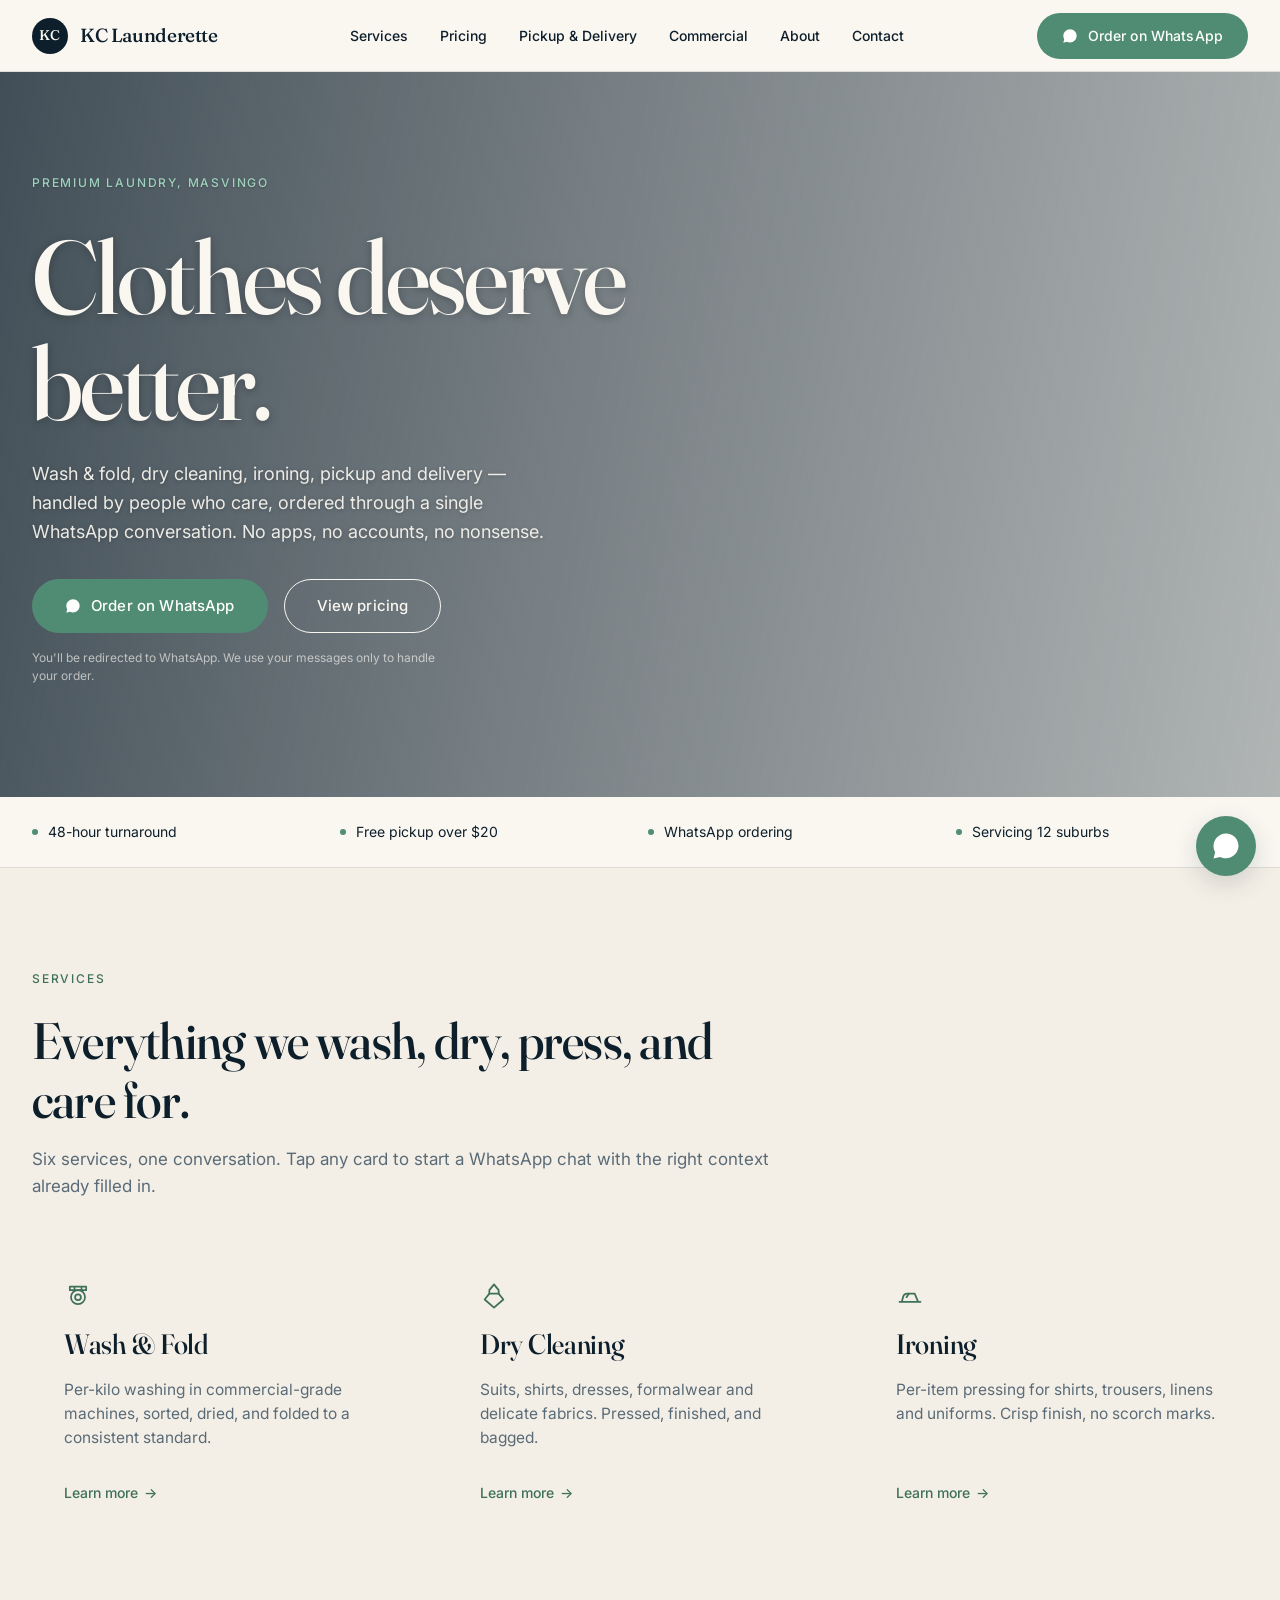
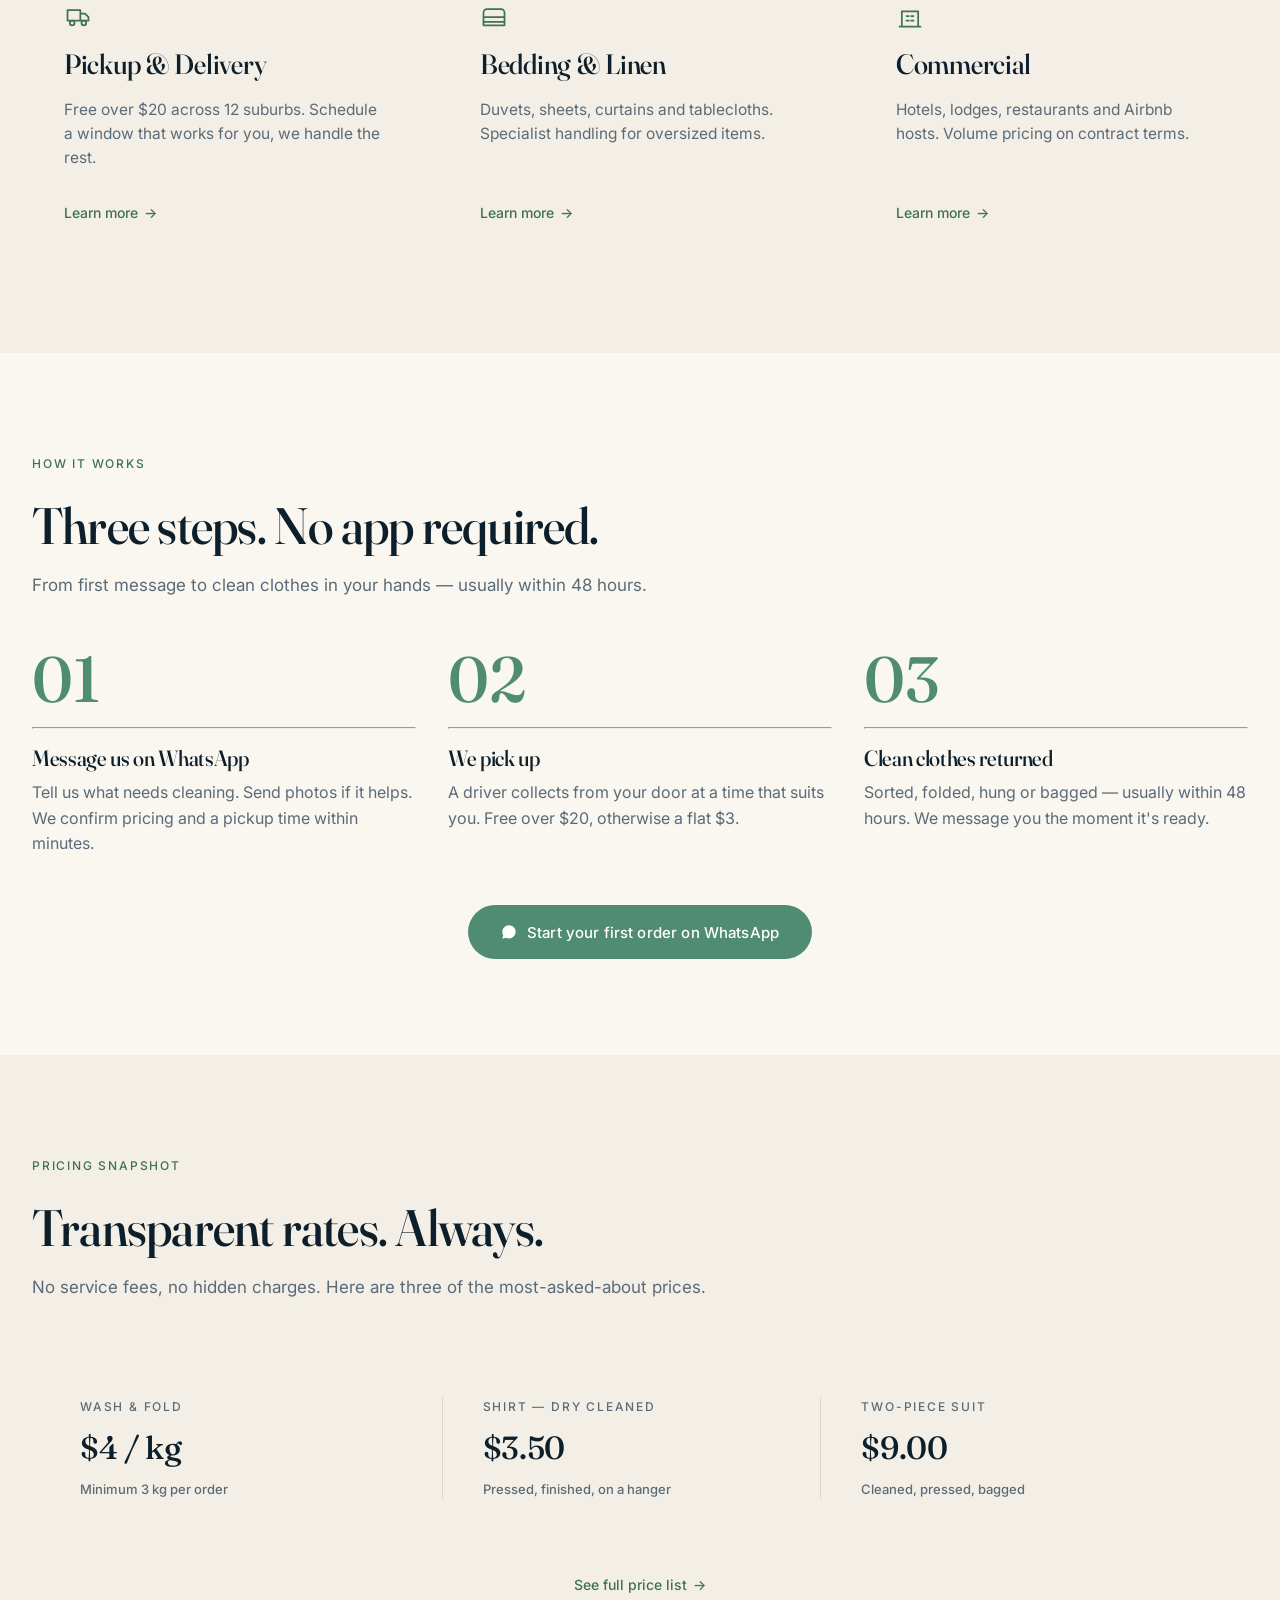
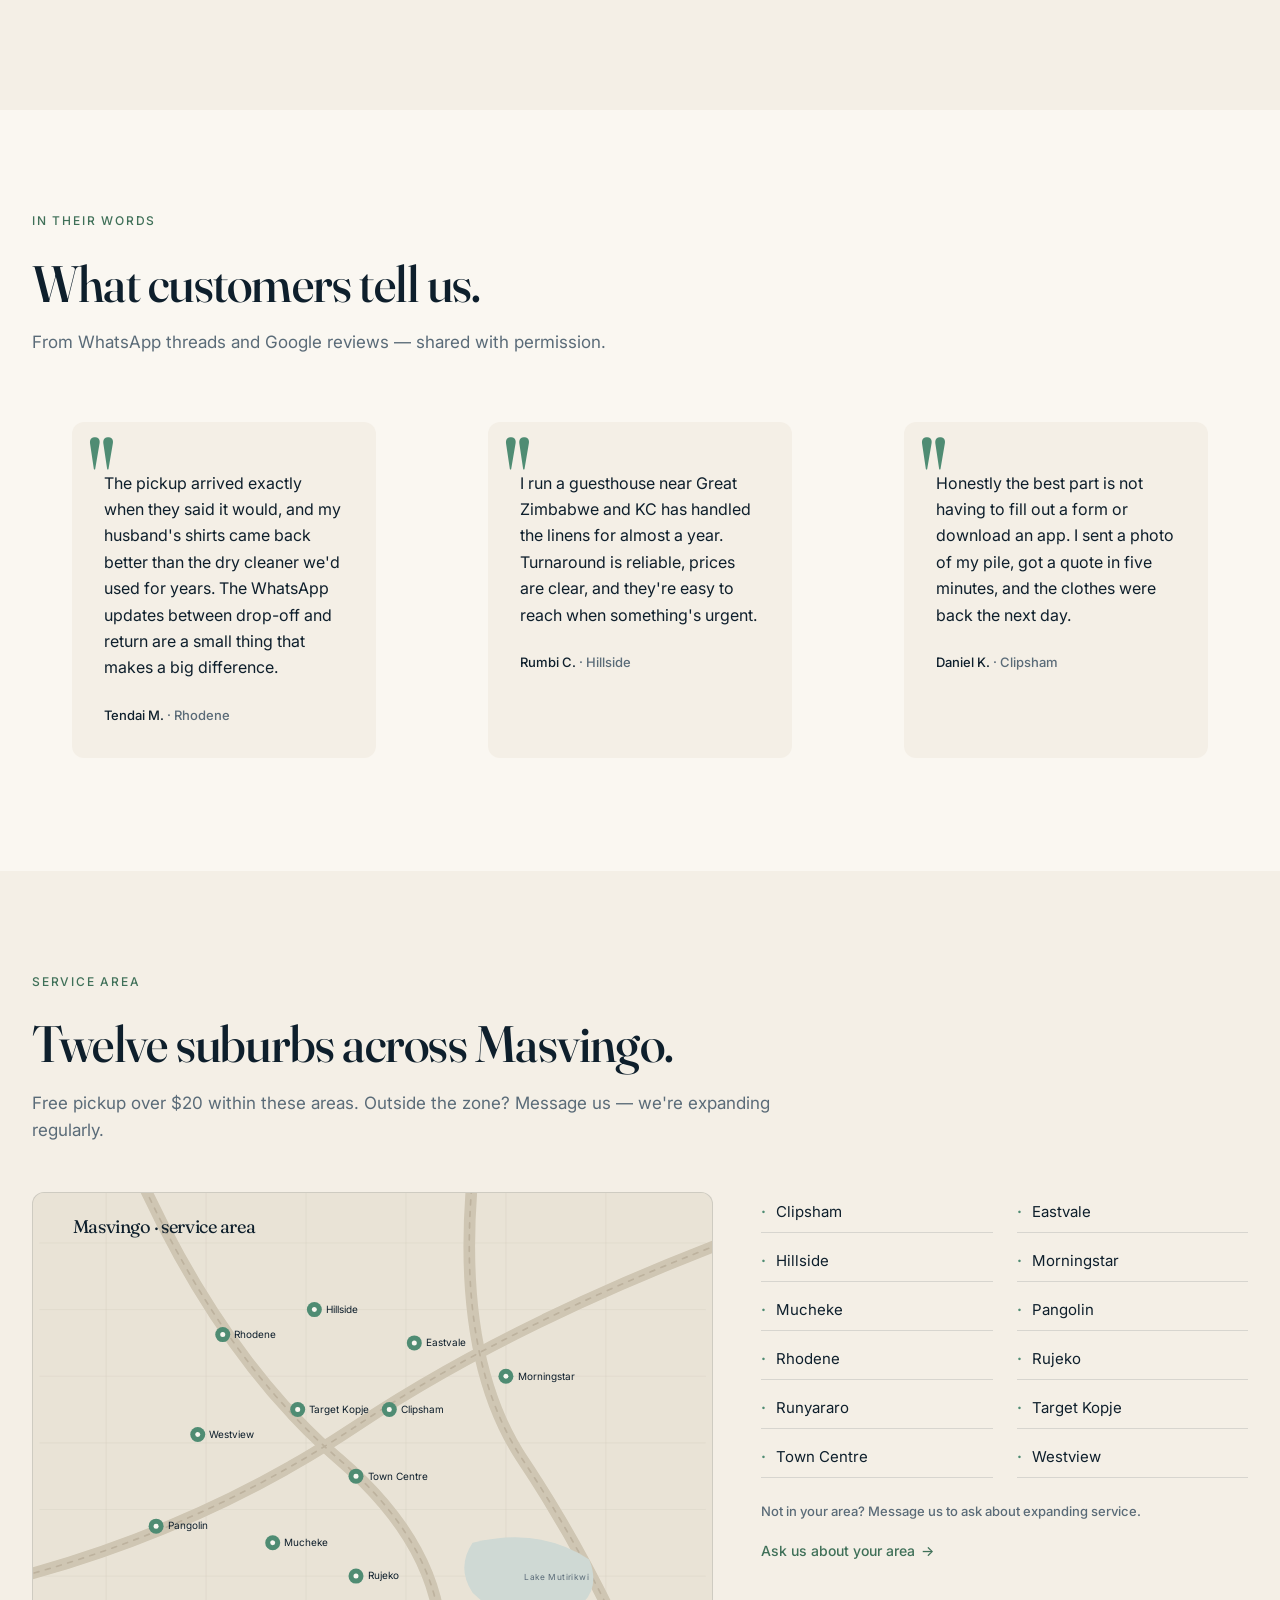
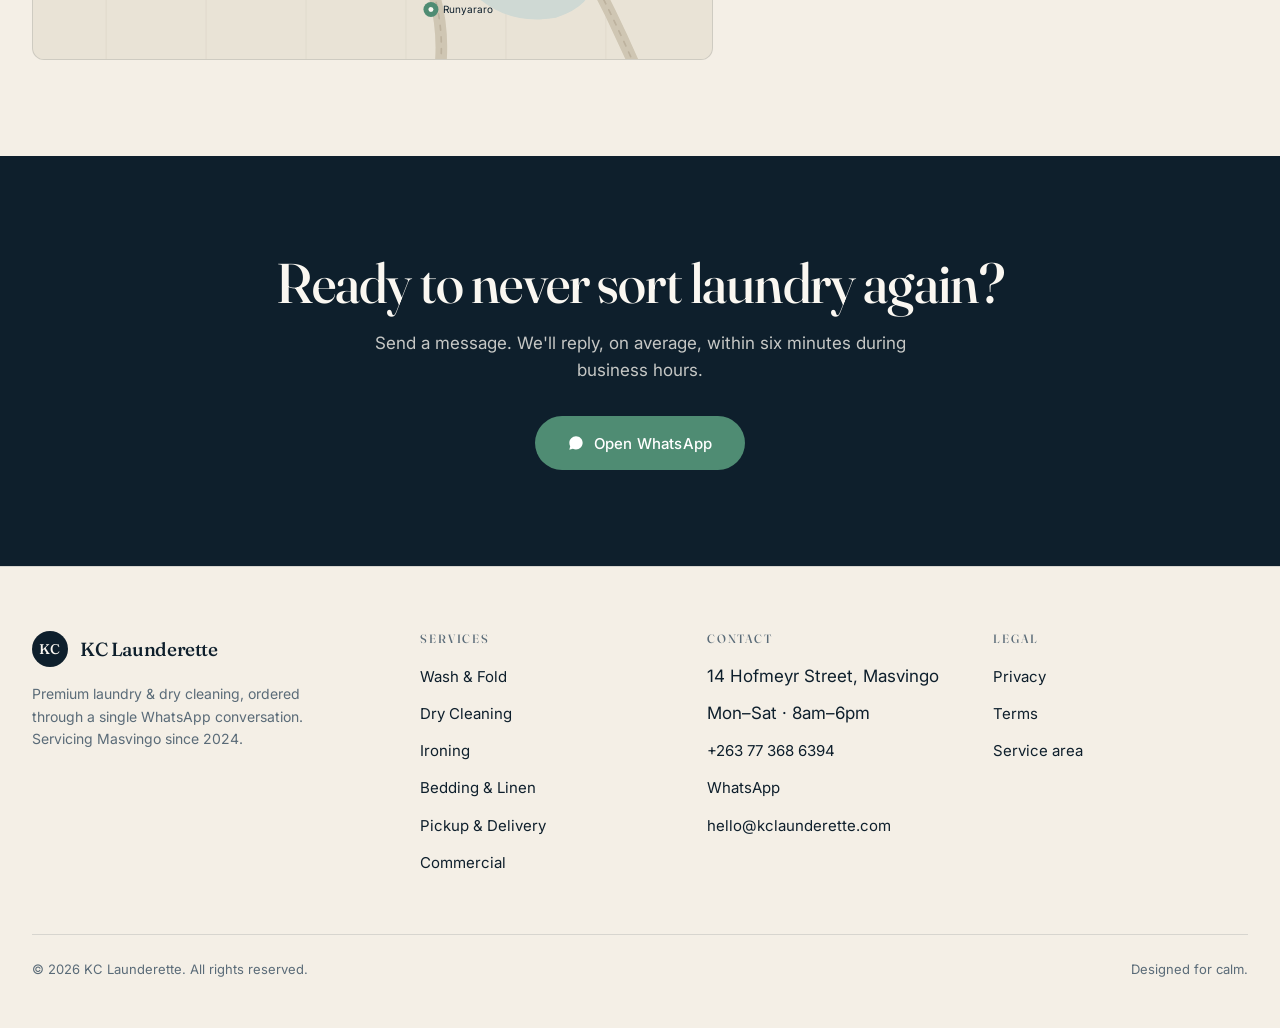
==== commit 8f7b9ee5: "Replace hero carousel with full-bleed folded-clothes background The hero is now a single full-width " ====
--- a/index.html
+++ b/index.html
@@ -114,135 +114,49 @@
 <main id="main">
 
 <!-- =====================================================================
-     1. Hero — with image carousel
+     1. Hero — full-bleed photograph
      ===================================================================== -->
 <section class="hero">
-  <div class="container">
-    <div class="hero__grid">
-      <div class="hero__copy">
-        <span class="eyebrow">Premium laundry, Masvingo</span>
-        <h1 class="hero__headline">Clothes deserve better.</h1>
-        <p class="hero__sub">
-          Wash &amp; fold, dry cleaning, ironing, pickup and delivery —
-          handled by people who care, ordered through a single WhatsApp
-          conversation. No apps, no accounts, no nonsense.
-        </p>
-        <div class="hero__buttons">
-          <a class="btn btn--navy btn--whatsapp btn--lg" href="https://wa.me/263773686394?text=Hi%20KC%20Launderette%2C%20I%27d%20like%20to%20place%20an%20order.%20Could%20you%20tell%20me%20more%20about%20how%20it%20works%3F" data-source="home-hero" data-label="Order on WhatsApp" target="_blank" rel="noopener">
-            <svg class="icon-whatsapp" viewBox="0 0 24 24" fill="currentColor" aria-hidden="true"><path d="M17.5 14.4c-.3-.1-1.7-.8-2-.9-.3-.1-.5-.2-.7.2-.2.3-.7.9-.9 1.1-.2.2-.3.2-.6.1-.3-.1-1.2-.4-2.3-1.4-.9-.8-1.4-1.7-1.6-2-.2-.3 0-.5.1-.6.1-.1.3-.4.4-.5.1-.2.2-.3.3-.5.1-.2 0-.4 0-.5l-.7-1.8c-.2-.5-.4-.4-.6-.4h-.5c-.2 0-.5.1-.7.4-.3.3-1 1-1 2.4s1 2.8 1.2 3c.1.2 2 3.1 4.9 4.4.7.3 1.2.5 1.6.6.7.2 1.3.2 1.8.1.5-.1 1.7-.7 1.9-1.4.2-.7.2-1.2.2-1.4-.1-.1-.3-.2-.6-.3zM12 2C6.5 2 2 6.5 2 12c0 1.8.5 3.4 1.3 4.9L2 22l5.3-1.3c1.4.7 3 1.1 4.7 1.1 5.5 0 10-4.5 10-10S17.5 2 12 2z"/></svg>
-            Order on WhatsApp
-          </a>
-          <a class="btn btn--secondary btn--lg" href="pricing.html">View pricing</a>
-        </div>
-        <p class="privacy-note">
-          You'll be redirected to WhatsApp. We use your messages only to handle your order.
-        </p>
-      </div>
-
-      <!-- Hero carousel -->
-      <div class="hero__art">
-        <div
-          class="carousel"
-          data-carousel
-          data-autoplay="5500"
-          role="region"
-          aria-roledescription="carousel"
-          aria-label="Editorial photographs of laundry care"
-        >
-          <div class="carousel__track" data-carousel-track>
-
-            <div class="carousel__slide" data-carousel-slide
-                 data-caption="Folded shirts · sorting station"
-                 data-credit="Dan LeFebvre / Unsplash"
-                 data-credit-url="https://unsplash.com/photos/a-stack-of-folded-shirts-sitting-on-top-of-a-blue-table-APUvZYCjPJ0"
-                 aria-hidden="false">
-              <img class="carousel__img"
-                   src="https://images.unsplash.com/photo-1635274605638-d44babc08a4f?w=1400&q=80&auto=format&fit=crop"
-                   srcset="https://images.unsplash.com/photo-1635274605638-d44babc08a4f?w=600&q=75&auto=format&fit=crop 600w,
-                           https://images.unsplash.com/photo-1635274605638-d44babc08a4f?w=1000&q=80&auto=format&fit=crop 1000w,
-                           https://images.unsplash.com/photo-1635274605638-d44babc08a4f?w=1600&q=80&auto=format&fit=crop 1600w"
-                   sizes="(min-width: 1024px) 44vw, 100vw"
-                   alt="A stack of neatly folded shirts on a textured surface"
-                   loading="eager" decoding="async" />
-            </div>
-
-            <div class="carousel__slide" data-carousel-slide
-                 data-caption="Commercial machines · the laundry floor"
-                 data-credit="Oli Woodman / Unsplash"
-                 data-credit-url="https://unsplash.com/photos/white-front-load-washing-machines-f4jsI88K7ds"
-                 aria-hidden="true">
-              <img class="carousel__img"
-                   src="https://images.unsplash.com/photo-1604335398980-ededcadcc37d?w=1400&q=80&auto=format&fit=crop"
-                   srcset="https://images.unsplash.com/photo-1604335398980-ededcadcc37d?w=600&q=75&auto=format&fit=crop 600w,
-                           https://images.unsplash.com/photo-1604335398980-ededcadcc37d?w=1000&q=80&auto=format&fit=crop 1000w,
-                           https://images.unsplash.com/photo-1604335398980-ededcadcc37d?w=1600&q=80&auto=format&fit=crop 1600w"
-                   sizes="(min-width: 1024px) 44vw, 100vw"
-                   alt="A row of white front-load commercial washing machines"
-                   loading="lazy" decoding="async" />
-            </div>
-
-            <div class="carousel__slide" data-carousel-slide
-                 data-caption="Receiving counter · drop-off"
-                 data-credit="Bianca Jordan / Unsplash"
-                 data-credit-url="https://unsplash.com/photos/photo-of-empty-laundy-shop-o7SvheEZoks"
-                 aria-hidden="true">
-              <img class="carousel__img"
-                   src="https://images.unsplash.com/photo-1521656693074-0ef32e80a5d5?w=1400&q=80&auto=format&fit=crop"
-                   srcset="https://images.unsplash.com/photo-1521656693074-0ef32e80a5d5?w=600&q=75&auto=format&fit=crop 600w,
-                           https://images.unsplash.com/photo-1521656693074-0ef32e80a5d5?w=1000&q=80&auto=format&fit=crop 1000w,
-                           https://images.unsplash.com/photo-1521656693074-0ef32e80a5d5?w=1600&q=80&auto=format&fit=crop 1600w"
-                   sizes="(min-width: 1024px) 44vw, 100vw"
-                   alt="Interior of a clean, well-lit laundry shop"
-                   loading="lazy" decoding="async" />
-            </div>
-
-            <div class="carousel__slide" data-carousel-slide
-                 data-caption="Wash bay · industrial line"
-                 data-credit="Douglas Monterrosa / Unsplash"
-                 data-credit-url="https://unsplash.com/photos/a-row-of-washers-and-dryers-in-a-laundry-room-rHKYg9rb074"
-                 aria-hidden="true">
-              <img class="carousel__img"
-                   src="https://images.unsplash.com/photo-1638949493140-edb10b7be2f3?w=1400&q=80&auto=format&fit=crop"
-                   srcset="https://images.unsplash.com/photo-1638949493140-edb10b7be2f3?w=600&q=75&auto=format&fit=crop 600w,
-                           https://images.unsplash.com/photo-1638949493140-edb10b7be2f3?w=1000&q=80&auto=format&fit=crop 1000w,
-                           https://images.unsplash.com/photo-1638949493140-edb10b7be2f3?w=1600&q=80&auto=format&fit=crop 1600w"
-                   sizes="(min-width: 1024px) 44vw, 100vw"
-                   alt="A row of washers and dryers in a laundry room"
-                   loading="lazy" decoding="async" />
-            </div>
-
-            <div class="carousel__slide" data-carousel-slide
-                 data-caption="Folding table · ready to dispatch"
-                 data-credit="Ian Valerio / Unsplash"
-                 data-credit-url="https://unsplash.com/photos/white-table-inside-room-13n8I-_H7_Y"
-                 aria-hidden="true">
-              <img class="carousel__img"
-                   src="https://images.unsplash.com/photo-1519638617638-c589a8ba5b76?w=1400&q=80&auto=format&fit=crop"
-                   srcset="https://images.unsplash.com/photo-1519638617638-c589a8ba5b76?w=600&q=75&auto=format&fit=crop 600w,
-                           https://images.unsplash.com/photo-1519638617638-c589a8ba5b76?w=1000&q=80&auto=format&fit=crop 1000w,
-                           https://images.unsplash.com/photo-1519638617638-c589a8ba5b76?w=1600&q=80&auto=format&fit=crop 1600w"
-                   sizes="(min-width: 1024px) 44vw, 100vw"
-                   alt="A clean white folding table inside a laundry workspace"
-                   loading="lazy" decoding="async" />
-            </div>
-
-          </div>
-
-          <button class="carousel__nav carousel__nav--prev" data-carousel-prev aria-label="Previous slide">
-            <svg viewBox="0 0 24 24" fill="none" stroke="currentColor" stroke-width="2" stroke-linecap="round" stroke-linejoin="round"><path d="M15 18l-6-6 6-6"/></svg>
-          </button>
-          <button class="carousel__nav carousel__nav--next" data-carousel-next aria-label="Next slide">
-            <svg viewBox="0 0 24 24" fill="none" stroke="currentColor" stroke-width="2" stroke-linecap="round" stroke-linejoin="round"><path d="M9 6l6 6-6 6"/></svg>
-          </button>
-
-          <span class="carousel__caption" data-carousel-caption aria-live="polite"></span>
-          <a class="carousel__credit" data-carousel-credit href="#" target="_blank" rel="noopener"></a>
-          <div class="carousel__dots" role="tablist" aria-label="Slide navigation" data-carousel-dots></div>
-        </div>
-      </div>
-    </div>
-
-    <!-- Trust strip -->
+  <div class="hero__bg" aria-hidden="true">
+    <img
+      src="https://images.unsplash.com/photo-1635274605638-d44babc08a4f?w=2000&q=80&auto=format&fit=crop"
+      srcset="https://images.unsplash.com/photo-1635274605638-d44babc08a4f?w=800&q=75&auto=format&fit=crop 800w,
+              https://images.unsplash.com/photo-1635274605638-d44babc08a4f?w=1400&q=80&auto=format&fit=crop 1400w,
+              https://images.unsplash.com/photo-1635274605638-d44babc08a4f?w=2000&q=80&auto=format&fit=crop 2000w,
+              https://images.unsplash.com/photo-1635274605638-d44babc08a4f?w=2800&q=80&auto=format&fit=crop 2800w"
+      sizes="100vw"
+      alt=""
+      fetchpriority="high"
+      loading="eager"
+      decoding="async" />
+  </div>
+
+  <div class="container">
+    <div class="hero__copy">
+      <span class="eyebrow">Premium laundry, Masvingo</span>
+      <h1 class="hero__headline">Clothes deserve better.</h1>
+      <p class="hero__sub">
+        Wash &amp; fold, dry cleaning, ironing, pickup and delivery —
+        handled by people who care, ordered through a single WhatsApp
+        conversation. No apps, no accounts, no nonsense.
+      </p>
+      <div class="hero__buttons">
+        <a class="btn btn--primary btn--whatsapp btn--lg" href="https://wa.me/263773686394?text=Hi%20KC%20Launderette%2C%20I%27d%20like%20to%20place%20an%20order.%20Could%20you%20tell%20me%20more%20about%20how%20it%20works%3F" data-source="home-hero" data-label="Order on WhatsApp" target="_blank" rel="noopener">
+          <svg class="icon-whatsapp" viewBox="0 0 24 24" fill="currentColor" aria-hidden="true"><path d="M17.5 14.4c-.3-.1-1.7-.8-2-.9-.3-.1-.5-.2-.7.2-.2.3-.7.9-.9 1.1-.2.2-.3.2-.6.1-.3-.1-1.2-.4-2.3-1.4-.9-.8-1.4-1.7-1.6-2-.2-.3 0-.5.1-.6.1-.1.3-.4.4-.5.1-.2.2-.3.3-.5.1-.2 0-.4 0-.5l-.7-1.8c-.2-.5-.4-.4-.6-.4h-.5c-.2 0-.5.1-.7.4-.3.3-1 1-1 2.4s1 2.8 1.2 3c.1.2 2 3.1 4.9 4.4.7.3 1.2.5 1.6.6.7.2 1.3.2 1.8.1.5-.1 1.7-.7 1.9-1.4.2-.7.2-1.2.2-1.4-.1-.1-.3-.2-.6-.3zM12 2C6.5 2 2 6.5 2 12c0 1.8.5 3.4 1.3 4.9L2 22l5.3-1.3c1.4.7 3 1.1 4.7 1.1 5.5 0 10-4.5 10-10S17.5 2 12 2z"/></svg>
+          Order on WhatsApp
+        </a>
+        <a class="btn btn--ghost-cream btn--lg" href="pricing.html">View pricing</a>
+      </div>
+      <p class="privacy-note">
+        You'll be redirected to WhatsApp. We use your messages only to handle your order.
+      </p>
+    </div>
+  </div>
+</section>
+
+<!-- Trust strip -->
+<section class="section--trust">
+  <div class="container">
     <div class="trust-strip">
       <div class="trust-strip__row">
         <div class="trust-strip__item"><span class="trust-strip__dot"></span>48-hour turnaround</div>
--- a/assets/css/styles.css
+++ b/assets/css/styles.css
@@ -423,49 +423,97 @@
 .link-mint:hover::after { transform: translateX(3px); }
 
 /* --------------------------------------------------------------------------
-   7. Hero
+   7. Hero — full-bleed background photograph
    -------------------------------------------------------------------------- */
 .hero {
-  padding: var(--space-6) 0 var(--space-8);
   position: relative;
+  isolation: isolate;
+  overflow: hidden;
+  color: var(--cream-paper);
+  display: flex;
+  align-items: flex-end;
+  min-height: 560px;
+  padding: var(--space-8) 0 var(--space-6);
 }
 @media (min-width: 768px) {
-  .hero { padding: var(--space-8) 0 var(--space-12); }
+  .hero {
+    min-height: clamp(620px, 78vh, 820px);
+    align-items: center;
+    padding: var(--space-12) 0;
+  }
+}
+
+/* Background photograph */
+.hero__bg {
+  position: absolute;
+  inset: 0;
+  z-index: -2;
+  pointer-events: none;
+}
+.hero__bg img {
+  width: 100%;
+  height: 100%;
+  object-fit: cover;
+  object-position: center;
+  display: block;
+  filter: saturate(0.92);
+}
+
+/* Navy gradient overlay for legibility */
+.hero__bg::after {
+  content: "";
+  position: absolute;
+  inset: 0;
+  background:
+    linear-gradient(
+      180deg,
+      rgba(14, 31, 44, 0.42) 0%,
+      rgba(14, 31, 44, 0.55) 55%,
+      rgba(14, 31, 44, 0.85) 100%
+    );
 }
 @media (min-width: 1024px) {
-  .hero { padding: var(--space-12) 0 var(--space-16); }
-}
-
-.hero__grid {
-  display: grid;
-  grid-template-columns: 1fr;
-  gap: var(--space-4);
-  align-items: center;
-}
-@media (min-width: 768px) {
-  .hero__grid { gap: var(--space-6); }
-}
-@media (min-width: 1024px) {
-  .hero__grid { grid-template-columns: 56% 44%; gap: var(--space-8); }
-}
-
-.hero__copy { max-width: 640px; }
+  .hero__bg::after {
+    background:
+      linear-gradient(
+        100deg,
+        rgba(14, 31, 44, 0.78) 0%,
+        rgba(14, 31, 44, 0.55) 45%,
+        rgba(14, 31, 44, 0.30) 100%
+      );
+  }
+}
+
+.hero__copy {
+  max-width: 620px;
+  position: relative;
+  z-index: 1;
+}
+
+.hero .eyebrow {
+  color: #9ED2BC;
+  text-shadow: 0 1px 2px rgba(0, 0, 0, 0.25);
+}
+
 .hero__headline {
   font-family: var(--font-display);
   font-weight: 500;
-  font-size: clamp(40px, 9vw, 96px);
+  font-size: clamp(44px, 9vw, 104px);
   line-height: 1.02;
   letter-spacing: -0.025em;
-  color: var(--navy);
+  color: var(--cream-paper);
   margin: var(--space-2) 0 var(--space-3);
   font-variation-settings: "opsz" 144;
-}
+  text-shadow: 0 2px 8px rgba(0, 0, 0, 0.25);
+}
+
 .hero__sub {
   font-size: 17px;
   line-height: 1.6;
-  color: var(--ink-soft);
+  color: rgba(250, 247, 241, 0.92);
   max-width: 520px;
   margin: 0 0 var(--space-4);
+  text-shadow: 0 1px 4px rgba(0, 0, 0, 0.25);
 }
 @media (min-width: 768px) { .hero__sub { font-size: 18px; } }
 
@@ -479,151 +527,8 @@
   .hero__buttons .btn { flex: 0 1 auto; }
 }
 
-.hero__art {
-  position: relative;
-  aspect-ratio: 4 / 5;
-  border-radius: 8px;
-  overflow: hidden;
-  background: var(--cream-deep);
-  box-shadow: 0 24px 60px -20px rgba(14, 31, 44, 0.25);
-}
-@media (max-width: 767px) {
-  .hero__art { aspect-ratio: 4 / 3; }
-}
-
-/* --------------------------------------------------------------------------
-   7b. Carousel
-   -------------------------------------------------------------------------- */
-.carousel {
-  position: relative;
-  width: 100%;
-  height: 100%;
-  overflow: hidden;
-  background: var(--cream-deep);
-  touch-action: pan-y;
-}
-
-.carousel__track {
-  display: flex;
-  height: 100%;
-  width: 100%;
-  transition: transform 600ms var(--ease);
-  will-change: transform;
-}
-
-.carousel__slide {
-  flex: 0 0 100%;
-  width: 100%;
-  height: 100%;
-  position: relative;
-}
-
-.carousel__img {
-  width: 100%;
-  height: 100%;
-  object-fit: cover;
-  display: block;
-  filter: saturate(0.92) brightness(0.97);
-}
-
-/* Soft gradient overlay for legibility of caption/credit */
-.carousel__slide::after {
-  content: "";
-  position: absolute;
-  inset: 0;
-  pointer-events: none;
-  background: linear-gradient(
-    180deg,
-    rgba(14, 31, 44, 0) 55%,
-    rgba(14, 31, 44, 0.55) 100%
-  );
-}
-
-.carousel__caption {
-  position: absolute;
-  left: 16px;
-  bottom: 16px;
-  right: 64px;
-  z-index: 2;
-  color: var(--cream-paper);
-  font-family: var(--font-body);
-  font-size: 12px;
-  letter-spacing: 0.12em;
-  text-transform: uppercase;
-}
-@media (min-width: 768px) {
-  .carousel__caption { left: 24px; bottom: 24px; right: 80px; font-size: 13px; }
-}
-
-.carousel__credit {
-  position: absolute;
-  right: 12px;
-  bottom: 12px;
-  z-index: 2;
-  color: rgba(250, 247, 241, 0.72);
-  font-size: 10px;
-  letter-spacing: 0.08em;
-  text-transform: uppercase;
-  text-decoration: none;
-  background: rgba(14, 31, 44, 0.35);
-  padding: 4px 8px;
-  border-radius: 999px;
-  backdrop-filter: blur(4px);
-}
-.carousel__credit:hover { color: #fff; background: rgba(14, 31, 44, 0.55); }
-
-/* Dots */
-.carousel__dots {
-  position: absolute;
-  left: 50%;
-  bottom: 14px;
-  transform: translateX(-50%);
-  display: flex;
-  gap: 8px;
-  padding: 8px 12px;
-  background: rgba(14, 31, 44, 0.18);
-  border-radius: 999px;
-  backdrop-filter: blur(6px);
-  z-index: 3;
-}
-.carousel__dot {
-  width: 8px;
-  height: 8px;
-  border-radius: 999px;
-  background: rgba(255, 255, 255, 0.55);
-  border: 0;
-  padding: 0;
-  cursor: pointer;
-  transition: background var(--transition-fast), width var(--transition-fast);
-}
-.carousel__dot[aria-selected="true"] {
-  background: var(--cream-paper);
-  width: 24px;
-}
-.carousel__dot:focus-visible { outline: 2px solid var(--mint); outline-offset: 2px; }
-
-/* Prev / next — desktop only */
-.carousel__nav {
-  position: absolute;
-  top: 50%;
-  transform: translateY(-50%);
-  width: 44px;
-  height: 44px;
-  border-radius: 999px;
-  background: rgba(250, 247, 241, 0.85);
-  color: var(--navy);
-  display: none;
-  align-items: center;
-  justify-content: center;
-  z-index: 3;
-  transition: background var(--transition-fast), transform var(--transition-fast);
-}
-.carousel__nav:hover { background: var(--cream-paper); transform: translateY(-50%) scale(1.05); }
-.carousel__nav--prev { left: 12px; }
-.carousel__nav--next { right: 12px; }
-.carousel__nav svg { width: 20px; height: 20px; }
-@media (min-width: 768px) and (hover: hover) {
-  .carousel__nav { display: inline-flex; }
+.hero .privacy-note {
+  color: rgba(250, 247, 241, 0.65);
 }
 
 /* Editorial photographic placeholder — folded textile vignette */
@@ -704,11 +609,20 @@
 }
 
 /* Trust strip */
+.section--trust {
+  background: var(--cream-paper);
+  padding: var(--space-3) 0;
+  border-bottom: 1px solid var(--hairline);
+}
 .trust-strip {
-  margin-top: var(--space-6);
   border-top: 1px solid var(--hairline);
   border-bottom: 1px solid var(--hairline);
   padding: var(--space-3) 0;
+}
+.section--trust .trust-strip {
+  border-top: 0;
+  border-bottom: 0;
+  padding: 0;
 }
 .trust-strip__row {
   display: grid;
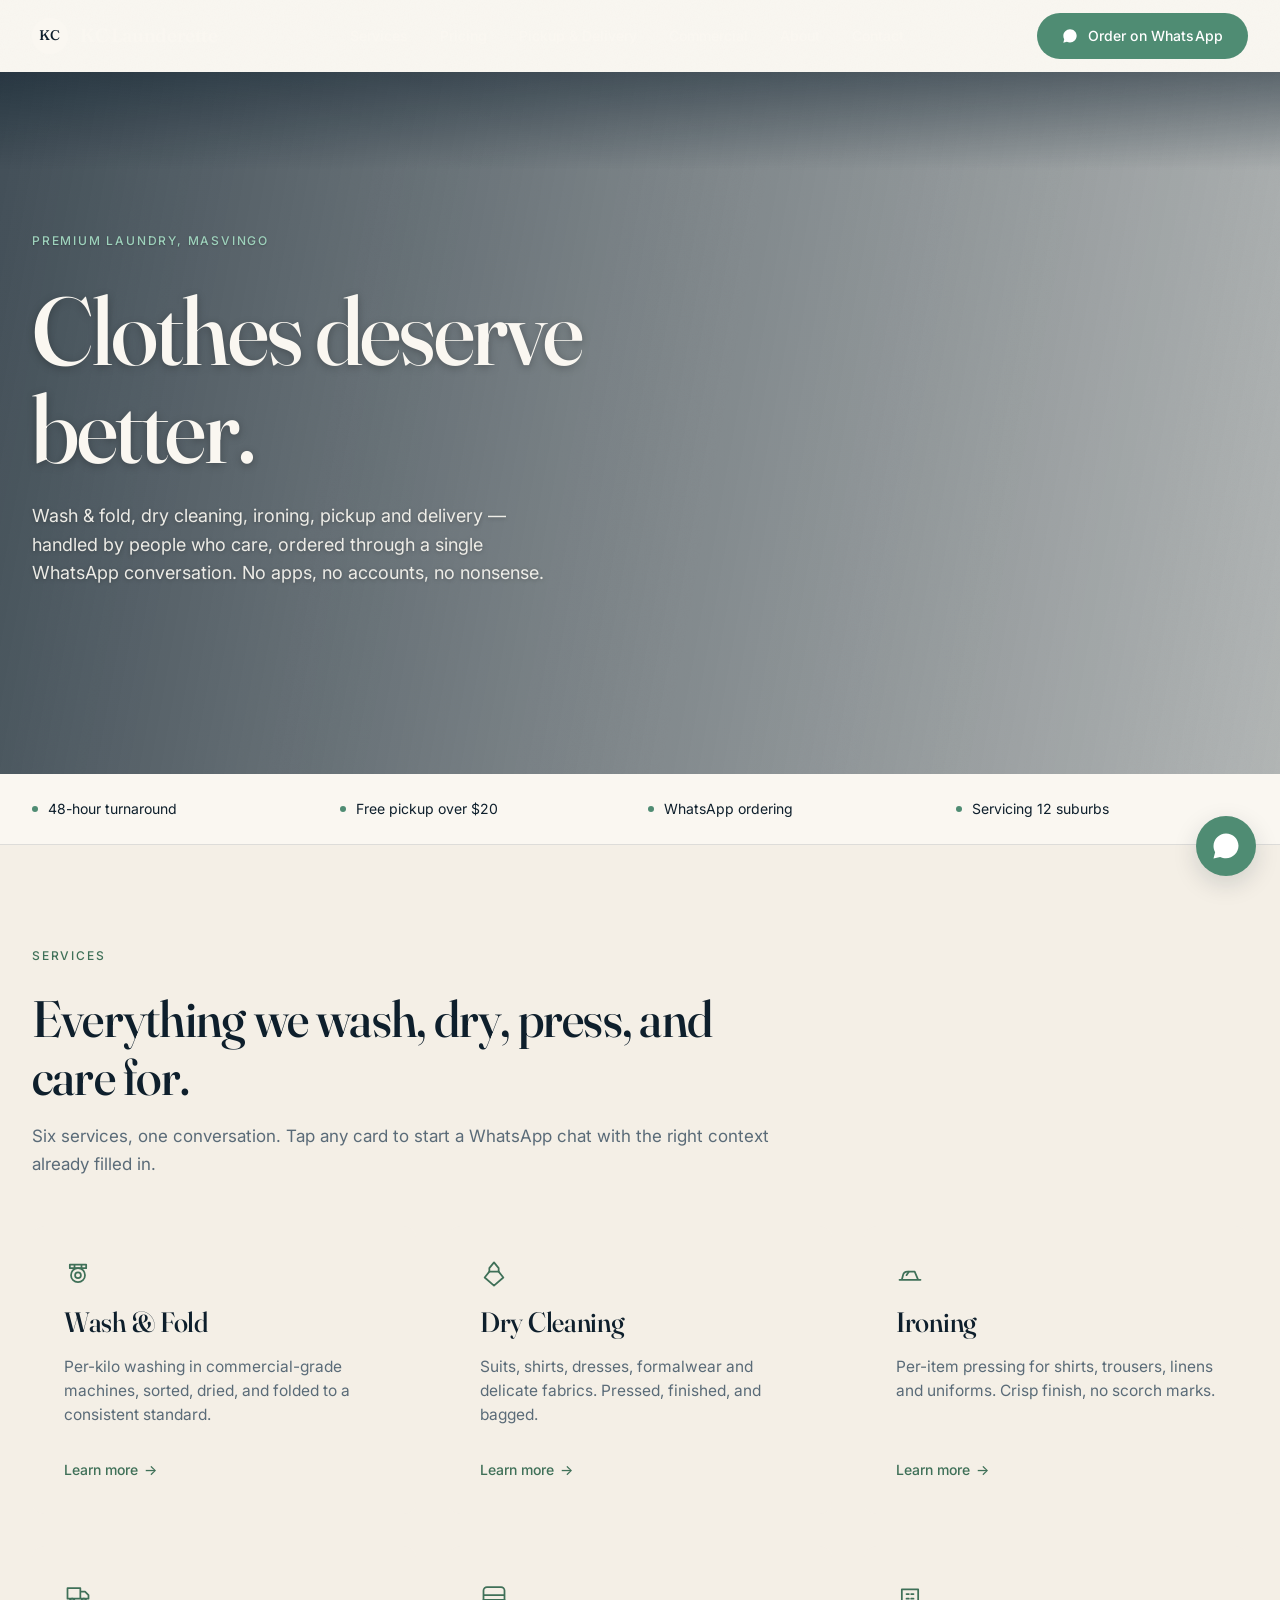
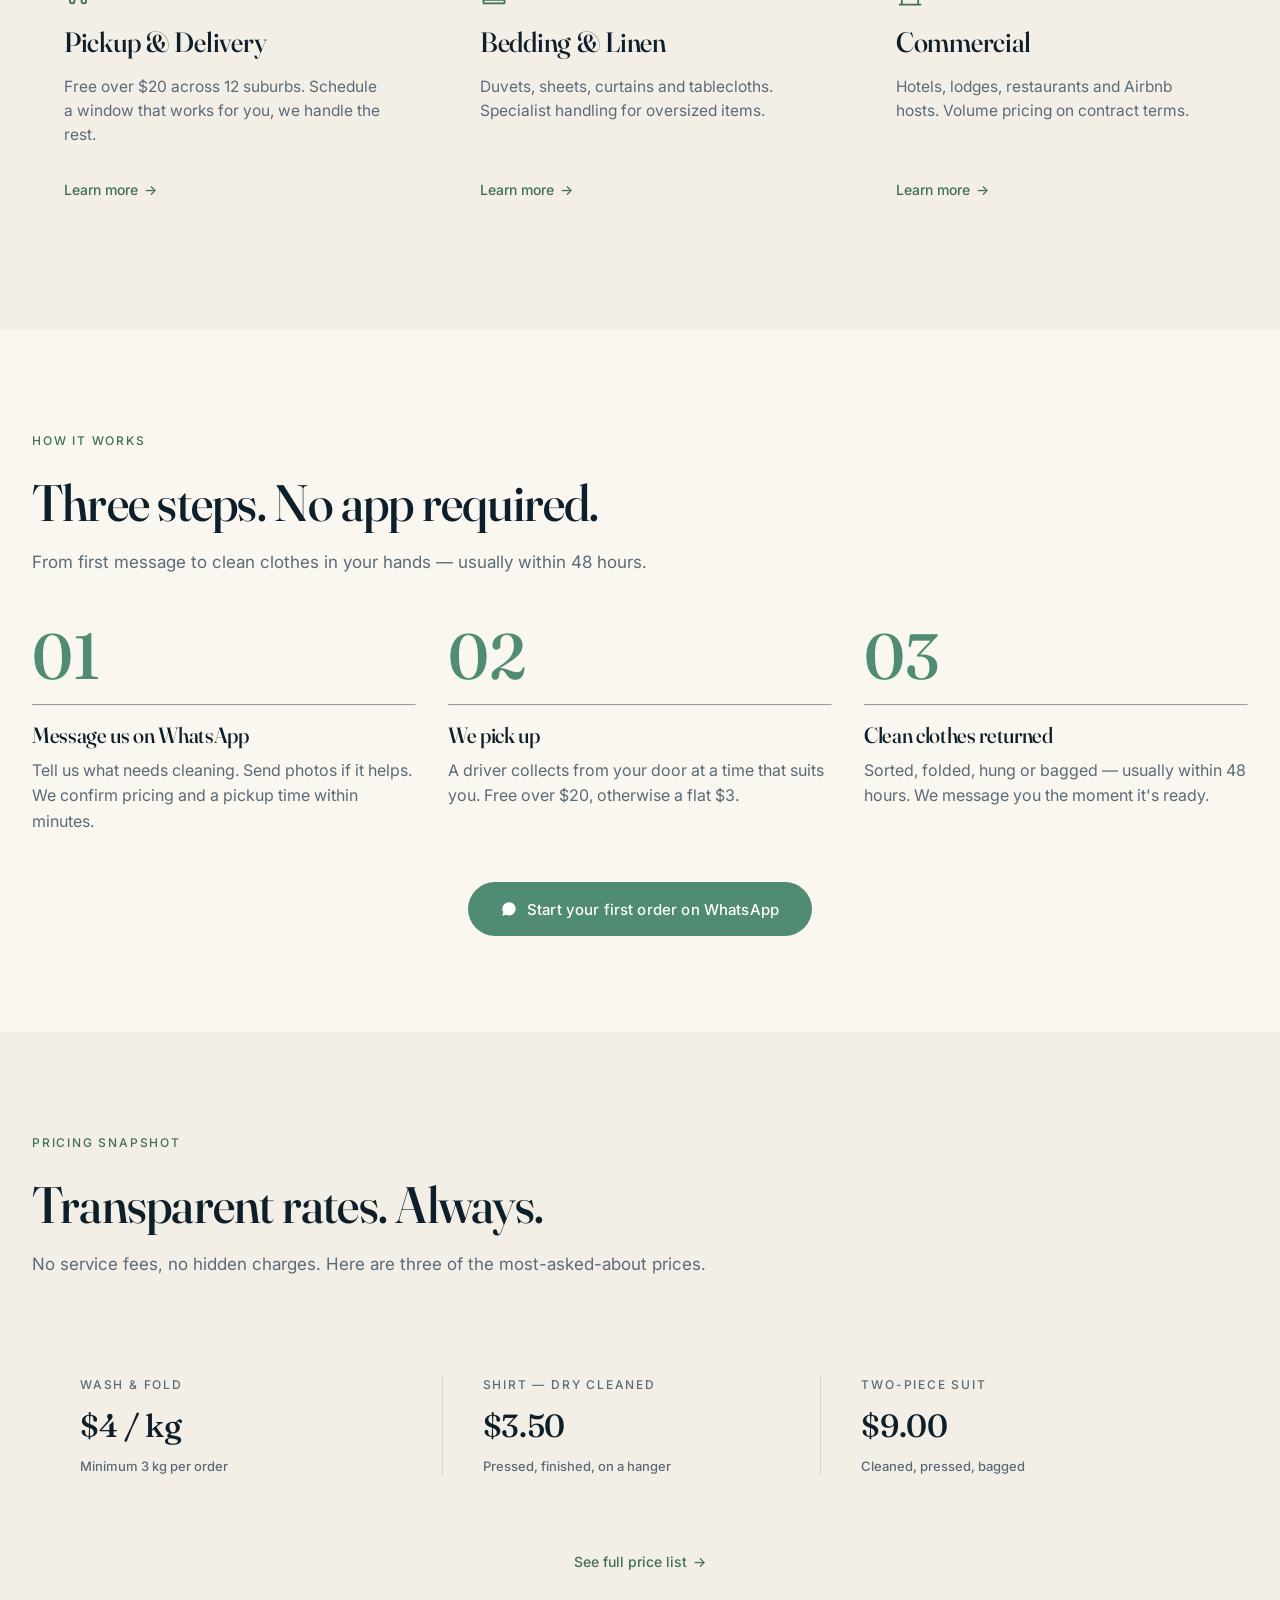
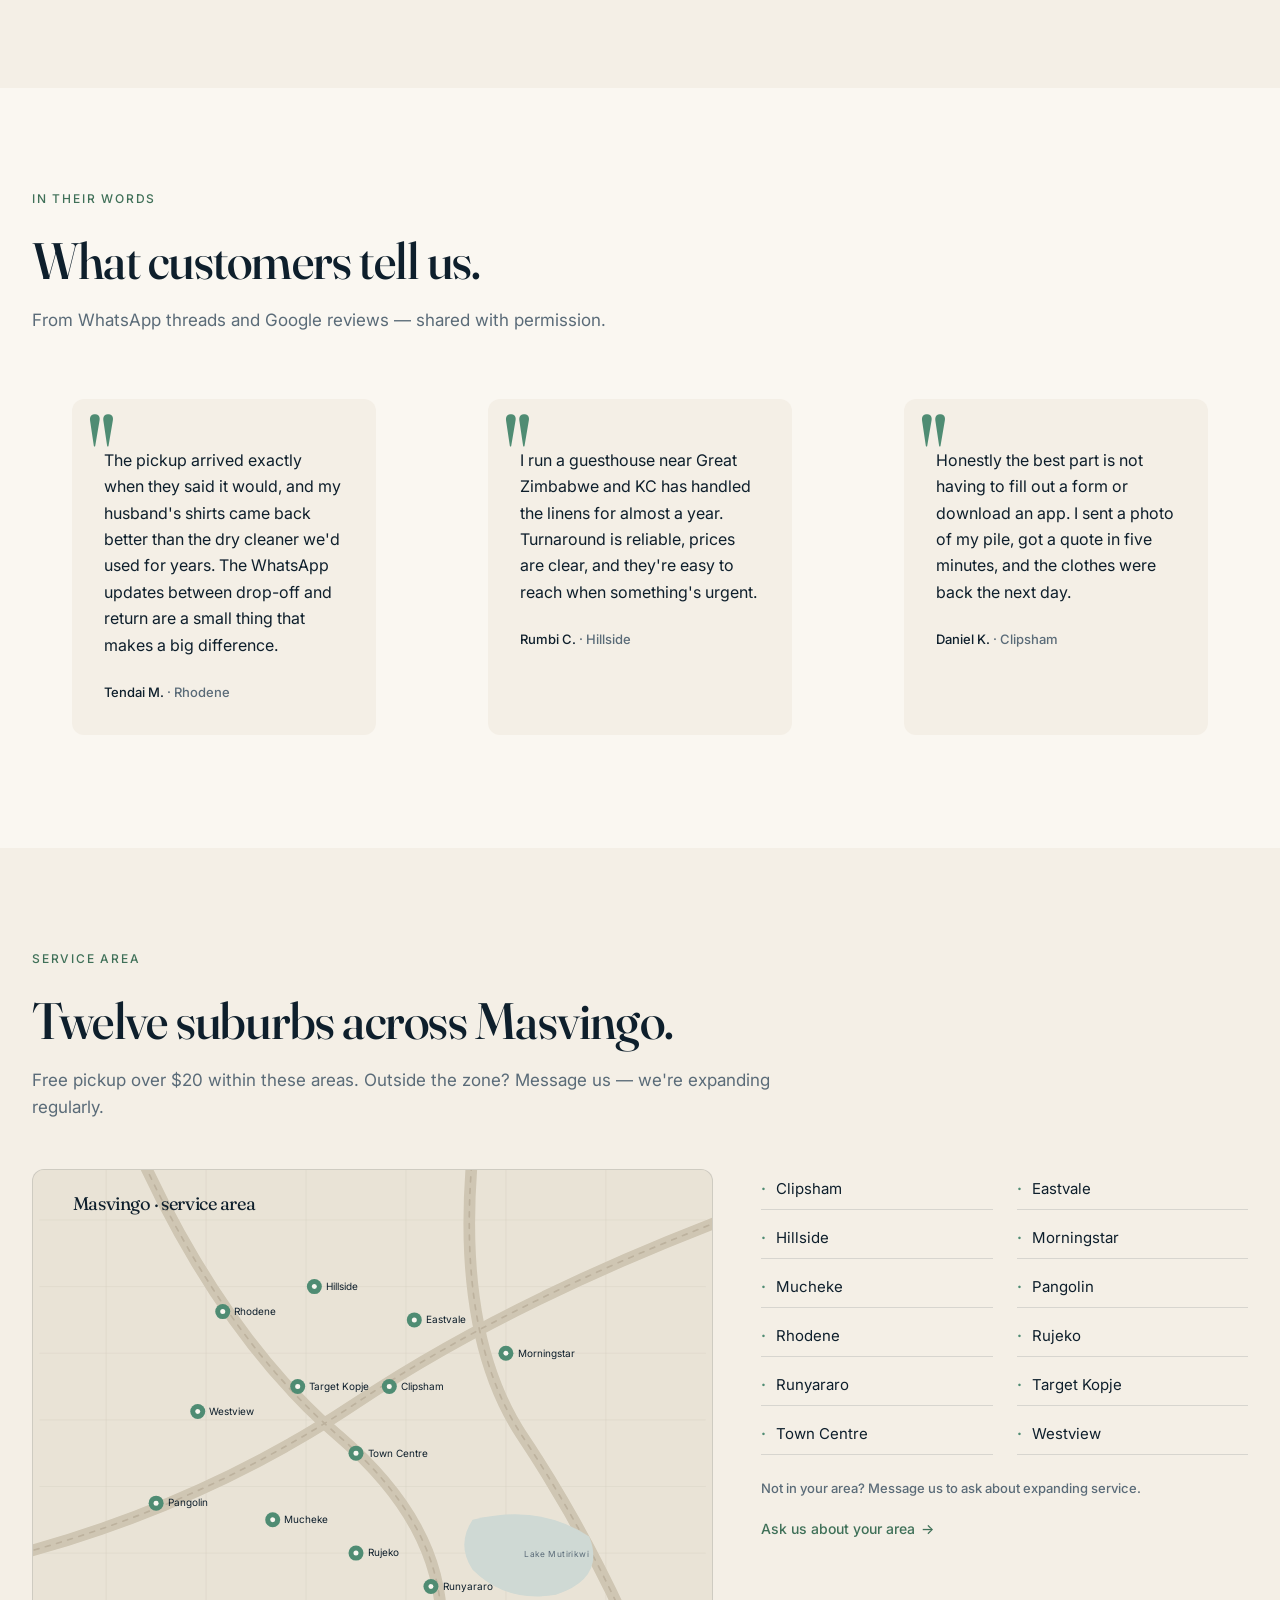
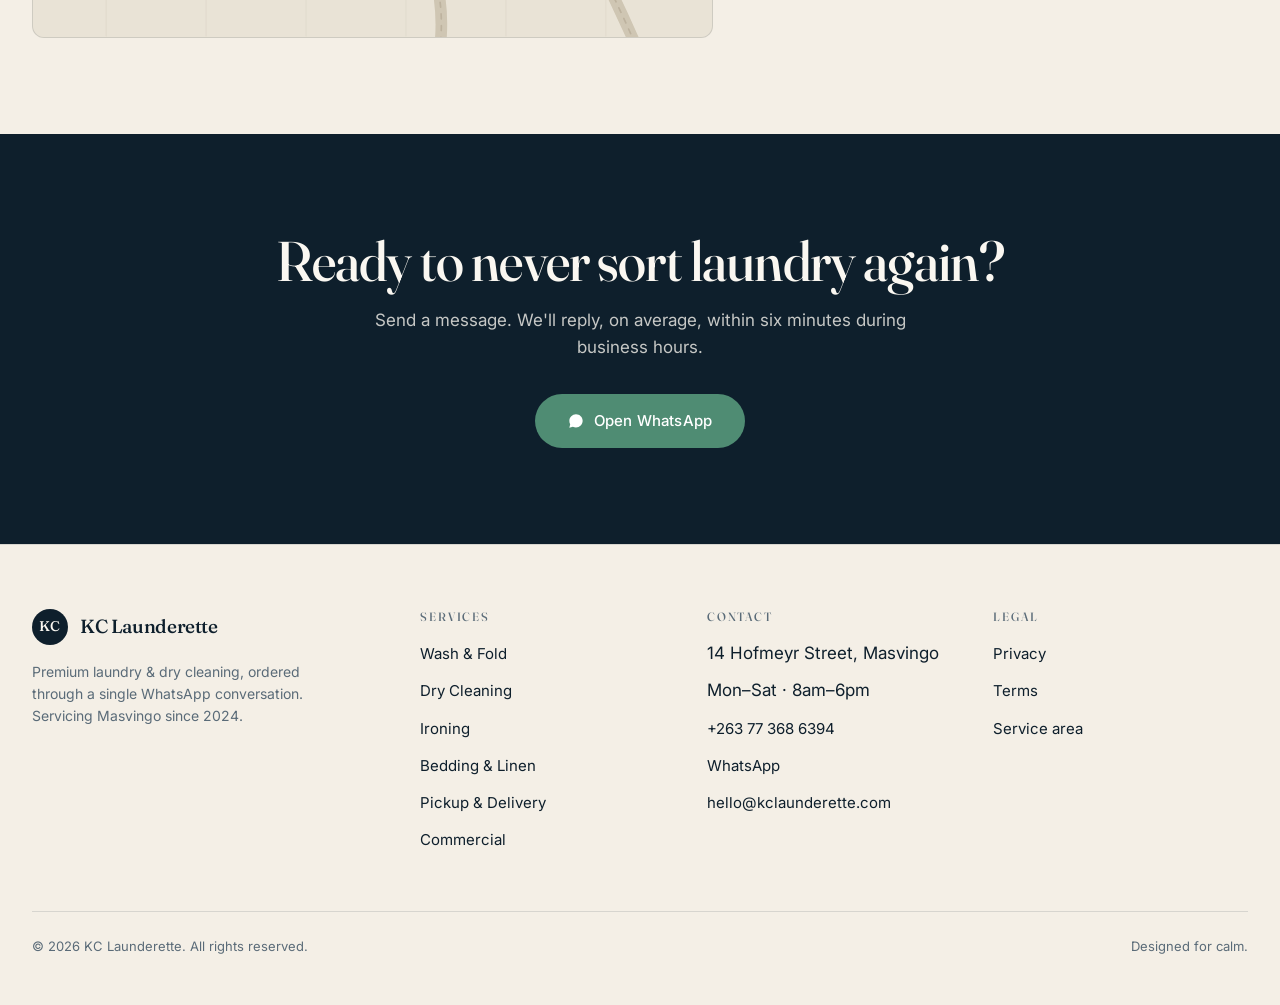
==== commit 27c08cfb: "Hero polish: rotating headline, transparent nav, no buttons - Removed 'Order on WhatsApp' / 'View pr" ====
--- a/index.html
+++ b/index.html
@@ -134,21 +134,17 @@
   <div class="container">
     <div class="hero__copy">
       <span class="eyebrow">Premium laundry, Masvingo</span>
-      <h1 class="hero__headline">Clothes deserve better.</h1>
+      <h1 class="hero__headline" data-phrases data-interval="4200" aria-live="polite">
+        <span class="hero__phrase is-active">Clothes deserve better.</span>
+        <span class="hero__phrase">Forty-eight hours, door to door.</span>
+        <span class="hero__phrase">Premium care. Honest prices.</span>
+        <span class="hero__phrase">Hotels trust us. Households too.</span>
+        <span class="hero__phrase">Just send us a message.</span>
+      </h1>
       <p class="hero__sub">
         Wash &amp; fold, dry cleaning, ironing, pickup and delivery —
         handled by people who care, ordered through a single WhatsApp
         conversation. No apps, no accounts, no nonsense.
-      </p>
-      <div class="hero__buttons">
-        <a class="btn btn--primary btn--whatsapp btn--lg" href="https://wa.me/263773686394?text=Hi%20KC%20Launderette%2C%20I%27d%20like%20to%20place%20an%20order.%20Could%20you%20tell%20me%20more%20about%20how%20it%20works%3F" data-source="home-hero" data-label="Order on WhatsApp" target="_blank" rel="noopener">
-          <svg class="icon-whatsapp" viewBox="0 0 24 24" fill="currentColor" aria-hidden="true"><path d="M17.5 14.4c-.3-.1-1.7-.8-2-.9-.3-.1-.5-.2-.7.2-.2.3-.7.9-.9 1.1-.2.2-.3.2-.6.1-.3-.1-1.2-.4-2.3-1.4-.9-.8-1.4-1.7-1.6-2-.2-.3 0-.5.1-.6.1-.1.3-.4.4-.5.1-.2.2-.3.3-.5.1-.2 0-.4 0-.5l-.7-1.8c-.2-.5-.4-.4-.6-.4h-.5c-.2 0-.5.1-.7.4-.3.3-1 1-1 2.4s1 2.8 1.2 3c.1.2 2 3.1 4.9 4.4.7.3 1.2.5 1.6.6.7.2 1.3.2 1.8.1.5-.1 1.7-.7 1.9-1.4.2-.7.2-1.2.2-1.4-.1-.1-.3-.2-.6-.3zM12 2C6.5 2 2 6.5 2 12c0 1.8.5 3.4 1.3 4.9L2 22l5.3-1.3c1.4.7 3 1.1 4.7 1.1 5.5 0 10-4.5 10-10S17.5 2 12 2z"/></svg>
-          Order on WhatsApp
-        </a>
-        <a class="btn btn--ghost-cream btn--lg" href="pricing.html">View pricing</a>
-      </div>
-      <p class="privacy-note">
-        You'll be redirected to WhatsApp. We use your messages only to handle your order.
       </p>
     </div>
   </div>
--- a/assets/css/styles.css
+++ b/assets/css/styles.css
@@ -179,10 +179,31 @@
   top: 0;
   z-index: 100;
   height: var(--nav-height);
-  background: rgba(250, 247, 241, 0.92);
-  backdrop-filter: saturate(140%) blur(12px);
-  -webkit-backdrop-filter: saturate(140%) blur(12px);
+  background: var(--cream-paper);
   border-bottom: 1px solid var(--hairline);
+  transition: background-color 280ms var(--ease),
+              border-color 280ms var(--ease),
+              color 280ms var(--ease);
+}
+
+/* Transparent variant — used over the dark hero on the landing page */
+.nav--over-hero {
+  background: transparent;
+  border-bottom-color: transparent;
+  color: var(--cream-paper);
+}
+.nav--over-hero .brand,
+.nav--over-hero .brand__wordmark,
+.nav--over-hero .nav__links a,
+.nav--over-hero .nav__hamburger {
+  color: var(--cream-paper);
+}
+.nav--over-hero .brand__monogram {
+  background: var(--cream-paper);
+  color: var(--navy);
+}
+.nav--over-hero .nav__links a[aria-current="page"]::after {
+  background: var(--mint);
 }
 
 .nav__inner {
@@ -248,12 +269,12 @@
   .nav__links { display: flex; }
 }
 
-.nav__cta { display: none; }
+.nav .nav__cta { display: none; }
 @media (min-width: 1024px) {
-  .nav__cta { display: inline-flex; }
-}
-
-.nav__mobile-cta {
+  .nav .nav__cta { display: inline-flex; }
+}
+
+.nav .nav__mobile-cta {
   display: inline-flex;
   width: 44px;
   height: 44px;
@@ -264,19 +285,20 @@
   justify-content: center;
 }
 @media (min-width: 1024px) {
-  .nav__mobile-cta { display: none; }
-}
-
-.nav__hamburger {
+  .nav .nav__mobile-cta { display: none; }
+}
+
+.nav .nav__hamburger {
   width: 44px;
   height: 44px;
   display: inline-flex;
   align-items: center;
   justify-content: center;
   color: var(--navy);
+  background: transparent;
 }
 @media (min-width: 1024px) {
-  .nav__hamburger { display: none; }
+  .nav .nav__hamburger { display: none; }
 }
 .nav__hamburger svg { width: 24px; height: 24px; }
 
@@ -459,7 +481,9 @@
   filter: saturate(0.92);
 }
 
-/* Navy gradient overlay for legibility */
+/* Navy gradient overlay for legibility — darker top anchors the nav,
+   middle stays a touch lighter so the photograph reads, deeper bottom
+   makes the headline & sub copy crisp. */
 .hero__bg::after {
   content: "";
   position: absolute;
@@ -467,14 +491,16 @@
   background:
     linear-gradient(
       180deg,
-      rgba(14, 31, 44, 0.42) 0%,
-      rgba(14, 31, 44, 0.55) 55%,
+      rgba(14, 31, 44, 0.72) 0%,
+      rgba(14, 31, 44, 0.50) 22%,
+      rgba(14, 31, 44, 0.55) 60%,
       rgba(14, 31, 44, 0.85) 100%
     );
 }
 @media (min-width: 1024px) {
   .hero__bg::after {
     background:
+      linear-gradient(180deg, rgba(14, 31, 44, 0.50) 0%, rgba(14, 31, 44, 0) 14%),
       linear-gradient(
         100deg,
         rgba(14, 31, 44, 0.78) 0%,
@@ -498,13 +524,37 @@
 .hero__headline {
   font-family: var(--font-display);
   font-weight: 500;
-  font-size: clamp(44px, 9vw, 104px);
+  font-size: clamp(40px, 8.4vw, 96px);
   line-height: 1.02;
   letter-spacing: -0.025em;
   color: var(--cream-paper);
   margin: var(--space-2) 0 var(--space-3);
   font-variation-settings: "opsz" 144;
   text-shadow: 0 2px 8px rgba(0, 0, 0, 0.25);
+
+  /* Stack rotating phrases in the same cell so the height auto-fits the
+     longest one and there is no layout shift between rotations. */
+  display: grid;
+  grid-template-columns: 1fr;
+  min-height: 1.04em;
+}
+
+.hero__phrase {
+  grid-column: 1;
+  grid-row: 1;
+  opacity: 0;
+  transform: translateY(10px);
+  transition: opacity 600ms var(--ease), transform 600ms var(--ease);
+  pointer-events: none;
+}
+.hero__phrase.is-active {
+  opacity: 1;
+  transform: translateY(0);
+  pointer-events: auto;
+}
+
+@media (prefers-reduced-motion: reduce) {
+  .hero__phrase { transition: none; }
 }
 
 .hero__sub {
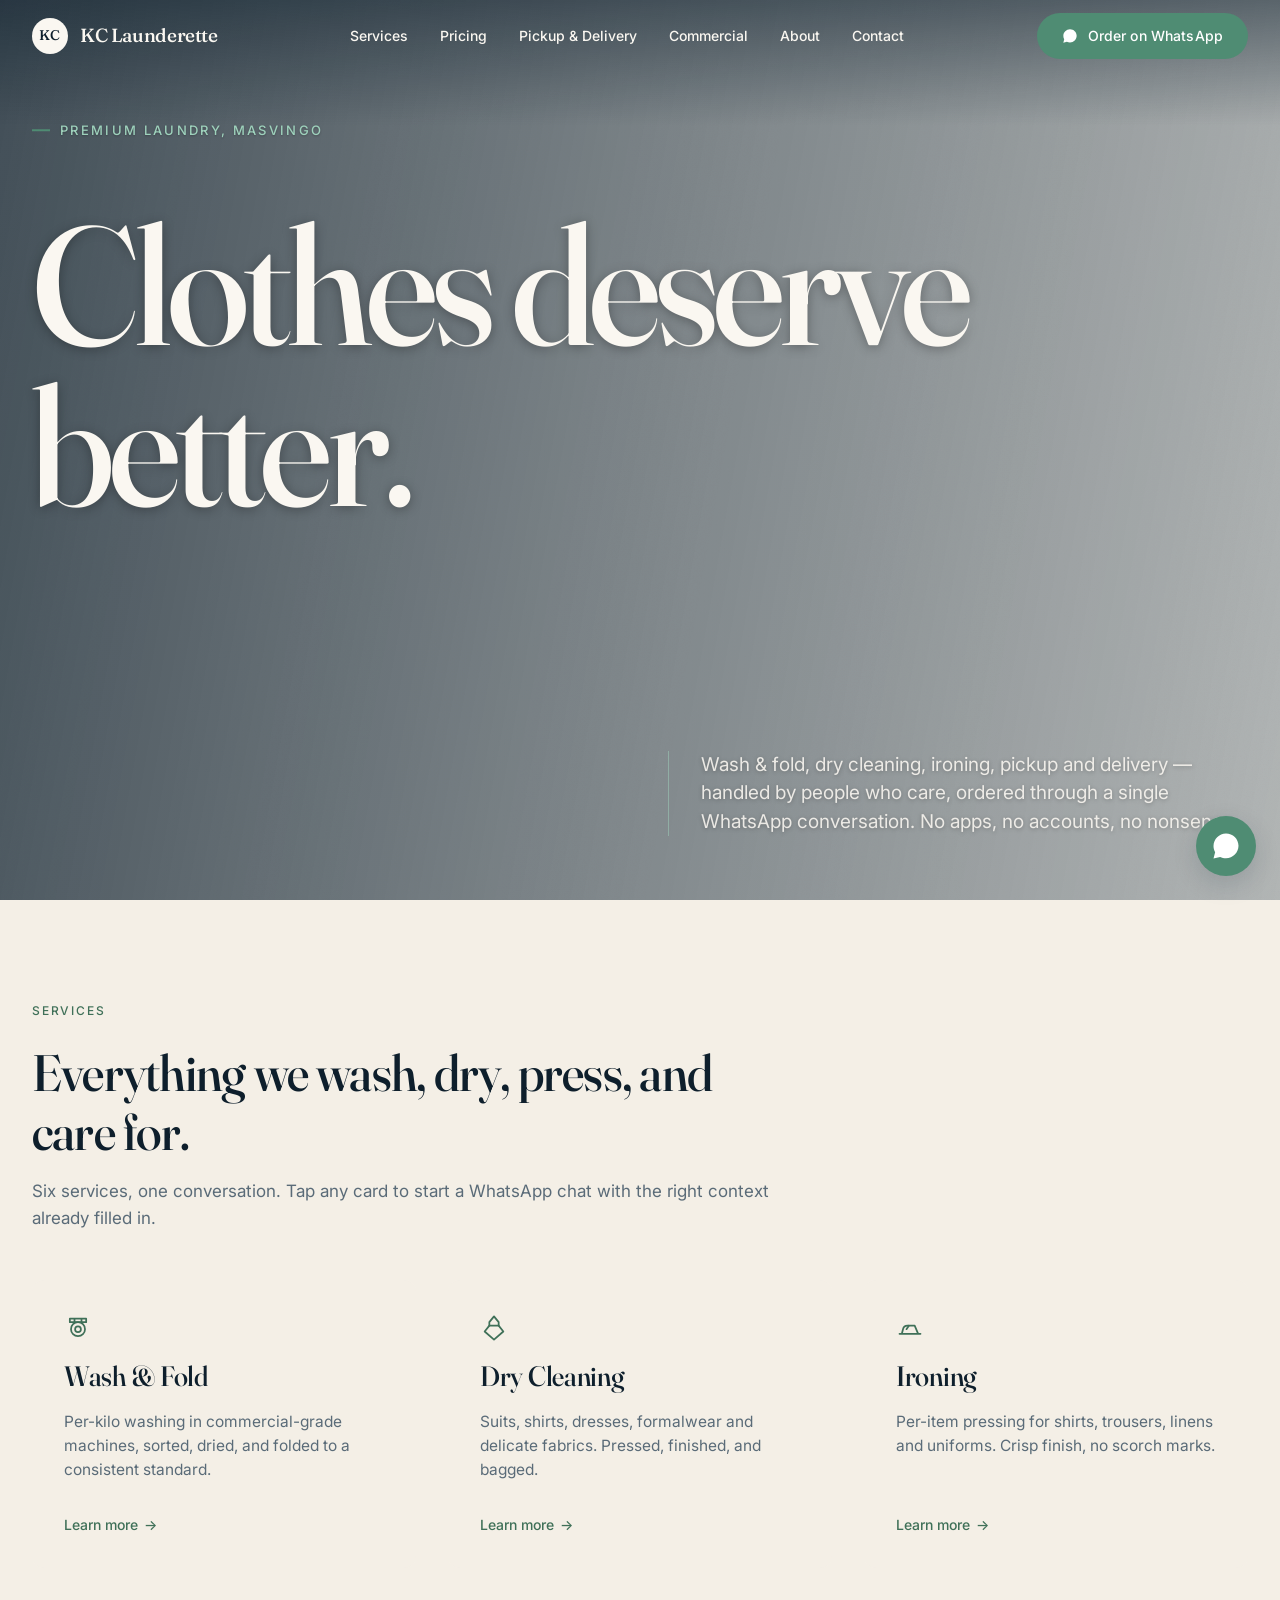
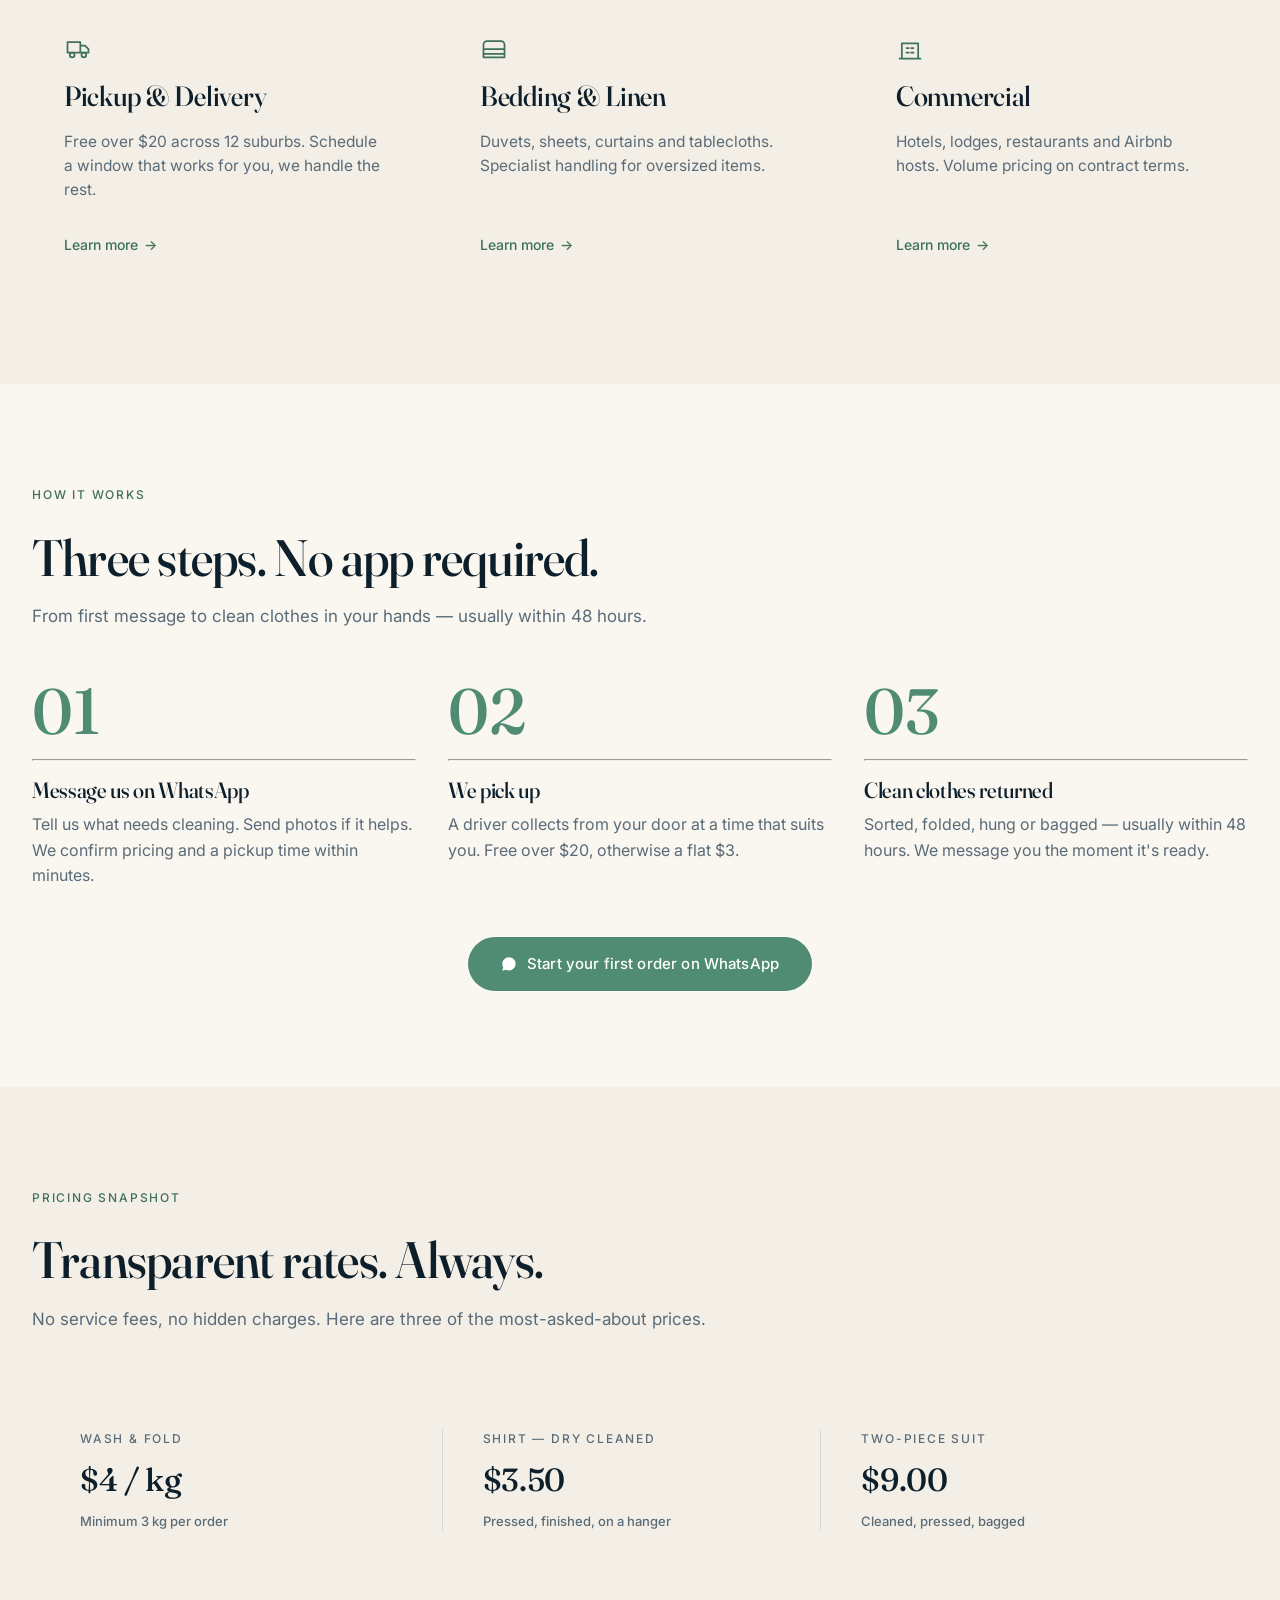
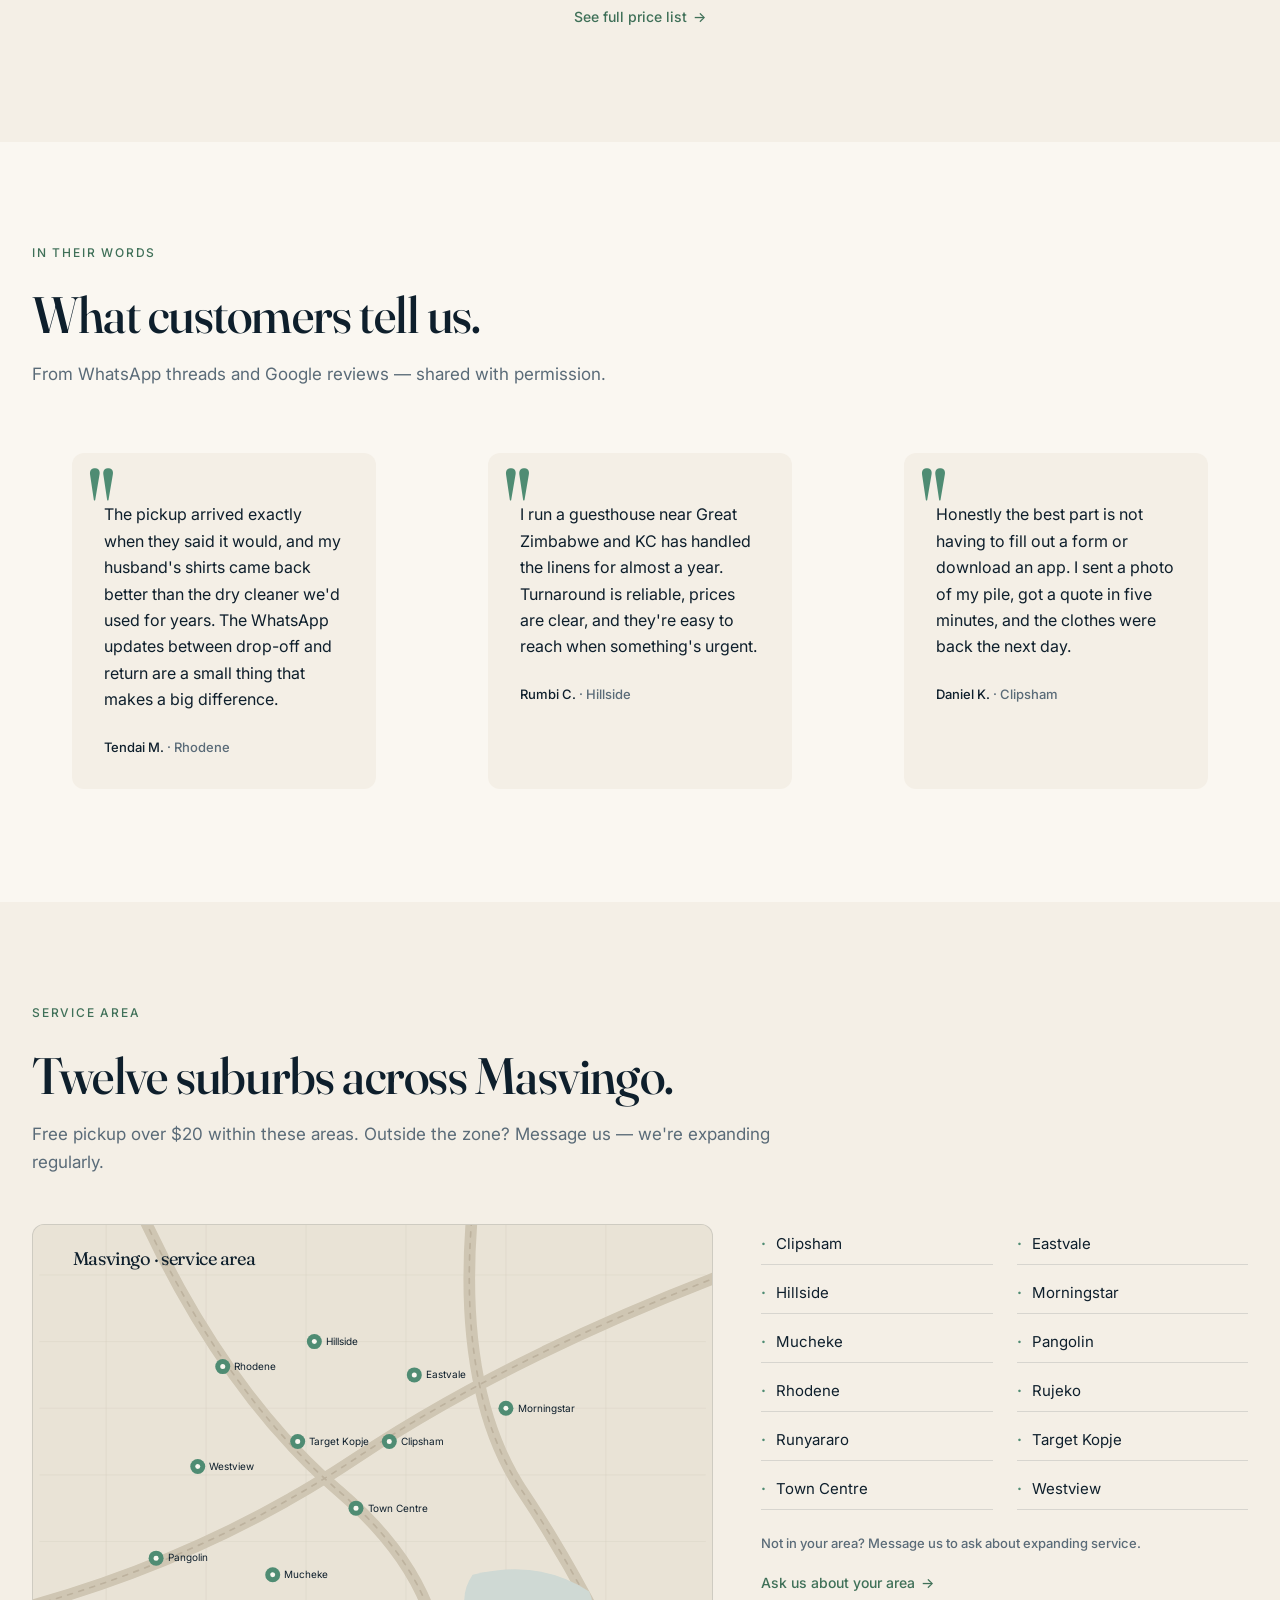
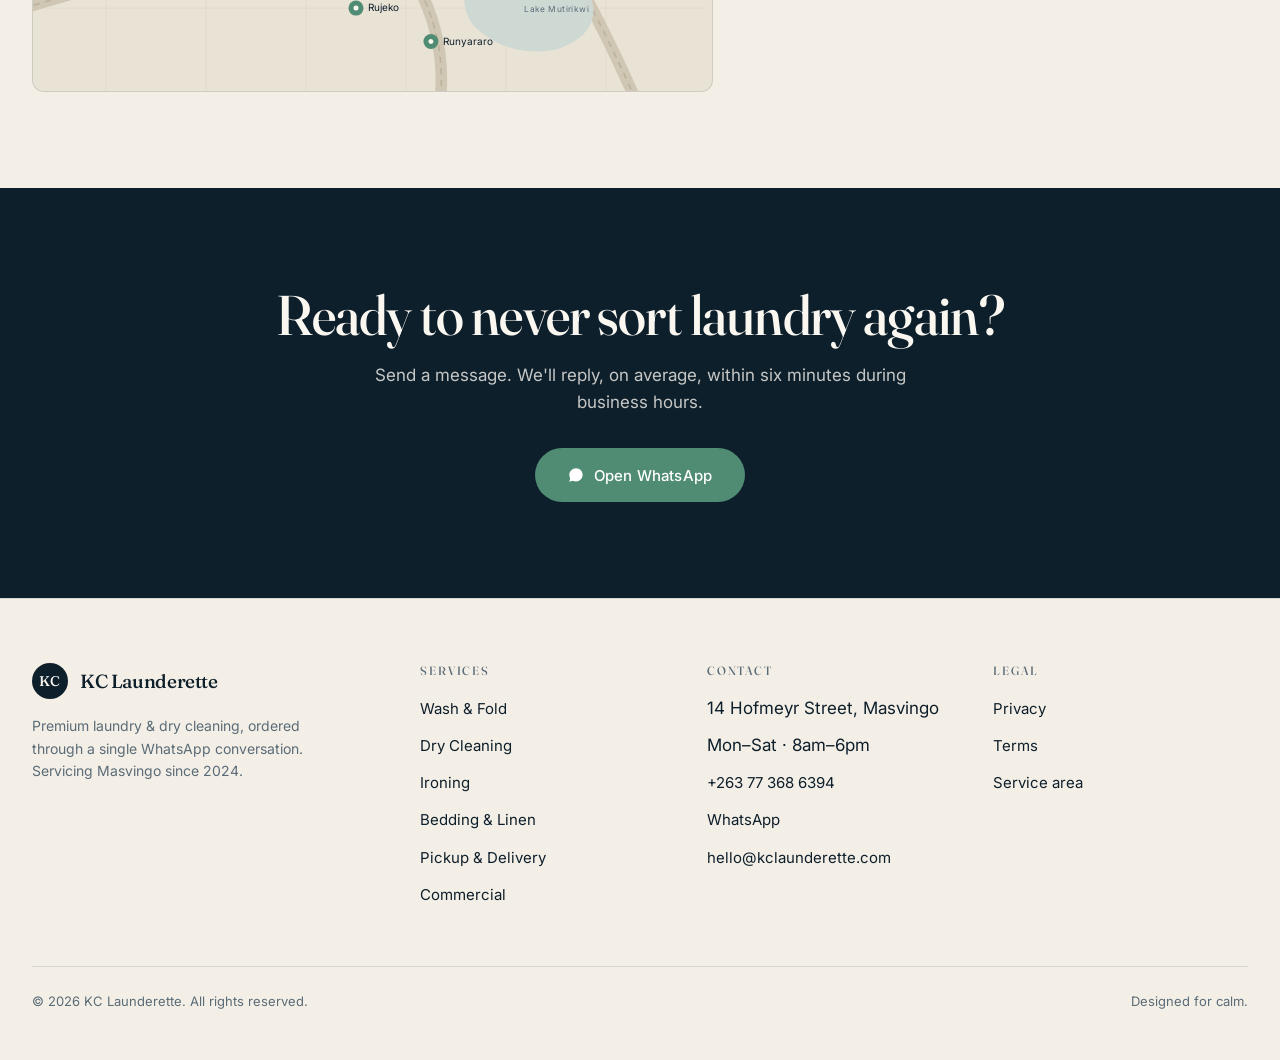
==== commit 6cf288f8: "Full-viewport hero, larger type, distributed editorial layout - Hero now fills the viewport (100dvh " ====
--- a/index.html
+++ b/index.html
@@ -134,7 +134,7 @@
   <div class="container">
     <div class="hero__copy">
       <span class="eyebrow">Premium laundry, Masvingo</span>
-      <h1 class="hero__headline" data-phrases data-interval="4200" aria-live="polite">
+      <h1 class="hero__headline" data-phrases data-interval="4500" aria-live="polite">
         <span class="hero__phrase is-active">Clothes deserve better.</span>
         <span class="hero__phrase">Forty-eight hours, door to door.</span>
         <span class="hero__phrase">Premium care. Honest prices.</span>
@@ -150,19 +150,6 @@
   </div>
 </section>
 
-<!-- Trust strip -->
-<section class="section--trust">
-  <div class="container">
-    <div class="trust-strip">
-      <div class="trust-strip__row">
-        <div class="trust-strip__item"><span class="trust-strip__dot"></span>48-hour turnaround</div>
-        <div class="trust-strip__item"><span class="trust-strip__dot"></span>Free pickup over $20</div>
-        <div class="trust-strip__item"><span class="trust-strip__dot"></span>WhatsApp ordering</div>
-        <div class="trust-strip__item"><span class="trust-strip__dot"></span>Servicing 12 suburbs</div>
-      </div>
-    </div>
-  </div>
-</section>
 
 <!-- =====================================================================
      2. Services Overview
--- a/assets/css/styles.css
+++ b/assets/css/styles.css
@@ -297,8 +297,20 @@
   color: var(--navy);
   background: transparent;
 }
+.nav .nav__hamburger svg { width: 26px; height: 26px; }
+.nav .nav__hamburger svg path { stroke-width: 2.25; }
 @media (min-width: 1024px) {
   .nav .nav__hamburger { display: none; }
+}
+
+/* Stronger contrast for the hamburger over the dark hero — cream lines
+   plus a subtle drop-shadow so it reads even against light areas of
+   the photograph. */
+.nav.nav--over-hero .nav__hamburger {
+  color: var(--cream-paper);
+}
+.nav.nav--over-hero .nav__hamburger svg {
+  filter: drop-shadow(0 1px 2px rgba(0, 0, 0, 0.45));
 }
 .nav__hamburger svg { width: 24px; height: 24px; }
 
@@ -445,7 +457,12 @@
 .link-mint:hover::after { transform: translateX(3px); }
 
 /* --------------------------------------------------------------------------
-   7. Hero — full-bleed background photograph
+   7. Hero — full-viewport background photograph
+   The hero is pulled up under the sticky nav (negative margin) so the
+   photograph reads continuously from the top of the viewport. The nav
+   sits transparent over it, then turns solid cream once scrolled past.
+   Inside, a flex-column container distributes content: a stats /
+   editorial nugget at the top under the nav, the main copy at the bottom.
    -------------------------------------------------------------------------- */
 .hero {
   position: relative;
@@ -453,16 +470,22 @@
   overflow: hidden;
   color: var(--cream-paper);
   display: flex;
-  align-items: flex-end;
-  min-height: 560px;
-  padding: var(--space-8) 0 var(--space-6);
+  flex-direction: column;
+  min-height: 100vh;
+  min-height: 100dvh;
+  margin-top: calc(-1 * var(--nav-height));
+  padding: calc(var(--nav-height) + var(--space-3)) 0 var(--space-6);
 }
 @media (min-width: 768px) {
   .hero {
-    min-height: clamp(620px, 78vh, 820px);
-    align-items: center;
-    padding: var(--space-12) 0;
+    padding: calc(var(--nav-height) + var(--space-6)) 0 var(--space-8);
   }
+}
+
+.hero > .container {
+  display: flex;
+  flex: 1;
+  width: 100%;
 }
 
 /* Background photograph */
@@ -511,39 +534,60 @@
 }
 
 .hero__copy {
-  max-width: 620px;
   position: relative;
   z-index: 1;
+  flex: 1;
+  width: 100%;
+  display: flex;
+  flex-direction: column;
+  justify-content: space-between;
+  gap: var(--space-4);
 }
 
 .hero .eyebrow {
   color: #9ED2BC;
+  font-size: 13px;
+  letter-spacing: 0.18em;
   text-shadow: 0 1px 2px rgba(0, 0, 0, 0.25);
+  margin: 0;
+  position: relative;
+  padding-left: 28px;
+}
+.hero .eyebrow::before {
+  content: "";
+  position: absolute;
+  left: 0;
+  top: 50%;
+  width: 18px;
+  height: 1.5px;
+  background: var(--mint);
+  transform: translateY(-50%);
 }
 
 .hero__headline {
   font-family: var(--font-display);
   font-weight: 500;
-  font-size: clamp(40px, 8.4vw, 96px);
-  line-height: 1.02;
-  letter-spacing: -0.025em;
+  font-size: clamp(56px, 14vw, 168px);
+  line-height: 0.96;
+  letter-spacing: -0.035em;
   color: var(--cream-paper);
-  margin: var(--space-2) 0 var(--space-3);
+  margin: 0;
+  max-width: 1040px;
   font-variation-settings: "opsz" 144;
-  text-shadow: 0 2px 8px rgba(0, 0, 0, 0.25);
+  text-shadow: 0 2px 12px rgba(0, 0, 0, 0.3);
 
   /* Stack rotating phrases in the same cell so the height auto-fits the
      longest one and there is no layout shift between rotations. */
   display: grid;
   grid-template-columns: 1fr;
-  min-height: 1.04em;
+  min-height: 1em;
 }
 
 .hero__phrase {
   grid-column: 1;
   grid-row: 1;
   opacity: 0;
-  transform: translateY(10px);
+  transform: translateY(12px);
   transition: opacity 600ms var(--ease), transform 600ms var(--ease);
   pointer-events: none;
 }
@@ -559,13 +603,24 @@
 
 .hero__sub {
   font-size: 17px;
-  line-height: 1.6;
-  color: rgba(250, 247, 241, 0.92);
-  max-width: 520px;
-  margin: 0 0 var(--space-4);
+  line-height: 1.55;
+  color: rgba(250, 247, 241, 0.88);
+  max-width: 540px;
+  margin: 0;
+  padding-left: 28px;
+  border-left: 1.5px solid rgba(159, 210, 188, 0.5);
   text-shadow: 0 1px 4px rgba(0, 0, 0, 0.25);
-}
-@media (min-width: 768px) { .hero__sub { font-size: 18px; } }
+  align-self: flex-start;
+}
+@media (min-width: 768px) {
+  .hero__sub {
+    font-size: 19px;
+    line-height: 1.5;
+    max-width: 580px;
+    padding-left: 32px;
+    align-self: flex-end;
+  }
+}
 
 .hero__buttons {
   display: flex;
